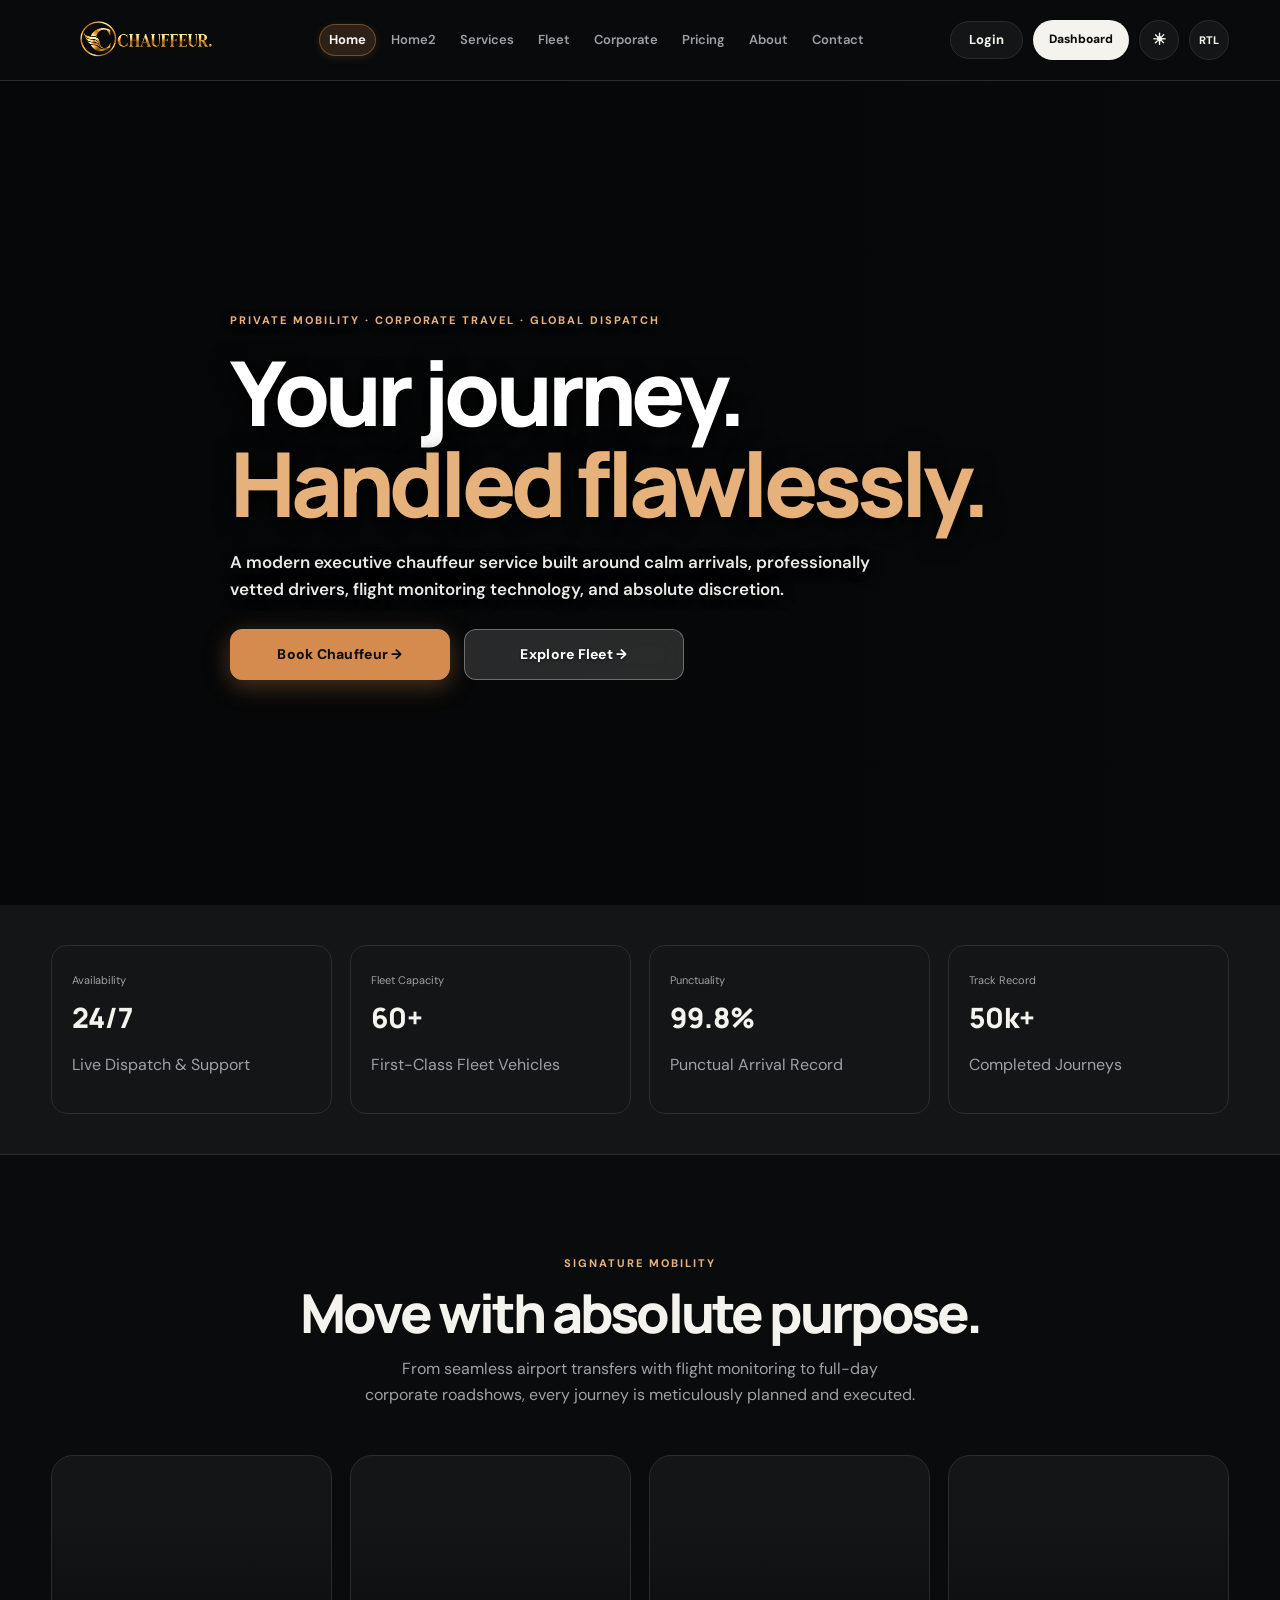
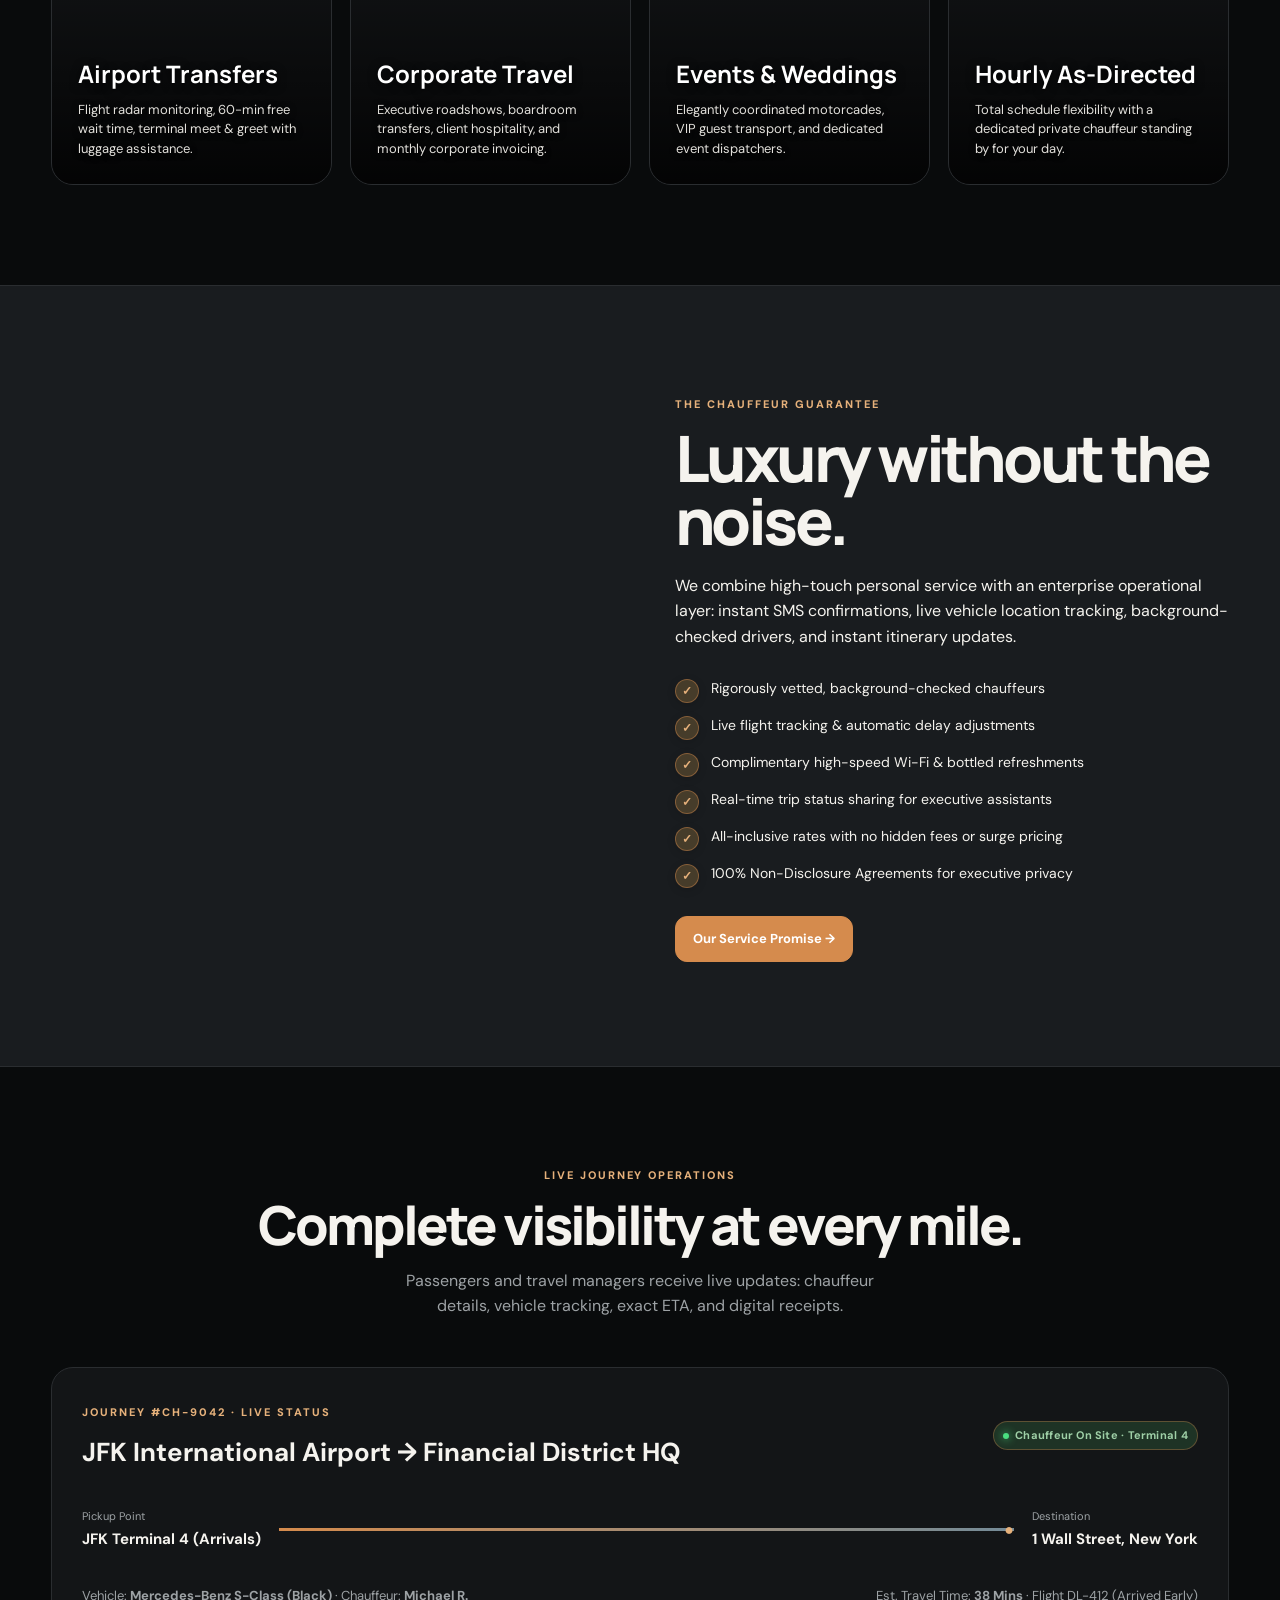
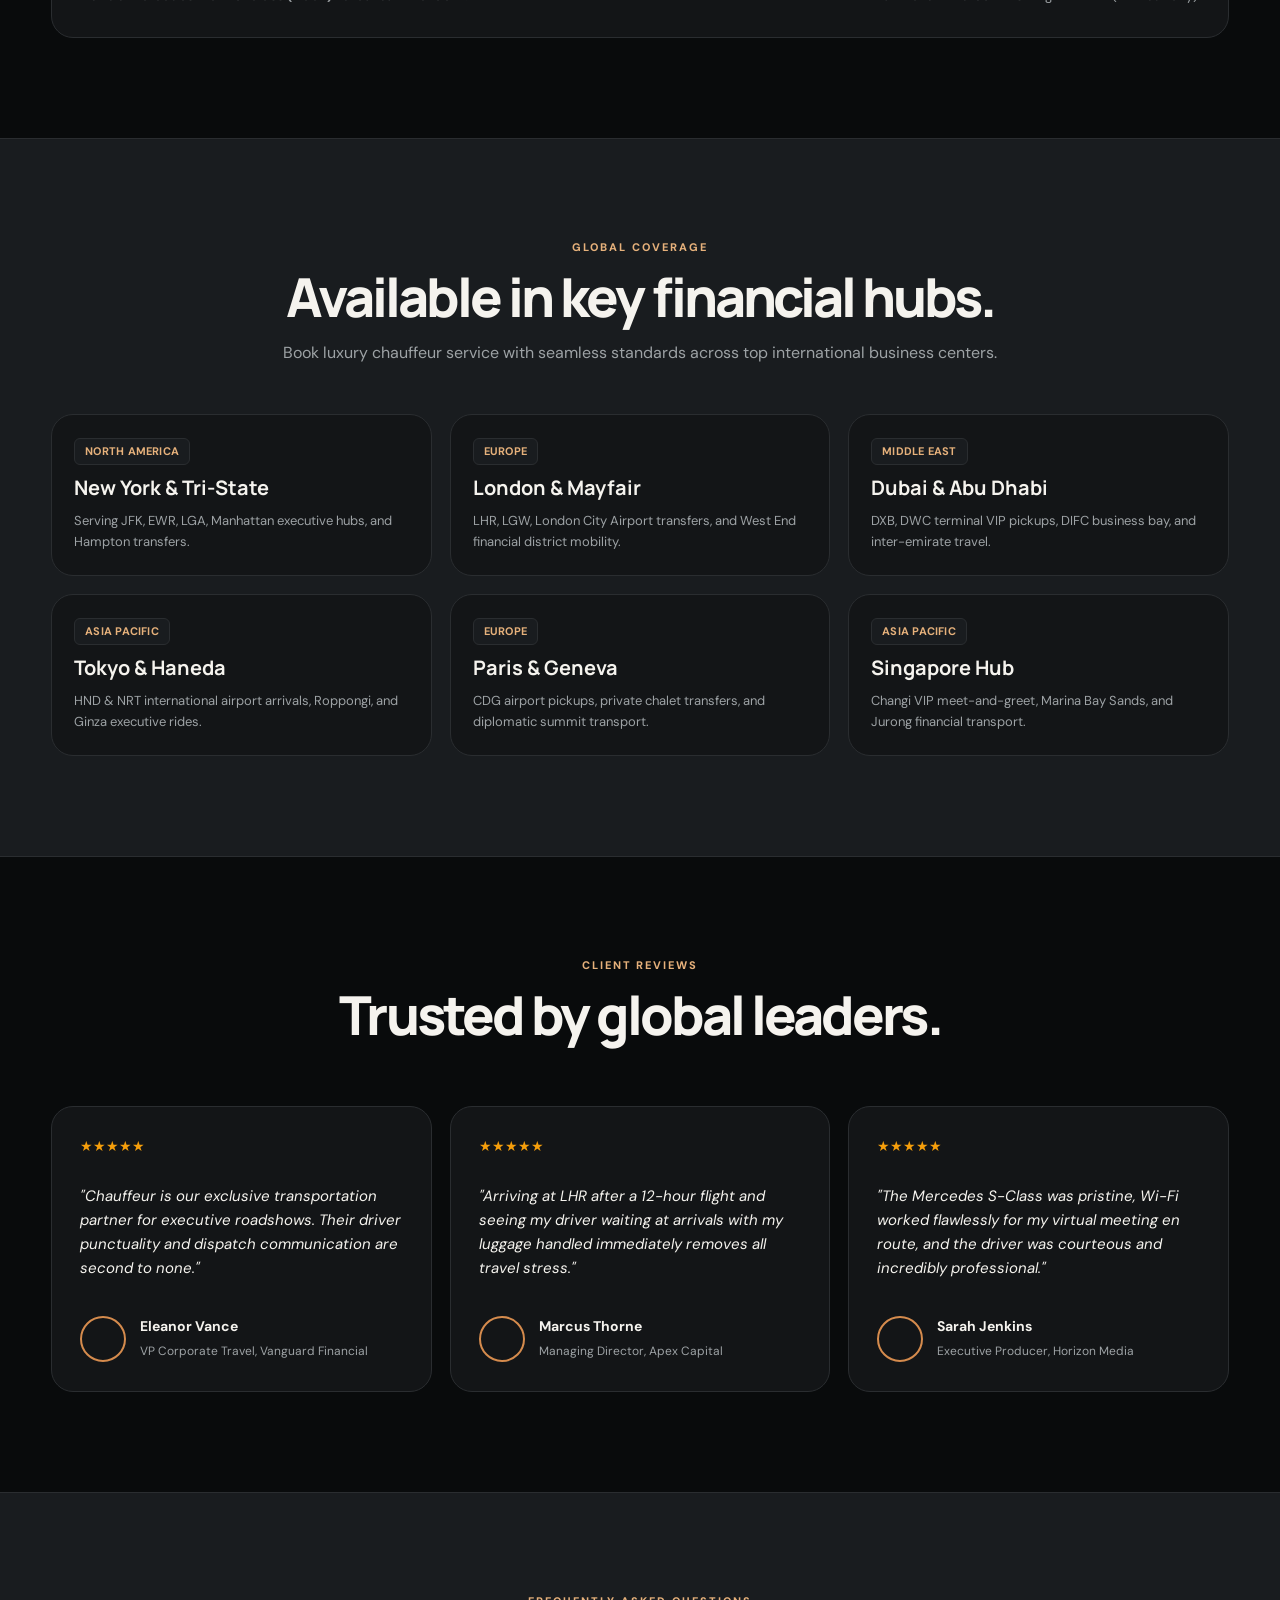
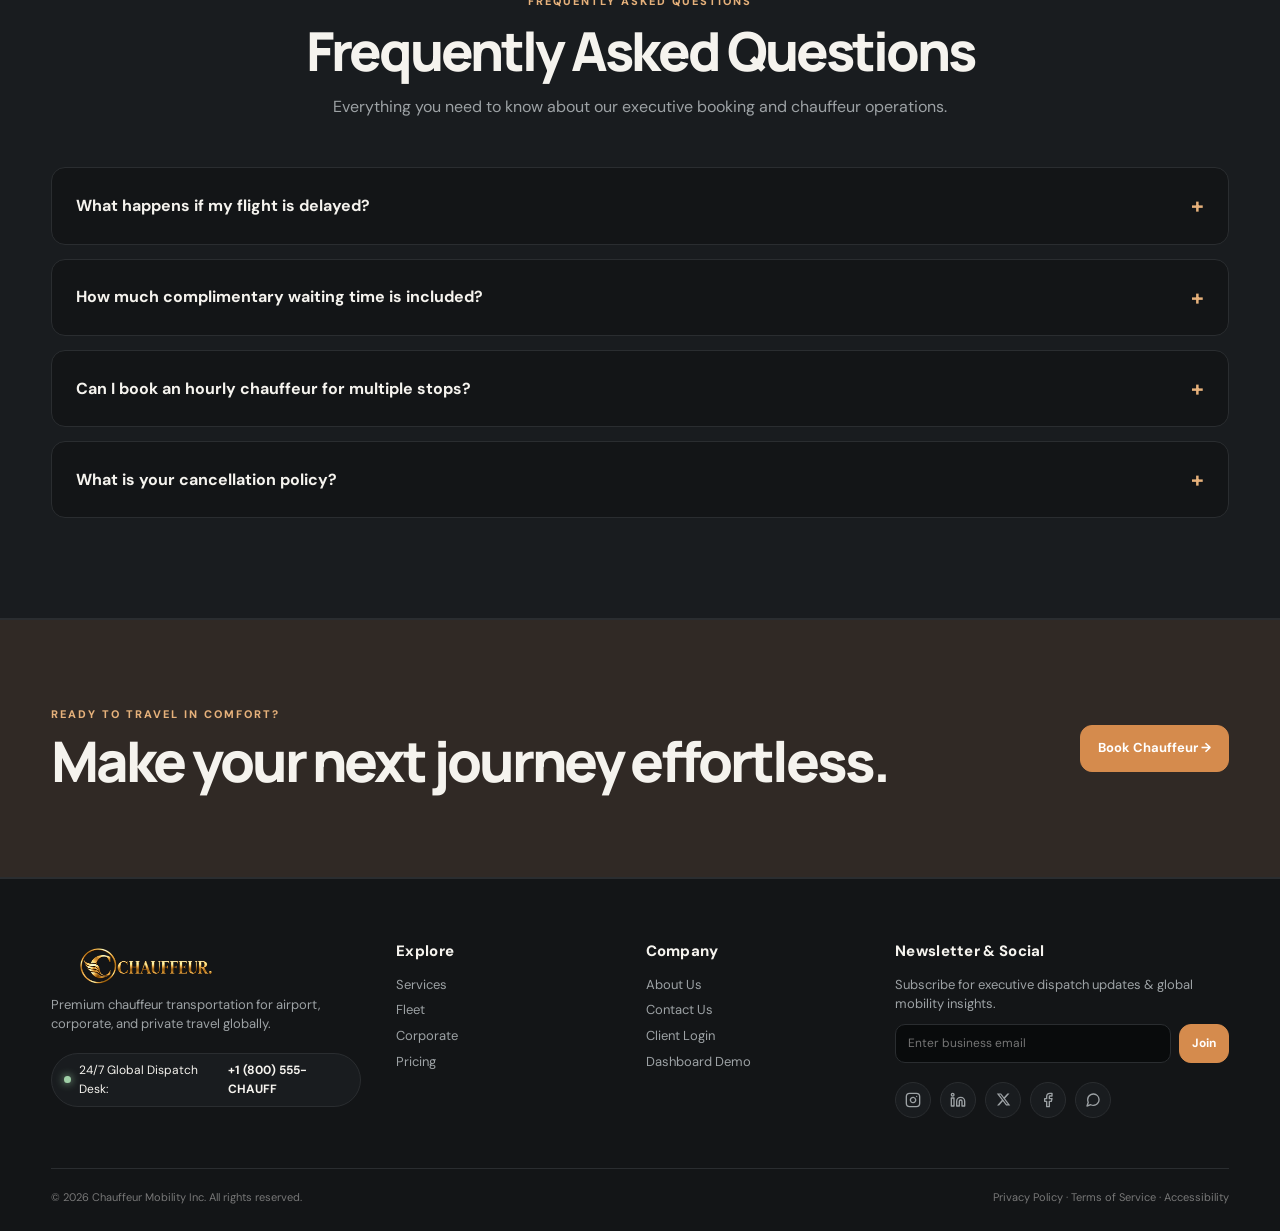
==== index.html @ 4fcf74a8 "firstcommit" ====
<!doctype html>
<html lang="en">
<head>
  <meta charset="utf-8">
  <meta name="viewport" content="width=device-width,initial-scale=1">
  <meta name="description" content="Chauffeur - World-class executive limousine & private chauffeur transportation service.">
  <title>Home · Executive Chauffeur Service</title>
  <link rel="icon" type="image/png" href="favicon.png">
  <link rel="stylesheet" href="style.css">
</head>
<body>
  <header class="header">
    <div class="container nav">
      <a class="brand" href="index.html">
        <img src="logo.png" alt="CHAUFFEUR." class="brand-logo-img">
      </a>
      <nav class="navlinks">
        <a class="active" href="index.html">Home</a>
        <a href="home2.html">Home2</a>
        <a href="services.html">Services</a>
        <a href="fleet.html">Fleet</a>
        <a href="corporate.html">Corporate</a>
        <a href="pricing.html">Pricing</a>
        <a href="about.html">About</a>
        <a href="contact.html">Contact</a>
        <div class="mobile-nav-actions">
          <a class="login-link" href="login.html">Login</a>
          <a class="dashboard-head-btn" href="dashboard.html">Dashboard</a>
        </div>
      </nav>
      <div class="nav-actions">
        <a class="login-link" href="login.html">Login</a>
        <a class="dashboard-head-btn" href="dashboard.html">Dashboard</a>
        <button class="theme-toggle" type="button" aria-label="Switch theme">☀</button>
        <button class="dir-toggle" type="button" aria-label="Switch text direction">RTL</button>
        <button class="menu" aria-label="Open menu">☰</button>
      </div>
    </div>
  </header>

  <main>
    <!-- HERO SECTION -->
    <section class="hero">
      <div class="container hero-inner reveal">
        <span class="eyebrow">Private Mobility · Corporate Travel · Global Dispatch</span>
        <h1 class="display">Your journey.<br><span style="color:var(--accent2)">Handled flawlessly.</span></h1>
        <p>A modern executive chauffeur service built around calm arrivals, professionally vetted drivers, flight monitoring technology, and absolute discretion.</p>
        <div class="hero-actions">
          <button class="btn primary open-book">Book Chauffeur →</button>
          <a class="btn" href="fleet.html">Explore Fleet →</a>
        </div>
      </div>
    </section>

    <!-- METRICS STRIP SECTION (SEPARATE FROM HERO VIEWPORT) -->
    <section class="section" style="padding:40px 0;border-bottom:1px solid var(--line);background:var(--panel)">
      <div class="container">
        <div class="grid4">
          <div class="metric reveal">
            <span>Availability</span>
            <strong>24/7</strong>
            <p class="muted">Live Dispatch & Support</p>
          </div>
          <div class="metric reveal">
            <span>Fleet Capacity</span>
            <strong>60+</strong>
            <p class="muted">First-Class Fleet Vehicles</p>
          </div>
          <div class="metric reveal">
            <span>Punctuality</span>
            <strong>99.8%</strong>
            <p class="muted">Punctual Arrival Record</p>
          </div>
          <div class="metric reveal">
            <span>Track Record</span>
            <strong>50k+</strong>
            <p class="muted">Completed Journeys</p>
          </div>
        </div>
      </div>
    </section>

    <!-- SERVICES SHOWCASE SECTION -->
    <section class="section">
      <div class="container">
        <div class="section-head reveal">
          <div>
            <span class="eyebrow">Signature Mobility</span>
            <h2 class="display">Move with absolute purpose.</h2>
          </div>
          <p>From seamless airport transfers with flight monitoring to full-day corporate roadshows, every journey is meticulously planned and executed.</p>
        </div>
        <div class="grid4">
          <a class="card service-card reveal" style="background-image:url(https://images.unsplash.com/photo-1549317661-bd32c8ce0db2?auto=format&fit=crop&w=1200&q=85)" href="services.html">
            <span class="number">01</span>
            <h3>Airport Transfers</h3>
            <p>Flight radar monitoring, 60-min free wait time, terminal meet & greet with luggage assistance.</p>
          </a>
          <a class="card service-card reveal" style="background-image:url(https://images.unsplash.com/photo-1497366754035-f200968a6e72?auto=format&fit=crop&w=1200&q=85)" href="services.html">
            <span class="number">02</span>
            <h3>Corporate Travel</h3>
            <p>Executive roadshows, boardroom transfers, client hospitality, and monthly corporate invoicing.</p>
          </a>
          <a class="card service-card reveal" style="background-image:url(https://images.unsplash.com/photo-1519741497674-611481863552?auto=format&fit=crop&w=1200&q=85)" href="services.html">
            <span class="number">03</span>
            <h3>Events & Weddings</h3>
            <p>Elegantly coordinated motorcades, VIP guest transport, and dedicated event dispatchers.</p>
          </a>
          <a class="card service-card reveal" style="background-image:url(https://images.unsplash.com/photo-1504215680853-026ed2a45def?auto=format&fit=crop&w=1200&q=85)" href="services.html">
            <span class="number">04</span>
            <h3>Hourly As-Directed</h3>
            <p>Total schedule flexibility with a dedicated private chauffeur standing by for your day.</p>
          </a>
        </div>
      </div>
    </section>

    <!-- THE CHAUFFEUR EXPERIENCE SECTION -->
    <section class="section section-alt">
      <div class="container split">
        <div class="split-image reveal" style="background-image:url(https://images.unsplash.com/photo-1504215680853-026ed2a45def?auto=format&fit=crop&w=1400&q=85)"></div>
        <div class="copy reveal">
          <span class="eyebrow">The Chauffeur Guarantee</span>
          <h2 class="display">Luxury without the noise.</h2>
          <p>We combine high-touch personal service with an enterprise operational layer: instant SMS confirmations, live vehicle location tracking, background-checked drivers, and instant itinerary updates.</p>
          <div class="checks">
            <div class="check"><b>✓</b> Rigorously vetted, background-checked chauffeurs</div>
            <div class="check"><b>✓</b> Live flight tracking & automatic delay adjustments</div>
            <div class="check"><b>✓</b> Complimentary high-speed Wi-Fi & bottled refreshments</div>
            <div class="check"><b>✓</b> Real-time trip status sharing for executive assistants</div>
            <div class="check"><b>✓</b> All-inclusive rates with no hidden fees or surge pricing</div>
            <div class="check"><b>✓</b> 100% Non-Disclosure Agreements for executive privacy</div>
          </div>
          <a class="btn primary" href="about.html">Our Service Promise →</a>
        </div>
      </div>
    </section>

    <!-- LIVE TRACKING PREVIEW SECTION -->
    <section class="section">
      <div class="container">
        <div class="section-head reveal">
          <div>
            <span class="eyebrow">Live Journey Operations</span>
            <h2 class="display">Complete visibility at every mile.</h2>
          </div>
          <p>Passengers and travel managers receive live updates: chauffeur details, vehicle tracking, exact ETA, and digital receipts.</p>
        </div>
        <div class="route reveal">
          <div style="display:flex;justify-content:space-between;align-items:center;flex-wrap:wrap;gap:15px">
            <div>
              <span class="eyebrow">Journey #CH-9042 · Live Status</span>
              <h3 style="font-size:26px;margin:8px 0 0">JFK International Airport → Financial District HQ</h3>
            </div>
            <span class="status">Chauffeur On Site · Terminal 4</span>
          </div>
          <div class="route-line">
            <div class="route-point">
              <small>Pickup Point</small>
              <strong>JFK Terminal 4 (Arrivals)</strong>
            </div>
            <div class="route-track"></div>
            <div class="route-point">
              <small>Destination</small>
              <strong>1 Wall Street, New York</strong>
            </div>
          </div>
          <div style="display:flex;justify-content:space-between;align-items:center;color:var(--muted);font-size:13px;flex-wrap:wrap;gap:10px">
            <span>Vehicle: <strong>Mercedes-Benz S-Class (Black)</strong> · Chauffeur: <strong>Michael R.</strong></span>
            <span>Est. Travel Time: <strong>38 Mins</strong> · Flight DL-412 (Arrived Early)</span>
          </div>
        </div>
      </div>
    </section>

    <!-- GLOBAL SERVICE CITIES SECTION -->
    <section class="section section-alt">
      <div class="container">
        <div class="section-head reveal">
          <div>
            <span class="eyebrow">Global Coverage</span>
            <h2 class="display">Available in key financial hubs.</h2>
          </div>
          <p>Book luxury chauffeur service with seamless standards across top international business centers.</p>
        </div>
        <div class="grid3">
          <div class="card card-body reveal">
            <span class="badge">North America</span>
            <h3>New York & Tri-State</h3>
            <p>Serving JFK, EWR, LGA, Manhattan executive hubs, and Hampton transfers.</p>
          </div>
          <div class="card card-body reveal">
            <span class="badge">Europe</span>
            <h3>London & Mayfair</h3>
            <p>LHR, LGW, London City Airport transfers, and West End financial district mobility.</p>
          </div>
          <div class="card card-body reveal">
            <span class="badge">Middle East</span>
            <h3>Dubai & Abu Dhabi</h3>
            <p>DXB, DWC terminal VIP pickups, DIFC business bay, and inter-emirate travel.</p>
          </div>
          <div class="card card-body reveal">
            <span class="badge">Asia Pacific</span>
            <h3>Tokyo & Haneda</h3>
            <p>HND & NRT international airport arrivals, Roppongi, and Ginza executive rides.</p>
          </div>
          <div class="card card-body reveal">
            <span class="badge">Europe</span>
            <h3>Paris & Geneva</h3>
            <p>CDG airport pickups, private chalet transfers, and diplomatic summit transport.</p>
          </div>
          <div class="card card-body reveal">
            <span class="badge">Asia Pacific</span>
            <h3>Singapore Hub</h3>
            <p>Changi VIP meet-and-greet, Marina Bay Sands, and Jurong financial transport.</p>
          </div>
        </div>
      </div>
    </section>

    <!-- TESTIMONIALS SECTION -->
    <section class="section">
      <div class="container">
        <div class="section-head reveal">
          <div>
            <span class="eyebrow">Client Reviews</span>
            <h2 class="display">Trusted by global leaders.</h2>
          </div>
        </div>
        <div class="grid3">
          <div class="testimonial-card reveal">
            <div class="stars">★★★★★</div>
            <p>"Chauffeur is our exclusive transportation partner for executive roadshows. Their driver punctuality and dispatch communication are second to none."</p>
            <div class="author-info">
              <div class="author-avatar" style="background-image:url(https://images.unsplash.com/photo-1534528741775-53994a69daeb?auto=format&fit=crop&w=400&q=80)"></div>
              <div class="author-details">
                <strong>Eleanor Vance</strong>
                <span>VP Corporate Travel, Vanguard Financial</span>
              </div>
            </div>
          </div>
          <div class="testimonial-card reveal">
            <div class="stars">★★★★★</div>
            <p>"Arriving at LHR after a 12-hour flight and seeing my driver waiting at arrivals with my luggage handled immediately removes all travel stress."</p>
            <div class="author-info">
              <div class="author-avatar" style="background-image:url(https://images.unsplash.com/photo-1507003211169-0a1dd7228f2d?auto=format&fit=crop&w=400&q=80)"></div>
              <div class="author-details">
                <strong>Marcus Thorne</strong>
                <span>Managing Director, Apex Capital</span>
              </div>
            </div>
          </div>
          <div class="testimonial-card reveal">
            <div class="stars">★★★★★</div>
            <p>"The Mercedes S-Class was pristine, Wi-Fi worked flawlessly for my virtual meeting en route, and the driver was courteous and incredibly professional."</p>
            <div class="author-info">
              <div class="author-avatar" style="background-image:url(https://images.unsplash.com/photo-1573496359142-b8d87734a5a2?auto=format&fit=crop&w=400&q=80)"></div>
              <div class="author-details">
                <strong>Sarah Jenkins</strong>
                <span>Executive Producer, Horizon Media</span>
              </div>
            </div>
          </div>
        </div>
      </div>
    </section>

    <!-- FAQ SECTION -->
    <section class="section section-alt">
      <div class="container">
        <div class="section-head reveal">
          <div>
            <span class="eyebrow">Frequently Asked Questions</span>
            <h2 class="display">Frequently Asked Questions</h2>
          </div>
          <p>Everything you need to know about our executive booking and chauffeur operations.</p>
        </div>
        <div class="faq-list reveal">
          <div class="faq-item">
            <div class="faq-question">What happens if my flight is delayed?</div>
            <div class="faq-answer">We monitor all commercial and private flights in real time using flight radar tracking. Your chauffeur's dispatch time automatically adjusts to your actual landing time, guaranteeing your driver will be waiting when you land.</div>
          </div>
          <div class="faq-item">
            <div class="faq-question">How much complimentary waiting time is included?</div>
            <div class="faq-answer">All airport pickups include 60 minutes of complimentary wait time from the moment your plane touches down. Non-airport pickups include 15 minutes of complimentary wait time.</div>
          </div>
          <div class="faq-item">
            <div class="faq-question">Can I book an hourly chauffeur for multiple stops?</div>
            <div class="faq-answer">Yes, our Hourly As-Directed service allows you to keep a vehicle and dedicated driver at your disposal for as long as required, with unlimited stops within your designated service area.</div>
          </div>
          <div class="faq-item">
            <div class="faq-question">What is your cancellation policy?</div>
            <div class="faq-answer">Cancellations made up to 2 hours prior to pickup time for standard sedans and SUVs receive a 100% refund. For executive vans and specialized event fleets, 24 hours notice is requested.</div>
          </div>
        </div>
      </div>
    </section>

    <!-- CTA BANNER -->
    <section class="cta">
      <div class="container cta-box">
        <div>
          <span class="eyebrow">Ready to travel in comfort?</span>
          <h2 class="display">Make your next journey effortless.</h2>
        </div>
        <button class="btn primary open-book">Book Chauffeur →</button>
      </div>
    </section>
  </main>

  <!-- FOOTER -->
  <footer class="footer">
    <div class="container footer-grid">
      <div>
        <a class="brand" href="index.html">
          <img src="logo.png" alt="CHAUFFEUR." class="brand-logo-img">
        </a>
        <p>Premium chauffeur transportation for airport, corporate, and private travel globally.</p>
        <div class="footer-contact-chip">
          <span class="pulse-dot"></span> 24/7 Global Dispatch Desk: <strong>+1 (800) 555-CHAUFF</strong>
        </div>
      </div>
      <div>
        <h4>Explore</h4>
        <a href="services.html">Services</a>
        <a href="fleet.html">Fleet</a>
        <a href="corporate.html">Corporate</a>
        <a href="pricing.html">Pricing</a>
      </div>
      <div>
        <h4>Company</h4>
        <a href="about.html">About Us</a>
        <a href="contact.html">Contact Us</a>
        <a href="login.html">Client Login</a>
        <a href="dashboard.html">Dashboard Demo</a>
      </div>
      <div>
        <h4>Newsletter & Social</h4>
        <p>Subscribe for executive dispatch updates & global mobility insights.</p>
        <div class="newsletter">
          <input type="email" placeholder="Enter business email" required>
          <button class="btn small primary" data-demo-action="Thanks — you are subscribed to updates.">Join</button>
        </div>
        <div class="socials" style="margin-top:14px">
          <a href="#" aria-label="Instagram" title="Instagram">
            <svg viewBox="0 0 24 24" width="16" height="16" fill="none" stroke="currentColor" stroke-width="2" stroke-linecap="round" stroke-linejoin="round"><rect x="2" y="2" width="20" height="20" rx="5" ry="5"></rect><path d="M16 11.37A4 4 0 1 1 12.63 8 4 4 0 0 1 16 11.37z"></path><line x1="17.5" y1="6.5" x2="17.51" y2="6.5"></line></svg>
          </a>
          <a href="#" aria-label="LinkedIn" title="LinkedIn">
            <svg viewBox="0 0 24 24" width="16" height="16" fill="none" stroke="currentColor" stroke-width="2" stroke-linecap="round" stroke-linejoin="round"><path d="M16 8a6 6 0 0 1 6 6v7h-4v-7a2 2 0 0 0-2-2 2 2 0 0 0-2 2v7h-4v-7a6 6 0 0 1 6-6z"></path><rect x="2" y="9" width="4" height="12"></rect><circle cx="4" cy="4" r="2"></circle></svg>
          </a>
          <a href="#" aria-label="X (Twitter)" title="X (Twitter)">
            <svg viewBox="0 0 24 24" width="15" height="15" fill="currentColor"><path d="M18.244 2.25h3.308l-7.227 8.26 8.502 11.24H16.17l-5.214-6.817L4.99 21.75H1.68l7.73-8.835L1.254 2.25H8.08l4.713 6.231zm-1.161 17.52h1.833L7.084 4.126H5.117z"/></svg>
          </a>
          <a href="#" aria-label="Facebook" title="Facebook">
            <svg viewBox="0 0 24 24" width="16" height="16" fill="none" stroke="currentColor" stroke-width="2" stroke-linecap="round" stroke-linejoin="round"><path d="M18 2h-3a5 5 0 0 0-5 5v3H7v4h3v8h4v-8h3l1-4h-4V7a1 1 0 0 1 1-1h3z"></path></svg>
          </a>
          <a href="#" aria-label="WhatsApp" title="WhatsApp">
            <svg viewBox="0 0 24 24" width="16" height="16" fill="none" stroke="currentColor" stroke-width="2" stroke-linecap="round" stroke-linejoin="round"><path d="M21 11.5a8.38 8.38 0 0 1-.9 3.8 8.5 8.5 0 0 1-7.6 4.7 8.38 8.38 0 0 1-3.8-.9L3 21l1.9-5.7a8.38 8.38 0 0 1-.9-3.8 8.5 8.5 0 0 1 4.7-7.6 8.38 8.38 0 0 1 3.8-.9h.5a8.48 8.48 0 0 1 8 8v.5z"></path></svg>
          </a>
        </div>
      </div>
    </div>
    <div class="container footer-bottom">
      <span>© <span data-year></span> Chauffeur Mobility Inc. All rights reserved.</span>
      <span>Privacy Policy · Terms of Service · Accessibility</span>
    </div>
  </footer>

  <button class="backtop" aria-label="Back to top">↑</button>

  <div class="mobile-cta">
    <button class="btn primary open-book">Book a Chauffeur</button>
  </div>

  <!-- BOOKING MODAL -->
  <div class="modal">
    <div class="modal-box">
      <button class="modal-close" aria-label="Close modal">×</button>
      <span class="eyebrow">Executive Reservation</span>
      <h2 class="display" style="font-size:36px;margin:10px 0 20px">Book your journey.</h2>
      <form data-demo data-message="Reservation request submitted successfully! Dispatch details will be sent via SMS and email.">
        <div class="form-grid">
          <div class="field">
            <label>Pickup Location</label>
            <input required placeholder="Airport code, hotel, or street address">
          </div>
          <div class="field">
            <label>Drop-off Destination</label>
            <input required placeholder="Destination address or airport">
          </div>
          <div class="field">
            <label>Pickup Date</label>
            <input required type="date">
          </div>
          <div class="field">
            <label>Pickup Time</label>
            <input required type="time">
          </div>
          <div class="field">
            <label>Passengers</label>
            <select>
              <option>1 Passenger</option>
              <option>2 Passengers</option>
              <option>3 Passengers</option>
              <option>4-6 Passengers</option>
              <option>7+ Passengers (Group)</option>
            </select>
          </div>
          <div class="field">
            <label>Vehicle Class</label>
            <select>
              <option>Mercedes-Benz S-Class (First Class)</option>
              <option>BMW 7 Series (Executive Sedan)</option>
              <option>Cadillac Escalade (Luxury SUV)</option>
              <option>Mercedes V-Class (Executive Van)</option>
              <option>Maybach S680 (Ultra Luxury)</option>
            </select>
          </div>
          <div class="field full">
            <label>Special Instructions / Flight Number</label>
            <textarea placeholder="Provide flight number, luggage count, child seat request, or custom itinerary notes..."></textarea>
          </div>
        </div>
        <button class="btn primary" style="margin-top:18px;width:100%" type="submit">Submit Reservation Request</button>
      </form>
    </div>
  </div>

  <div class="toast"></div>
  <script src="script.js"></script>
</body>
</html>
---- style.css ----
@import url('https://fonts.googleapis.com/css2?family=DM+Sans:wght@400;500;600;700&family=Manrope:wght@400;500;600;700;800&display=swap');

:root {
  --bg: #0b0c0d;
  --panel: #131517;
  --panel2: #191c1f;
  --text: #f5f3ee;
  --muted: #9da2a5;
  --line: #2a2d30;
  --accent: #d58b4d;
  --accent2: #e6b17b;
  --blue: #748b98;
  --white: #fff;
  --max: 1440px;
  --radius: 22px;
  --shadow: 0 24px 70px rgba(0, 0, 0, .28)
}

* {
  box-sizing: border-box
}

html {
  scroll-behavior: smooth;
  max-width: 100vw;
  overflow-x: hidden;
}

body {
  margin: 0;
  position: relative;
  background: var(--bg);
  color: var(--text);
  font-family: 'DM Sans', sans-serif;
  line-height: 1.6;
  max-width: 100vw;
  overflow-x: hidden;
}

body:has(.modal.open) {
  overflow: hidden
}

a {
  color: inherit;
  text-decoration: none
}

button,
input,
select,
textarea {
  font: inherit
}

button {
  cursor: pointer
}

.container {
  width: min(var(--max), 92%);
  margin: auto
}

.eyebrow {
  font-size: 11px;
  letter-spacing: .18em;
  text-transform: uppercase;
  color: var(--accent2);
  font-weight: 800
}

.display {
  font-family: Manrope, sans-serif;
  font-weight: 800;
  letter-spacing: -.055em;
  line-height: .98
}

.muted {
  color: var(--muted)
}

.header {
  position: sticky;
  top: 0;
  z-index: 50;
  background: rgba(11, 12, 13, .88);
  backdrop-filter: blur(18px);
  border-bottom: 1px solid rgba(255, 255, 255, .06)
}

.nav {
  height: 80px;
  display: flex;
  align-items: center;
  justify-content: space-between;
  gap: 15px;
  max-width: 100%;
}

.brand {
  display: inline-flex;
  align-items: center;
  text-decoration: none;
  flex-shrink: 0;
}

.brand-logo-img {
  width: 190px;
  height: 46px;
  max-width: 100%;
  object-fit: contain;
  display: block;
  flex-shrink: 0;
  transition: transform 0.25s ease, opacity 0.25s ease, filter 0.25s ease;
}

html[data-theme="light"] .brand-logo-img {
  mix-blend-mode: multiply;
  filter: contrast(1.25) drop-shadow(0 0 1px #000000);
  background: transparent;
  border: none;
  padding: 0;
  box-shadow: none;
}

.brand:hover .brand-logo-img {
  transform: scale(1.03);
  opacity: 0.95;
}

.brand-mark {
  display: none !important;
}

.navlinks {
  display: flex;
  align-items: center;
  gap: 6px;
  font-size: 13px;
  color: #c7c9ca;
  flex-shrink: 1;
}

.navlinks a {
  padding: 5px 9px;
  border-radius: 999px;
  transition: .25s ease;
  color: var(--muted);
  font-weight: 600;
  white-space: nowrap;
}

.navlinks a:hover {
  color: var(--text);
  background: var(--panel2)
}

.navlinks a.active {
  color: var(--accent2);
  background: color-mix(in srgb, var(--accent) 18%, transparent);
  border: 1px solid color-mix(in srgb, var(--accent) 42%, transparent);
  font-weight: 700;
  box-shadow: 0 2px 10px rgba(213, 139, 77, .15)
}

.mobile-nav-actions {
  display: none !important;
}

.nav-actions {
  display: flex;
  align-items: center;
  gap: 10px
}

.btn {
  border: 1px solid var(--line);
  background: transparent;
  color: var(--text);
  padding: 12px 17px;
  border-radius: 12px;
  display: inline-flex;
  align-items: center;
  justify-content: center;
  gap: 9px;
  font-weight: 700;
  font-size: 13px;
  transition: .25s
}

.btn:hover {
  transform: translateY(-2px);
  border-color: #555
}

.btn.primary {
  background: var(--accent);
  border-color: var(--accent);
  color: #17100a
}

.btn.primary:hover {
  background: var(--accent2)
}

.btn.small {
  padding: 9px 12px;
  font-size: 12px
}

.menu {
  display: none;
  background: none;
  border: 0;
  color: #fff;
  font-size: 25px
}

.hero {
  min-height: calc(100vh - 76px);
  display: flex;
  flex-direction: column;
  justify-content: center;
  position: relative;
  overflow: hidden;
  background: linear-gradient(90deg, rgba(5, 6, 7, .96) 0%, rgba(5, 6, 7, .85) 45%, rgba(5, 6, 7, .40) 100%), url('https://images.unsplash.com/photo-1519003722824-194d4455a60c?auto=format&fit=crop&w=2200&q=88') center/cover
}

.hero-inner {
  padding: 60px 0;
  max-width: 820px
}

.hero h1 {
  font-size: clamp(44px, 7vw, 96px);
  margin: 14px 0 20px;
  line-height: 1.02
}

.hero p {
  font-size: 17px;
  max-width: 640px;
  color: #d1d5db;
  line-height: 1.6
}

.hero-actions {
  display: flex;
  gap: 14px;
  flex-wrap: wrap;
  margin-top: 26px;
  align-items: center;
}

.hero-actions .btn {
  padding: 13px 20px;
  font-size: 14px;
  font-weight: 800;
  letter-spacing: .02em;
  width: 220px;
  max-width: 100%;
  display: inline-flex;
  align-items: center;
  justify-content: center;
  text-align: center;
  box-sizing: border-box;
}

.hero-actions .btn.primary {
  background: var(--accent);
  color: #0d0e0f !important;
  border: 1px solid var(--accent);
  box-shadow: 0 6px 24px rgba(213, 139, 77, .35)
}

.hero-actions .btn.primary:hover {
  background: var(--accent2);
  border-color: var(--accent2);
  transform: translateY(-2px);
  box-shadow: 0 8px 30px rgba(230, 177, 123, .45)
}

.hero-actions .btn:not(.primary) {
  background: rgba(255, 255, 255, .14);
  backdrop-filter: blur(12px);
  border: 1px solid rgba(255, 255, 255, .32);
  color: #ffffff !important;
  text-shadow: 0 1px 3px rgba(0, 0, 0, .6)
}

.hero-actions .btn:not(.primary):hover {
  background: rgba(255, 255, 255, .24);
  border-color: #ffffff;
  color: #ffffff !important;
  transform: translateY(-2px)
}

.hero-stats {
  display: grid;
  grid-template-columns: repeat(4, 1fr);
  gap: 1px;
  background: var(--line);
  margin-top: 45px;
  max-width: 820px;
  border-radius: 14px 14px 0 0;
  overflow: hidden
}

.hero-stat {
  background: rgba(11, 12, 13, .84);
  backdrop-filter: blur(14px);
  padding: 18px 20px
}

.hero-stat strong {
  font-size: 26px;
  font-family: Manrope, sans-serif;
  color: #ffffff
}

.hero-stat span {
  display: block;
  color: var(--muted);
  font-size: 12px;
  margin-top: 2px
}

.hero2 {
  min-height: calc(100vh - 76px);
  display: flex;
  align-items: center;
  justify-content: center;
  position: relative;
  overflow: hidden;
  padding: 60px 0;
  background: linear-gradient(135deg, rgba(7, 9, 11, .95) 0%, rgba(7, 9, 11, .82) 50%, rgba(7, 9, 11, .45) 100%), url('https://images.unsplash.com/photo-1486406146926-c627a92ad1ab?auto=format&fit=crop&w=2200&q=88') center/cover
}

.hero2 .eyebrow {
  color: var(--accent2);
  font-weight: 800;
  letter-spacing: .18em;
  text-transform: uppercase
}

.hero2 h1 {
  color: #ffffff !important;
  text-shadow: 0 2px 14px rgba(0, 0, 0, 0.6)
}

.hero2 p {
  color: rgba(245, 243, 238, 0.85) !important;
  font-size: 16px;
  line-height: 1.65
}

.hero2 .badge {
  background: rgba(255, 255, 255, 0.12);
  backdrop-filter: blur(8px);
  border: 1px solid rgba(255, 255, 255, 0.22);
  color: #f5f3ee;
  font-weight: 700
}

.hero2 .home2-hero-card {
  background: rgba(19, 21, 23, 0.82);
  backdrop-filter: blur(20px);
  border: 1px solid rgba(255, 255, 255, 0.18);
  box-shadow: 0 30px 80px rgba(0, 0, 0, 0.5);
  border-radius: 20px;
  padding: 26px;
  color: #f5f3ee
}

.hero2 .home2-hero-card strong,
.hero2 .home2-hero-card span {
  color: #f5f3ee
}

.hero2 .home2-hero-card .muted,
.hero2 .home2-hero-card [style*="color:var(--muted)"] {
  color: #b0b5b8 !important
}

.hero2 .home2-hero-card [style*="background:var(--bg)"] {
  background: rgba(255, 255, 255, 0.08) !important;
  border-color: rgba(255, 255, 255, 0.14) !important
}

.hero2 .home2-hero-card [style*="background:var(--panel2)"] {
  background: rgba(255, 255, 255, 0.05) !important;
  border-color: rgba(255, 255, 255, 0.14) !important
}

html[data-theme="light"] .hero2 {
  background: linear-gradient(135deg, rgba(15, 14, 12, .88) 0%, rgba(15, 14, 12, .72) 50%, rgba(15, 14, 12, .35) 100%), url('https://images.unsplash.com/photo-1486406146926-c627a92ad1ab?auto=format&fit=crop&w=2200&q=88') center/cover
}

.section {
  padding: 100px 0
}

.section-alt {
  background: var(--panel2);
  border-top: 1px solid var(--line);
  border-bottom: 1px solid var(--line)
}

.section-head {
  display: flex;
  flex-direction: column;
  align-items: center;
  text-align: center;
  max-width: 1050px;
  width: 100%;
  margin: 0 auto 48px
}

.section-head>div {
  display: flex;
  flex-direction: column;
  align-items: center;
  text-align: center;
  width: 100%
}

.section-head h2 {
  font-size: clamp(30px, 4.2vw, 54px);
  margin: 10px 0 14px;
  line-height: 1.1;
  text-align: center;
  max-width: 100%;
  text-wrap: balance
}

.section-head p {
  max-width: 780px;
  width: 100%;
  color: var(--muted);
  margin: 0 auto;
  font-size: 16px;
  line-height: 1.6;
  text-align: center;
  text-wrap: balance
}

.section-head .btn {
  margin-top: 18px
}

.grid3 {
  display: flex;
  flex-wrap: wrap;
  justify-content: center;
  gap: 18px
}

.grid3 > * {
  flex: 1 1 calc(33.333% - 12px);
  max-width: calc(33.333% - 12px);
  box-sizing: border-box
}

.grid4 {
  display: flex;
  flex-wrap: wrap;
  justify-content: center;
  gap: 18px
}

.grid4 > * {
  flex: 1 1 calc(25% - 13.5px);
  max-width: calc(25% - 13.5px);
  box-sizing: border-box
}

.grid2 {
  display: flex;
  flex-wrap: wrap;
  justify-content: center;
  gap: 22px
}

.grid2 > * {
  flex: 1 1 calc(50% - 11px);
  max-width: calc(50% - 11px);
  box-sizing: border-box
}

.card {
  background: var(--panel);
  border: 1px solid var(--line);
  border-radius: var(--radius);
  overflow: hidden;
  transition: .3s
}

.card:hover {
  transform: translateY(-5px);
  border-color: #45484b;
  box-shadow: var(--shadow)
}

.card-img {
  height: 270px;
  background-size: cover;
  background-position: center
}

.card-body {
  padding: 22px
}

.card h3 {
  font-family: Manrope;
  font-size: 20px;
  margin: 7px 0
}

.card p {
  font-size: 13px;
  color: var(--muted);
  margin: 0
}

.arrow {
  color: var(--accent2);
  font-size: 20px
}

.service-card {
  min-height: 330px;
  display: flex;
  flex-direction: column;
  justify-content: flex-end;
  padding: 26px;
  background-size: cover;
  background-position: center;
  position: relative;
  overflow: hidden;
  border-radius: var(--radius);
}

.service-card:before {
  content: '';
  position: absolute;
  inset: 0;
  background: linear-gradient(180deg, rgba(0, 0, 0, 0.15) 0%, rgba(0, 0, 0, 0.92) 80%);
  transition: opacity .3s ease
}

.service-card:hover:before {
  background: linear-gradient(180deg, rgba(0, 0, 0, 0.10) 0%, rgba(0, 0, 0, 0.96) 80%)
}

.service-card>* {
  position: relative;
  z-index: 2
}

.service-card h3 {
  font-size: 24px;
  margin: 8px 0 6px;
  color: #ffffff !important;
  text-shadow: 0 2px 10px rgba(0, 0, 0, 0.85)
}

.service-card p {
  color: rgba(245, 243, 238, 0.92) !important;
  font-size: 13px;
  line-height: 1.5;
  margin: 0;
  text-shadow: 0 1px 6px rgba(0, 0, 0, 0.85)
}

html[data-theme="light"] .service-card h3 {
  color: #ffffff !important
}

html[data-theme="light"] .service-card p {
  color: rgba(245, 243, 238, 0.92) !important
}

.number {
  display: none !important
}

.split {
  display: grid;
  grid-template-columns: 1fr 1fr;
  gap: 70px;
  align-items: center
}

.split-image {
  min-height: 580px;
  border-radius: var(--radius);
  background-size: cover;
  background-position: center
}

.copy h2 {
  font-size: clamp(38px, 5vw, 72px);
  margin: 12px 0 20px
}

.copy p {
  color: var(--muted);
  max-width: 600px
}

.checks {
  display: grid;
  gap: 12px;
  margin: 28px 0;
}

.check {
  display: flex;
  gap: 12px;
  align-items: flex-start;
  color: var(--text);
  line-height: 1.5;
  font-size: 14px;
}

.check b {
  width: 24px;
  height: 24px;
  min-width: 24px;
  min-height: 24px;
  flex-shrink: 0;
  border-radius: 50%;
  display: inline-flex;
  align-items: center;
  justify-content: center;
  background: color-mix(in srgb, var(--accent) 22%, #1e2620);
  color: var(--accent2);
  border: 1px solid color-mix(in srgb, var(--accent) 45%, transparent);
  font-size: 12px;
  font-weight: 800;
  margin-top: 1px;
  box-shadow: 0 2px 8px rgba(0, 0, 0, 0.15);
}

html[data-theme="light"] .check b {
  background: color-mix(in srgb, var(--accent) 18%, #f2ebe3);
  color: var(--accent2);
  border-color: color-mix(in srgb, var(--accent) 45%, transparent);
}

.status,
.badge {
  display: inline-flex;
  align-items: center;
  justify-content: center;
  gap: 6px;
  padding: 5px 12px;
  border-radius: 999px;
  font-size: 11px;
  font-weight: 700;
  letter-spacing: .02em;
  white-space: nowrap;
  flex-shrink: 0;
  box-sizing: border-box;
  background: color-mix(in srgb, var(--accent) 18%, var(--panel2));
  color: var(--accent2);
  border: 1px solid color-mix(in srgb, var(--accent) 35%, transparent);
}

.status:before {
  content: '';
  width: 6px;
  height: 6px;
  border-radius: 50%;
  background: #4ade80;
  box-shadow: 0 0 8px #4ade80;
  display: inline-block;
  flex-shrink: 0;
}

html[data-theme="light"] .status,
html[data-theme="light"] .badge {
  background: color-mix(in srgb, var(--accent) 14%, #f4eee7);
  color: var(--accent2);
  border-color: color-mix(in srgb, var(--accent) 40%, transparent);
}

.route {
  background: var(--panel);
  border: 1px solid var(--line);
  border-radius: var(--radius);
  padding: 30px
}

.route-line {
  display: grid;
  grid-template-columns: auto 1fr auto;
  align-items: center;
  gap: 18px;
  margin: 35px 0
}

.route-track {
  height: 3px;
  background: linear-gradient(90deg, var(--accent), var(--blue));
  position: relative
}

.route-track:after {
  content: '●';
  position: absolute;
  right: 0;
  top: -11px;
  color: var(--accent2)
}

.route-point small {
  display: block;
  color: var(--muted);
  font-size: 11px
}

.route-point strong {
  font-size: 15px
}

.fleet-img {
  height: 230px;
  background-size: cover;
  background-position: center
}

.specs {
  display: flex;
  gap: 14px;
  flex-wrap: wrap;
  margin: 15px 0
}

.spec {
  padding: 7px 10px;
  background: var(--panel2);
  border-radius: 99px;
  color: var(--text);
  font-size: 11px;
  border: 1px solid var(--line)
}

.cta {
  padding: 80px 0;
  background: color-mix(in srgb, var(--accent) 12%, var(--panel2));
  border-top: 1px solid var(--line);
  border-bottom: 1px solid var(--line);
  color: var(--text)
}

.cta-box {
  display: flex;
  align-items: center;
  justify-content: space-between;
  gap: 30px
}

.cta h2 {
  font-size: clamp(30px, 4.5vw, 56px);
  margin: 8px 0;
  color: var(--text)
}

.cta .eyebrow {
  color: var(--accent2)
}

.page-hero{min-height:calc(100vh - 76px);display:flex;flex-direction:column;justify-content:center;padding:80px 0;border-bottom:1px solid var(--line);position:relative;overflow:hidden;background-size:cover!important;background-position:center!important}
.page-hero .eyebrow{color:var(--accent2);letter-spacing:.18em;text-transform:uppercase;font-weight:800;display:inline-block;margin-bottom:14px}
.page-hero h1{font-size:clamp(44px,6.5vw,88px);margin:10px 0 20px;color:#ffffff!important;text-shadow:0 2px 16px rgba(0,0,0,0.65);line-height:1.05;max-width:920px}
.page-hero p{max-width:760px;color:rgba(245,243,238,0.9)!important;font-size:18px;line-height:1.65;margin-top:14px}
html[data-theme="light"] .page-hero h1{color:#ffffff!important}
html[data-theme="light"] .page-hero p{color:rgba(245,243,238,0.9)!important}
.page-hero-services{background:linear-gradient(135deg,rgba(7,9,11,0.92) 0%,rgba(7,9,11,0.80) 50%,rgba(7,9,11,0.65) 100%),url('https://images.unsplash.com/photo-1563720223185-11003d516935?auto=format&fit=crop&w=2200&q=88')}
.page-hero-fleet{background:linear-gradient(135deg,rgba(7,9,11,0.92) 0%,rgba(7,9,11,0.80) 50%,rgba(7,9,11,0.65) 100%),url('https://images.unsplash.com/photo-1503376780353-7e6692767b70?auto=format&fit=crop&w=2200&q=88')}
.page-hero-corporate{background:linear-gradient(135deg,rgba(7,9,11,0.92) 0%,rgba(7,9,11,0.80) 50%,rgba(7,9,11,0.65) 100%),url('https://images.unsplash.com/photo-1486406146926-c627a92ad1ab?auto=format&fit=crop&w=2200&q=88')}
.page-hero-pricing{background:linear-gradient(135deg,rgba(7,9,11,0.92) 0%,rgba(7,9,11,0.80) 50%,rgba(7,9,11,0.65) 100%),url('https://images.unsplash.com/photo-1554224155-8d04cb21cd6c?auto=format&fit=crop&w=2200&q=88')}
.page-hero-about{background:linear-gradient(135deg,rgba(7,9,11,0.92) 0%,rgba(7,9,11,0.80) 50%,rgba(7,9,11,0.65) 100%),url('https://images.unsplash.com/photo-1449965408869-eaa3f722e40d?auto=format&fit=crop&w=2200&q=88')}
.page-hero-contact{background:linear-gradient(135deg,rgba(7,9,11,0.92) 0%,rgba(7,9,11,0.80) 50%,rgba(7,9,11,0.65) 100%),url('https://images.unsplash.com/photo-1519003722824-194d4455a60c?auto=format&fit=crop&w=2200&q=88')}

.form-card {
  background: var(--panel);
  border: 1px solid var(--line);
  padding: 28px;
  border-radius: var(--radius)
}

.form-grid {
  display: grid;
  grid-template-columns: 1fr 1fr;
  gap: 15px
}

.field {
  display: grid;
  gap: 7px
}

.field.full {
  grid-column: 1/-1
}

.field label {
  font-size: 12px;
  color: #b9bdc0
}

.field input,
.field select,
.field textarea {
  width: 100%;
  background: #0e1011;
  border: 1px solid #303438;
  color: #fff;
  border-radius: 10px;
  padding: 13px 14px;
  outline: none
}

.field textarea {
  min-height: 120px;
  resize: vertical
}

.field input:focus,
.field select:focus,
.field textarea:focus {
  border-color: var(--accent)
}

.footer {
  border-top: 1px solid var(--line);
  padding: 60px 0 25px;
  background: #090a0b
}

.footer-grid {
  display: grid;
  grid-template-columns: 1.3fr 0.9fr 0.9fr 1.4fr;
  gap: 35px
}

.footer h4 {
  margin: 0 0 12px;
  font-weight: 800;
  color: var(--text);
  font-size: 15px;
  letter-spacing: .02em
}

.footer a {
  font-size: 13px;
  color: var(--muted);
  display: block;
  margin: 5px 0;
  transition: all 0.25s cubic-bezier(0.16, 1, 0.3, 1)
}

.footer a:hover {
  color: var(--accent2);
  transform: translateX(4px)
}

.footer p {
  font-size: 13px;
  color: var(--muted);
  margin: 5px 0;
  line-height: 1.5
}

.footer-contact-chip {
  display: inline-flex;
  align-items: center;
  gap: 8px;
  margin-top: 14px;
  padding: 7px 12px;
  background: var(--panel2);
  border: 1px solid var(--line);
  border-radius: 99px;
  font-size: 12px;
  color: var(--text)
}

.pulse-dot {
  width: 7px;
  height: 7px;
  border-radius: 50%;
  background: #9fd0a7;
  box-shadow: 0 0 8px #9fd0a7;
  display: inline-block
}

.footer-bottom {
  border-top: 1px solid var(--line);
  margin-top: 45px;
  padding-top: 20px;
  display: flex;
  justify-content: space-between;
  color: #777;
  font-size: 11px
}

.socials {
  display: flex;
  gap: 9px;
  flex-wrap: wrap
}

.socials a {
  width: 36px;
  height: 36px;
  border: 1px solid var(--line);
  border-radius: 50%;
  display: grid;
  place-items: center;
  color: var(--muted);
  background: var(--panel2);
  transition: all 0.25s cubic-bezier(0.16, 1, 0.3, 1)
}

.socials a:hover {
  color: #ffffff;
  background: color-mix(in srgb, var(--accent) 30%, var(--panel2));
  border-color: var(--accent);
  transform: translateY(-3px) scale(1.08);
  box-shadow: 0 4px 14px rgba(213, 139, 77, 0.35)
}

.newsletter {
  display: flex;
  gap: 8px;
  margin-top: 10px
}

.newsletter input {
  min-width: 0;
  flex: 1;
  background: #111315;
  border: 1px solid var(--line);
  border-radius: 10px;
  padding: 9px 12px;
  color: #fff;
  font-size: 12px;
  transition: border-color .25s
}

.newsletter input:focus {
  border-color: var(--accent);
  outline: none
}

/* CONTACT MAP INTEGRATION & SOCIAL CHANNELS */
.map-wrapper {
  position: relative;
  width: 100%;
  height: 480px;
  border-radius: var(--radius);
  overflow: hidden;
  border: 1px solid var(--line);
  box-shadow: var(--shadow);
  background: var(--panel)
}

.map-frame {
  width: 100%;
  height: 100%;
  border: 0;
  filter: grayscale(0.85) invert(0.92) contrast(1.28) hue-rotate(180deg);
  transition: filter 0.3s ease
}

html[data-theme="light"] .map-frame {
  filter: none
}

.map-card-overlay {
  position: absolute;
  top: 24px;
  left: 24px;
  z-index: 10;
  background: rgba(19, 21, 23, 0.90);
  backdrop-filter: blur(16px);
  border: 1px solid var(--line);
  padding: 20px 24px;
  border-radius: 16px;
  max-width: 320px;
  box-shadow: 0 20px 50px rgba(0,0,0,0.5)
}

.map-location-pills {
  display: flex;
  gap: 8px;
  flex-wrap: wrap;
  margin-top: 14px
}

.map-btn {
  padding: 6px 12px;
  border-radius: 99px;
  border: 1px solid var(--line);
  background: var(--panel2);
  color: var(--text);
  font-size: 11px;
  font-weight: 700;
  cursor: pointer;
  transition: .25s ease
}

.map-btn:hover,
.map-btn.active {
  background: var(--accent);
  border-color: var(--accent);
  color: #111
}

.contact-social-channels {
  display: flex;
  gap: 10px;
  flex-wrap: wrap;
  margin-top: 18px
}

.social-channel-btn {
  display: inline-flex;
  align-items: center;
  gap: 8px;
  padding: 9px 15px;
  border-radius: 12px;
  border: 1px solid var(--line);
  background: var(--panel2);
  color: var(--text);
  font-size: 12px;
  font-weight: 700;
  transition: all 0.25s ease
}

.social-channel-btn:hover {
  border-color: var(--accent);
  background: color-mix(in srgb, var(--accent) 16%, var(--panel2));
  color: var(--accent2);
  transform: translateY(-2px);
  box-shadow: 0 4px 15px rgba(213, 139, 77, 0.2)
}

.backtop {
  position: fixed;
  right: 20px;
  bottom: 20px;
  width: 45px;
  height: 45px;
  border: 1px solid var(--line);
  background: #141719;
  color: #fff;
  border-radius: 50%;
  display: none;
  z-index: 40
}

.backtop.show {
  display: block
}

.mobile-cta {
  display: none
}

.modal {
  position: fixed;
  inset: 0;
  background: rgba(0, 0, 0, .75);
  backdrop-filter: blur(8px);
  z-index: 100;
  display: none;
  place-items: center;
  padding: 20px
}

.modal.open {
  display: grid
}

.modal-box {
  width: min(720px, 100%);
  background: #151719;
  border: 1px solid #333;
  border-radius: 20px;
  padding: 28px;
  position: relative;
  max-height: 90vh;
  overflow: auto
}

.modal-close {
  position: absolute;
  right: 18px;
  top: 18px;
  border: 0;
  background: none;
  color: #aaa;
  font-size: 25px
}

.toast {
  position: fixed;
  left: 50%;
  bottom: 25px;
  transform: translateX(-50%) translateY(30px);
  background: #f5f3ee;
  color: #171717;
  padding: 12px 17px;
  border-radius: 10px;
  font-size: 13px;
  opacity: 0;
  pointer-events: none;
  transition: .3s;
  z-index: 120
}

.toast.show {
  opacity: 1;
  transform: translateX(-50%) translateY(0)
}

.reveal {
  opacity: 0;
  transform: translateY(24px);
  transition: .7s ease
}

.reveal.visible {
  opacity: 1;
  transform: none
}

.table-wrapper {
  width: 100%;
  max-width: 100%;
  overflow-x: auto;
  -webkit-overflow-scrolling: touch;
  border-radius: 16px;
  border: 1px solid var(--line);
  background: var(--panel);
  box-sizing: border-box;
  margin-top: 15px;
  margin-bottom: 25px;
  display: block;
}

.table-wrapper::-webkit-scrollbar {
  height: 6px;
}

.table-wrapper::-webkit-scrollbar-track {
  background: var(--panel2);
  border-radius: 8px;
}

.table-wrapper::-webkit-scrollbar-thumb {
  background: var(--line);
  border-radius: 8px;
}

.table-wrapper::-webkit-scrollbar-thumb:hover {
  background: var(--accent);
}

.table {
  width: 100%;
  min-width: 760px;
  border-collapse: collapse;
  background: var(--panel);
  box-sizing: border-box;
}

.table th,
.table td {
  text-align: left;
  padding: 14px 18px;
  border-bottom: 1px solid var(--line);
  font-size: 13px;
  white-space: nowrap;
}

.table th {
  color: var(--accent2);
  font-weight: 700;
  background: var(--panel2);
  font-size: 12px;
  letter-spacing: .02em;
}

.status {
  display: inline-flex;
  padding: 5px 9px;
  border-radius: 99px;
  background: #1e3325;
  color: #9fd0a7;
  font-size: 11px
}

.dash {
  display: grid;
  grid-template-columns: 260px 1fr;
  min-height: 100vh;
  align-items: stretch;
  width: 100%;
  max-width: 100%;
  overflow-x: hidden;
}

.side {
  border-right: 1px solid var(--line);
  padding: 28px 16px;
  background: #090a0b;
  min-height: 100vh;
  height: 100%;
  position: sticky;
  top: 0;
  align-self: stretch;
  display: flex;
  flex-direction: column
}

.side a {
  display: block;
  padding: 11px 14px;
  margin-bottom: 6px;
  border-radius: 10px;
  color: #92979a;
  font-size: 13px;
  transition: .2s ease
}

.side a:hover,
.side a.active {
  background: #17191b;
  color: #fff
}

.dash-main {
  padding: 35px;
  min-width: 0;
  max-width: 100%;
  width: 100%;
  box-sizing: border-box;
  overflow-x: hidden;
}

.dash-cards {
  display: flex;
  flex-wrap: wrap;
  justify-content: center;
  gap: 15px
}

.dash-cards > * {
  flex: 1 1 calc(25% - 11.25px);
  max-width: calc(25% - 11.25px);
  box-sizing: border-box
}

.metric {
  padding: 20px;
  background: var(--panel);
  border: 1px solid var(--line);
  border-radius: 16px
}

.metric span {
  color: var(--muted);
  font-size: 11px
}

.metric strong {
  display: block;
  font: 800 28px Manrope;
  margin-top: 6px
}

.map {
  height: 360px;
  border-radius: 18px;
  border: 1px solid var(--line);
  background: radial-gradient(circle at 30% 40%, rgba(116, 139, 152, .18), transparent 20%), linear-gradient(125deg, #121619, #0d0f10);
  position: relative;
  overflow: hidden
}

.map:before {
  content: '';
  position: absolute;
  inset: 0;
  background-image: linear-gradient(rgba(255, 255, 255, .035) 1px, transparent 1px), linear-gradient(90deg, rgba(255, 255, 255, .035) 1px, transparent 1px);
  background-size: 42px 42px;
  transform: rotate(-4deg) scale(1.2)
}

.map-route {
  position: absolute;
  left: 15%;
  top: 62%;
  width: 66%;
  height: 3px;
  background: linear-gradient(90deg, var(--accent), var(--blue));
  transform: rotate(-18deg);
  box-shadow: 0 0 18px rgba(213, 139, 77, .5)
}

.pin {
  position: absolute;
  width: 14px;
  height: 14px;
  background: var(--accent);
  border: 3px solid #fff;
  border-radius: 50%;
  box-shadow: 0 0 0 8px rgba(213, 139, 77, .16)
}

.pin.one {
  left: 14%;
  top: 64%
}

.pin.two {
  right: 17%;
  top: 37%
}

.map-label {
  position: absolute;
  padding: 8px 10px;
  background: #111416;
  border: 1px solid #303438;
  border-radius: 8px;
  font-size: 11px
}

.map-label.one {
  left: 8%;
  bottom: 20%
}

.map-label.two {
  right: 9%;
  top: 25%
}

@media(max-width:1250px) {
  .nav {
    gap: 10px;
  }

  .navlinks {
    gap: 4px;
    font-size: 12px;
  }

  .navlinks a {
    padding: 4px 7px;
  }

  .brand-logo-img {
    width: 165px;
    height: 40px;
  }
}

@media(max-width:1050px) {
  .grid4 > *,
  .grid3 > *,
  .dash-cards > * {
    flex: 1 1 calc(50% - 9px);
    max-width: calc(50% - 9px)
  }

  .split {
    gap: 35px
  }

  .footer-grid {
    grid-template-columns: 1fr 1fr
  }
}

@media(max-width:780px) {
  .nav {
    height: 68px
  }

  .navlinks,
  .nav-actions .login-link,
  .nav-actions .dashboard-head-btn {
    display: none;
  }

  .menu {
    display: grid;
  }

  .nav.open .navlinks {
    display: flex;
    position: absolute;
    top: 68px;
    left: 0;
    right: 0;
    background: var(--panel);
    border-bottom: 1px solid var(--line);
    padding: 18px 4%;
    flex-direction: column;
    align-items: flex-start;
    gap: 4px;
    box-shadow: 0 10px 30px rgba(0, 0, 0, 0.2);
  }

  .nav.open .navlinks a:not(.login-link):not(.dashboard-head-btn) {
    width: fit-content !important;
    max-width: max-content !important;
    display: inline-flex !important;
    align-items: center;
    padding: 6px 14px !important;
    margin: 2px 0 !important;
    box-sizing: border-box !important;
  }

  .nav.open .navlinks .mobile-nav-actions {
    display: flex !important;
    gap: 10px;
    width: 100%;
    margin-top: 14px;
    padding-top: 14px;
    border-top: 1px solid var(--line);
    box-sizing: border-box;
  }

  .mobile-nav-actions .login-link,
  .mobile-nav-actions .dashboard-head-btn {
    flex: 1;
    display: inline-flex !important;
    align-items: center;
    justify-content: center;
    text-align: center;
    padding: 10px 14px;
    border-radius: 10px;
    font-size: 13px;
    font-weight: 700;
    box-sizing: border-box;
  }

  .mobile-nav-actions .login-link {
    border: 1px solid var(--line);
    color: var(--text) !important;
    background: var(--panel2);
  }

  .mobile-nav-actions .dashboard-head-btn {
    background: var(--accent);
    color: #0d0e0f !important;
    border: 1px solid var(--accent);
  }

  .hero,
  .hero2 {
    min-height: auto;
    padding: 60px 0 50px
  }

  .hero-inner {
    padding: 80px 0 45px;
    display: flex;
    flex-direction: column;
    align-items: center;
    text-align: center;
  }

  .hero-actions {
    justify-content: center;
    width: 100%;
  }

  .hero-actions .btn {
    width: 220px;
    max-width: 100%;
    justify-content: center;
    text-align: center;
  }

  .hero-stats {
    grid-template-columns: 1fr
  }

  .section {
    padding: 70px 0
  }

  .section-head {
    display: flex;
    flex-direction: column;
    align-items: center;
    text-align: center
  }

  .cta-box {
    display: block;
    text-align: center
  }

  .section-head .btn,
  .cta-box .btn {
    margin-top: 20px
  }

  .split {
    grid-template-columns: 1fr
  }

  .split-image {
    min-height: 400px
  }

  .grid3 > *,
  .grid4 > *,
  .grid2 > *,
  .dash-cards > * {
    flex: 1 1 100%;
    max-width: 100%
  }

  .form-grid {
    grid-template-columns: 1fr
  }

  .field.full {
    grid-column: auto
  }

  .footer-grid {
    grid-template-columns: 1fr 1fr
  }

  .footer-bottom {
    display: block
  }

  .footer-bottom>* {
    margin: 7px 0
  }

  .mobile-cta {
    display: none !important;
  }

  .dash {
    grid-template-columns: 1fr
  }

  .side {
    display: none
  }

  .dash-main {
    padding: 22px 4%
  }

  .dash-cards {
    grid-template-columns: 1fr 1fr
  }
}

@media(max-width:500px) {
  .footer-grid {
    grid-template-columns: 1fr
  }

  .hero h1 {
    font-size: 50px
  }

  .dash-cards {
    grid-template-columns: 1fr
  }

  .route-line {
    grid-template-columns: 1fr;
    gap: 8px
  }

  .route-track {
    width: 100%
  }
}

/* PREMIUM THEME & DYNAMIC LTR/RTL COMPONENT SYSTEM */
:root {
  --bg: #090b0c;
  --panel: #131517;
  --panel2: #191c1f;
  --text: #f5f3ee;
  --muted: #9da2a5;
  --line: #2a2d30;
  --accent: #d58b4d;
  --accent2: #e6b17b;
  --blue: #748b98;
  --white: #fff;
  --shadow: 0 24px 70px rgba(0, 0, 0, .30)
}

html[data-theme="light"] {
  --bg: #f3f0e9;
  --panel: #fffdf8;
  --panel2: #ece8df;
  --text: #171817;
  --muted: #686a66;
  --line: #d8d3ca;
  --accent: #a96035;
  --accent2: #c88956;
  --blue: #627986;
  --white: #fff;
  --shadow: 0 24px 70px rgba(23, 24, 23, .12)
}

/* DYNAMIC DIRECTION RULES (LTR & RTL) */
html[dir="ltr"] {
  direction: ltr
}

html[dir="ltr"] body {
  text-align: left
}

html[dir="ltr"] .backtop {
  right: 20px;
  left: auto
}

html[dir="ltr"] .side {
  border-right: 1px solid var(--line);
  border-left: 0
}

html[dir="ltr"] .table th,
html[dir="ltr"] .table td,
html[dir="ltr"] .matrix-table th:first-child,
html[dir="ltr"] .matrix-table td:first-child {
  text-align: left
}

html[dir="rtl"] {
  direction: rtl
}

html[dir="rtl"] body {
  text-align: right
}

html[dir="rtl"] .backtop {
  left: 20px;
  right: auto
}

html[dir="rtl"] .side {
  border-left: 1px solid var(--line);
  border-right: 0
}

html[dir="rtl"] .table th,
html[dir="rtl"] .table td,
html[dir="rtl"] .matrix-table th:first-child,
html[dir="rtl"] .matrix-table td:first-child {
  text-align: right
}

html[dir="rtl"] .modal-close {
  right: auto;
  left: 18px
}

html[dir="rtl"] .brand {
  direction: ltr
}

html[dir="rtl"] .nav-actions {
  direction: ltr
}

html[dir="rtl"] .route-line {
  direction: ltr
}

/* HIDE ICONS & SYMBOLS IN RTL MODE */
html[dir="rtl"] .icon,
html[dir="rtl"] i,
html[dir="rtl"] svg,
html[dir="rtl"] .stars,
html[dir="rtl"] .arrow,
html[dir="rtl"] .check b,
html[dir="rtl"] .faq-question:after,
html[dir="rtl"] [data-icon] {
  display: none !important;
}

html[dir="rtl"] .dir-toggle:before,
html[dir="rtl"] .theme-toggle:before {
  content: none !important;
}

body {
  background: var(--bg);
  color: var(--text);
  transition: background .25s ease, color .25s ease
}

.header {
  background: color-mix(in srgb, var(--bg) 90%, transparent);
  border-bottom: 1px solid var(--line)
}

.navlinks a,
.footer a,
.footer p {
  color: var(--muted)
}

.navlinks a:hover,
.navlinks a.active {
  color: var(--text)
}

.btn {
  border-color: var(--line);
  color: var(--text)
}

.btn.primary {
  background: var(--accent);
  border-color: var(--accent);
  color: #fff
}

.btn.primary:hover {
  background: var(--accent2)
}

.login-link {
  font-weight: 700;
  font-size: 13px;
  color: var(--text);
  padding: 8px 18px;
  border-radius: 999px;
  border: 1px solid var(--line);
  background: var(--panel);
  display: inline-flex;
  align-items: center;
  justify-content: center;
  transition: .25s ease
}

.login-link:hover {
  color: var(--accent2);
  border-color: var(--accent);
  background: var(--panel2);
  transform: translateY(-1px);
  box-shadow: 0 4px 14px rgba(213, 139, 77, 0.18)
}

.theme-toggle,
.dir-toggle {
  width: 40px;
  height: 40px;
  min-width: 40px;
  min-height: 40px;
  border: 1px solid var(--line);
  border-radius: 50%;
  background: var(--panel);
  color: var(--text);
  display: grid;
  place-items: center;
  padding: 0;
  font-size: 11px;
  font-weight: 800;
  cursor: pointer;
  transition: .25s ease;
  line-height: 1
}

.theme-toggle {
  font-size: 16px
}

.theme-toggle:hover,
.dir-toggle:hover {
  border-color: var(--accent);
  color: var(--accent);
  transform: translateY(-1px)
}

.menu {
  display: none;
  width: 40px;
  height: 40px;
  border: 1px solid var(--line);
  border-radius: 50%;
  background: var(--panel);
  color: var(--text);
  place-items: center;
  padding: 0;
  font-size: 17px;
  line-height: 1;
  cursor: pointer
}

.menu:hover {
  border-color: var(--accent);
  color: var(--accent)
}

.dashboard-head-btn {
  border-radius: 999px;
  padding: 10px 16px;
  background: var(--text);
  color: var(--bg);
  font-weight: 800;
  font-size: 12px;
  border: 0
}

.hero {
  background: linear-gradient(90deg, rgba(5, 6, 7, .96) 0%, rgba(5, 6, 7, .85) 45%, rgba(5, 6, 7, .40) 100%), url('https://images.unsplash.com/photo-1519003722824-194d4455a60c?auto=format&fit=crop&w=2200&q=88') center/cover
}

.hero .eyebrow {
  color: #e6b17b !important;
  text-shadow: 0 2px 10px rgba(0, 0, 0, .9);
  font-weight: 800
}

.hero h1 {
  color: #ffffff !important;
  text-shadow: 0 3px 22px rgba(0, 0, 0, .95);
  font-weight: 800
}

.hero p {
  color: rgba(245, 243, 238, .96) !important;
  font-weight: 600;
  text-shadow: 0 2px 14px rgba(0, 0, 0, .9);
  font-size: 17px
}

.hero .hero-stat {
  color: #f5f3ee
}

html[data-theme="light"] .hero {
  background: linear-gradient(90deg, rgba(5, 6, 7, .96) 0%, rgba(5, 6, 7, .85) 45%, rgba(5, 6, 7, .40) 100%), url('https://images.unsplash.com/photo-1519003722824-194d4455a60c?auto=format&fit=crop&w=2200&q=88') center/cover
}

html[data-theme="light"] .hero-stat {
  background: rgba(15, 14, 12, .70)
}

.copy h2,
.copy p,
.check {
  color: var(--text)
}

.service-card:before {
  background: linear-gradient(transparent 20%, rgba(0, 0, 0, .82))
}

.footer {
  background: var(--panel);
  border-color: var(--line)
}

.footer-bottom {
  border-color: var(--line)
}

.newsletter input,
.field input,
.field select,
.field textarea {
  background: var(--bg);
  color: var(--text);
  border-color: var(--line)
}

.spec {
  background: var(--panel2);
  color: var(--muted)
}

.table th,
.table td {
  border-color: var(--line)
}

.map-label {
  background: var(--panel);
  border-color: var(--line);
  color: var(--text)
}

.backtop {
  background: var(--panel);
  color: var(--text);
  border-color: var(--line)
}

.mobile-cta {
  background: color-mix(in srgb, var(--bg) 92%, transparent);
  border-color: var(--line)
}

.modal-close {
  color: var(--muted)
}

.toast {
  background: var(--text);
  color: var(--bg)
}

/* Accordion FAQs */
.faq-list {
  display: grid;
  gap: 14px;
  margin-top: 25px
}

.faq-item {
  background: var(--panel);
  border: 1px solid var(--line);
  border-radius: 14px;
  overflow: hidden;
  transition: .3s
}

.faq-question {
  padding: 20px 24px;
  font-weight: 700;
  font-size: 16px;
  cursor: pointer;
  display: flex;
  justify-content: space-between;
  align-items: center
}

.faq-question:after {
  content: '+';
  font-size: 22px;
  color: var(--accent2);
  transition: .3s
}

.faq-item.active .faq-question:after {
  transform: rotate(45deg)
}

.faq-answer {
  padding: 0 24px 20px;
  color: var(--muted);
  font-size: 14px;
  display: none
}

.faq-item.active .faq-answer {
  display: block
}

/* Matrix Table & Badges */
.badge {
  display: inline-block;
  padding: 4px 10px;
  border-radius: 6px;
  font-size: 11px;
  font-weight: 700;
  text-transform: uppercase;
  background: var(--panel2);
  color: var(--accent2);
  border: 1px solid var(--line)
}

.matrix-table {
  width: 100%;
  border-collapse: collapse;
  margin-top: 20px;
  background: var(--panel);
  border-radius: 16px;
  overflow: hidden;
  border: 1px solid var(--line)
}

.matrix-table th,
.matrix-table td {
  padding: 16px 20px;
  text-align: center;
  border-bottom: 1px solid var(--line);
  font-size: 13px
}

.matrix-table th {
  background: var(--panel2);
  color: var(--accent2)
}

/* Testimonials & Team Cards */
.testimonial-card {
  background: var(--panel);
  border: 1px solid var(--line);
  border-radius: var(--radius);
  padding: 28px;
  display: flex;
  flex-direction: column;
  justify-content: space-between
}

.testimonial-card p {
  font-style: italic;
  color: var(--text);
  font-size: 15px;
  line-height: 1.6
}

.author-info {
  display: flex;
  align-items: center;
  gap: 14px;
  margin-top: 20px
}

.author-avatar {
  width: 46px;
  height: 46px;
  border-radius: 50%;
  background-size: cover;
  background-position: center;
  border: 2px solid var(--accent)
}

.author-details strong {
  display: block;
  font-size: 14px
}

.author-details span {
  font-size: 12px;
  color: var(--muted)
}

.stars {
  color: #f59e0b;
  font-size: 14px;
  margin-bottom: 12px
}

.team-card {
  background: var(--panel);
  border: 1px solid var(--line);
  border-radius: var(--radius);
  overflow: hidden
}

.team-img {
  height: 280px;
  background-size: cover;
  background-position: center
}

.team-body {
  padding: 20px
}

.team-body h3 {
  margin: 0 0 4px;
  font-size: 18px
}

.team-body span {
  color: var(--accent2);
  font-size: 12px;
  font-weight: 700;
  display: block;
  margin-bottom: 8px
}

.team-body p {
  color: var(--muted);
  font-size: 13px;
  margin: 0
}

/* HOME 2 UNIQUE ENTERPRISE COMPONENTS */
.home2-hero-card {
  background: var(--panel);
  border: 1px solid var(--line);
  border-radius: 20px;
  padding: 26px;
  box-shadow: var(--shadow)
}

.roadshow-chip {
  display: inline-flex;
  align-items: center;
  gap: 7px;
  padding: 5px 12px;
  border-radius: 99px;
  background: rgba(158, 208, 167, .15);
  color: #9fd0a7;
  font-size: 11px;
  font-weight: 700
}

.roadshow-chip:before {
  content: '';
  width: 7px;
  height: 7px;
  border-radius: 50%;
  background: #9fd0a7;
  box-shadow: 0 0 8px #9fd0a7
}

.tech-card {
  background: var(--panel);
  border: 1px solid var(--line);
  border-radius: 16px;
  padding: 22px;
  transition: .3s
}

.tech-card:hover {
  border-color: var(--accent);
  transform: translateY(-3px)
}

.case-study-card {
  background: var(--panel);
  border: 1px solid var(--line);
  border-radius: var(--radius);
  padding: 30px;
  display: flex;
  flex-direction: column;
  justify-content: space-between
}

.case-stat {
  font: 800 36px Manrope, sans-serif;
  color: var(--accent2);
  margin-bottom: 8px
}

@media(max-width:780px) {
  .menu {
    display: grid
  }

  .nav.open .navlinks {
    right: 0;
    left: 0;
    align-items: stretch;
    background: var(--panel)
  }

  .nav-actions {
    gap: 7px
  }

  .dashboard-head-btn {
    display: none
  }

  .dash {
    grid-template-columns: 1fr !important;
  }

  .dash-top-corner {
    top: 12px;
    right: 12px;
    padding: 6px 10px;
  }

  html[dir="rtl"] .dash-top-corner {
    right: auto;
    left: 12px;
  }

  .dash-menu-toggle {
    display: inline-flex !important;
    align-items: center;
    justify-content: center;
    width: 36px;
    height: 36px;
    min-width: 36px;
    border-radius: 50%;
    border: 1px solid var(--line);
    background: var(--panel);
    color: var(--text);
    font-size: 16px;
    cursor: pointer;
    padding: 0;
    line-height: 1;
    box-sizing: border-box;
    transition: all 0.25s ease;
  }

  .dash-menu-toggle:hover {
    border-color: var(--accent);
    color: var(--accent2);
  }

  .side {
    display: none !important;
    position: fixed;
    top: 0;
    left: 0;
    bottom: 0;
    width: 280px;
    max-width: 85vw;
    height: 100vh;
    background: var(--panel);
    border-right: 1px solid var(--line);
    z-index: 2000;
    padding: 24px 18px;
    box-shadow: 0 0 50px rgba(0, 0, 0, 0.6);
    overflow-y: auto;
    flex-direction: column;
    align-items: stretch;
    box-sizing: border-box;
  }

  html[dir="rtl"] .side {
    left: auto;
    right: 0;
    border-right: 0;
    border-left: 1px solid var(--line);
  }

  .side.open {
    display: flex !important;
    animation: slideInSide 0.25s cubic-bezier(0.16, 1, 0.3, 1);
  }

  .side-close-btn {
    display: inline-flex !important;
    align-items: center;
    justify-content: center;
    background: none;
    border: none;
    color: var(--text);
    font-size: 24px;
    cursor: pointer;
    line-height: 1;
    padding: 4px;
  }

  .side a {
    white-space: nowrap;
    padding: 10px 14px;
    border-radius: 10px;
    margin: 2px 0;
  }

  .dash-main {
    padding: 85px 4% 30px !important;
  }

  .live-tracking-head {
    align-items: flex-start !important;
    text-align: left !important;
  }

  .live-action-btns {
    width: 100% !important;
    margin-top: 10px;
  }

  .live-action-btns .btn {
    flex: 1 1 130px !important;
    text-align: center !important;
    justify-content: center !important;
  }

  .telematics-grid {
    grid-template-columns: 1fr 1fr !important;
    gap: 12px !important;
  }

  .timeline-grid {
    grid-template-columns: repeat(auto-fit, minmax(95px, 1fr)) !important;
    gap: 8px !important;
  }

  .map {
    height: 300px !important;
  }

  .map-label {
    font-size: 10px !important;
    padding: 5px 8px !important;
    max-width: 80% !important;
    white-space: nowrap !important;
  }

  .map-label.one {
    left: 4% !important;
    bottom: 12% !important;
  }

  .map-label.two {
    right: 4% !important;
    top: 14% !important;
  }

  .pin.one {
    left: 10% !important;
    top: 60% !important;
  }

  .pin.two {
    right: 12% !important;
    top: 35% !important;
  }

  .mobile-cta {
    display: none !important;
  }
}

.dash-menu-toggle {
  display: none;
}

.side-close-btn {
  display: none;
}

.dash-overlay {
  display: none;
  position: fixed;
  inset: 0;
  background: rgba(0, 0, 0, 0.65);
  backdrop-filter: blur(4px);
  z-index: 1999;
}

.dash-overlay.open {
  display: block;
}

@keyframes slideInSide {
  from {
    transform: translateX(-100%);
    opacity: 0;
  }
  to {
    transform: translateX(0);
    opacity: 1;
  }
}

@keyframes slideInSideRtl {
  from {
    transform: translateX(100%);
    opacity: 0;
  }
  to {
    transform: translateX(0);
    opacity: 1;
  }
}

@media(prefers-reduced-motion:reduce) {

  *,
  *:before,
  *:after {
    animation: none !important;
    transition: none !important;
    scroll-behavior: auto !important
  }
}

/* AUTHENTICATION PAGES (LOGIN & SIGNUP) STYLES */
/* AUTH & DASHBOARD TOP CORNER CONTROLS (ABSOLUTE POSITIONED - SCROLLS WITH PAGE) */
.auth-top-corner,
.dash-top-corner {
  position: absolute;
  top: 18px;
  right: 25px;
  z-index: 100;
  display: flex;
  gap: 8px;
  align-items: center;
  padding: 5px 8px;
  background: color-mix(in srgb, var(--bg) 88%, transparent);
  backdrop-filter: blur(16px);
  border: 1px solid var(--line);
  border-radius: 999px;
  box-shadow: 0 8px 32px rgba(0, 0, 0, 0.18);
  transition: background .25s ease, border-color .25s ease
}

html[dir="rtl"] .auth-top-corner,
html[dir="rtl"] .dash-top-corner {
  right: auto;
  left: 25px
}

.user-chip {
  display: flex;
  align-items: center;
  gap: 9px;
  padding: 3px 12px 3px 4px;
  background: var(--panel);
  border: 1px solid var(--line);
  border-radius: 999px;
  font-size: 12px
}

html[dir="rtl"] .user-chip {
  padding: 3px 4px 3px 12px
}

.user-avatar {
  width: 32px;
  height: 32px;
  border-radius: 50%;
  object-fit: cover;
  border: 1.5px solid var(--accent)
}

.user-info {
  display: flex;
  flex-direction: column;
  line-height: 1.15
}

.user-info strong {
  font-size: 12px;
  color: var(--text);
  font-weight: 700
}

.user-info span {
  font-size: 10px;
  color: var(--accent2);
  font-weight: 700
}

.auth-logo-center {
  display: flex;
  justify-content: center;
  align-items: center;
  margin-bottom: 20px
}

.btn-social {
  width: 100%;
  padding: 11px 16px;
  border-radius: 12px;
  border: 1px solid var(--line);
  background: var(--panel2);
  color: var(--text);
  font-weight: 600;
  font-size: 13px;
  display: inline-flex;
  align-items: center;
  justify-content: center;
  gap: 10px;
  transition: .25s ease;
  cursor: pointer
}

.btn-social:hover {
  border-color: var(--accent);
  background: var(--panel);
  transform: translateY(-2px)
}

.btn-social svg {
  width: 18px;
  height: 18px;
  flex-shrink: 0
}

.form-options {
  display: flex;
  justify-content: space-between;
  align-items: center;
  margin-top: 15px;
  font-size: 13px;
  flex-wrap: wrap;
  gap: 10px
}

.checkbox-field {
  display: flex;
  align-items: center;
  gap: 8px;
  cursor: pointer;
  color: var(--text);
  user-select: none
}

.checkbox-field input[type="checkbox"] {
  width: 16px;
  height: 16px;
  accent-color: var(--accent);
  cursor: pointer
}

.password-wrapper {
  position: relative;
  display: flex;
  align-items: center;
  width: 100%
}

.password-wrapper input {
  padding-right: 44px !important
}

html[dir="rtl"] .password-wrapper input {
  padding-right: 14px !important;
  padding-left: 44px !important
}

.pass-toggle-btn {
  position: absolute;
  right: 12px;
  background: none;
  border: none;
  color: var(--muted);
  cursor: pointer;
  padding: 4px;
  display: flex;
  align-items: center;
  justify-content: center;
  transition: .2s ease;
  z-index: 5
}

.pass-toggle-btn:hover {
  color: var(--text)
}

.pass-toggle-btn svg {
  width: 18px;
  height: 18px;
  fill: none;
  stroke: currentColor;
  stroke-width: 2;
  stroke-linecap: round;
  stroke-linejoin: round
}

html[dir="rtl"] .pass-toggle-btn {
  right: auto;
  left: 12px
}

/* CONFIRMATION POPUP MODALS */
.confirm-modal {
  position: fixed;
  inset: 0;
  background: rgba(0, 0, 0, 0.72);
  backdrop-filter: blur(8px);
  z-index: 2000;
  display: none;
  place-items: center;
  padding: 20px
}

.confirm-modal.open {
  display: grid
}

.confirm-box {
  width: min(400px, 100%);
  background: var(--panel);
  border: 1px solid var(--line);
  border-radius: 20px;
  padding: 26px;
  box-shadow: 0 30px 80px rgba(0, 0, 0, 0.5);
  text-align: center;
  animation: popIn 0.25s cubic-bezier(0.16, 1, 0.3, 1)
}

@keyframes popIn {
  from {
    transform: scale(0.90);
    opacity: 0
  }

  to {
    transform: scale(1);
    opacity: 1
  }
}

/* DASHBOARD TAB PANELS */
.dash-tab-panel {
  display: none;
  animation: tabFade 0.28s cubic-bezier(0.16, 1, 0.3, 1);
  min-width: 0;
  width: 100%;
  max-width: 100%;
  box-sizing: border-box;
}

.dash-tab-panel.active {
  display: block
}

@keyframes tabFade {
  from {
    opacity: 0;
    transform: translateY(10px)
  }

  to {
    opacity: 1;
    transform: none
  }
}

@media(max-width:1150px) {
  #tab-quick-book>div[style*="display:grid"] {
    grid-template-columns: 1fr !important;
    gap: 20px !important
  }
}
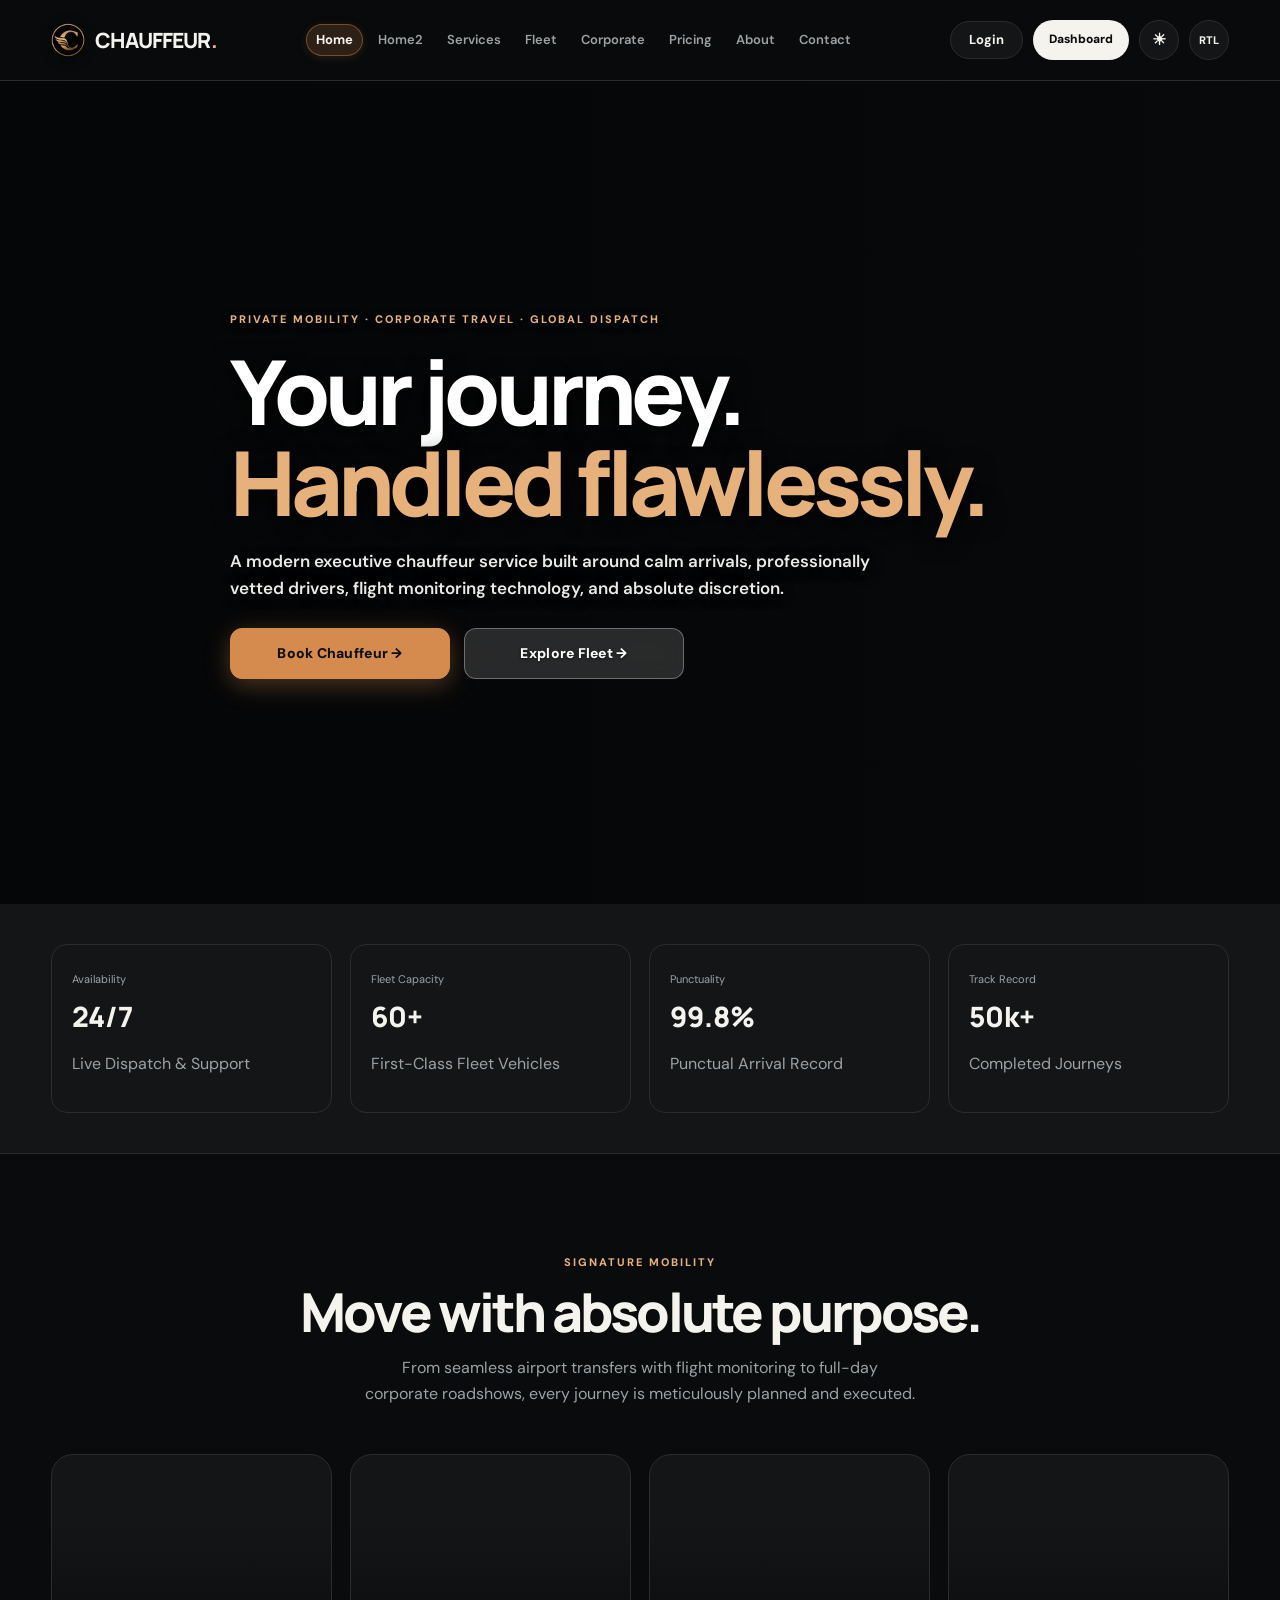
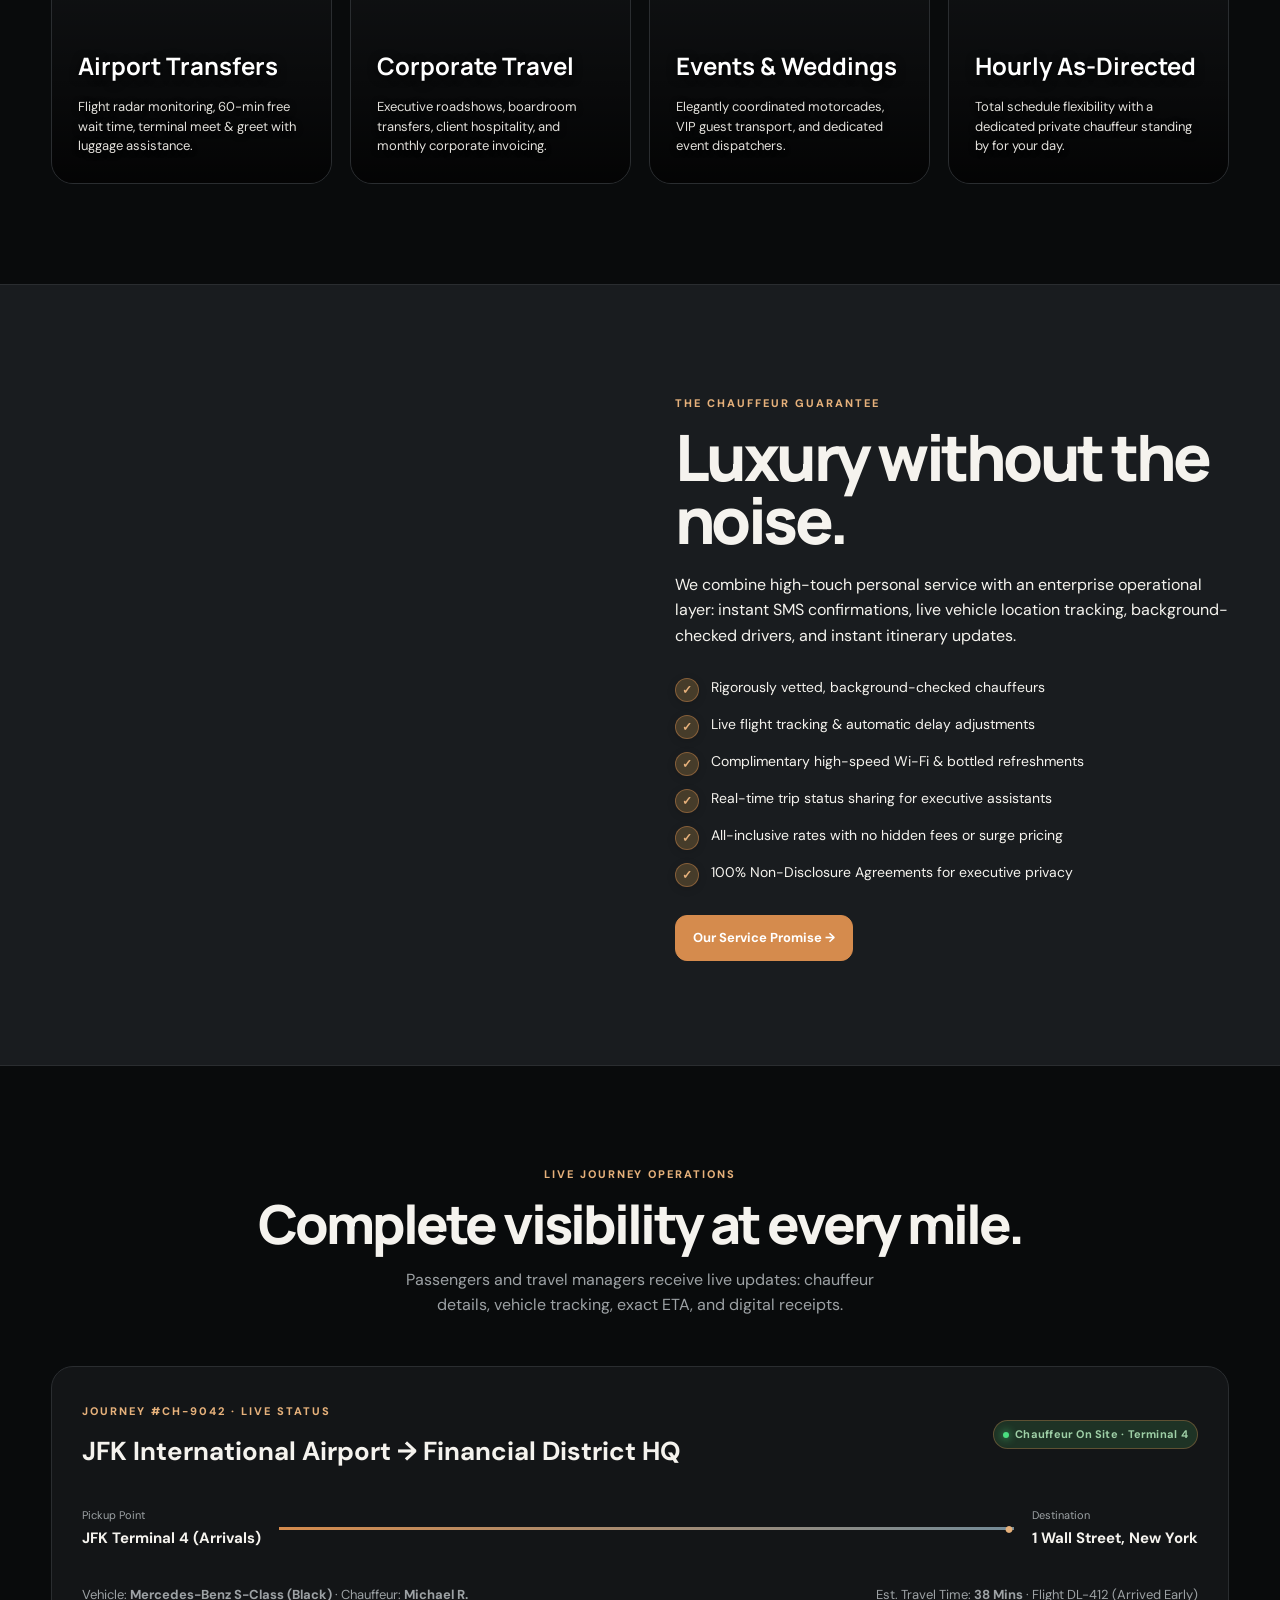
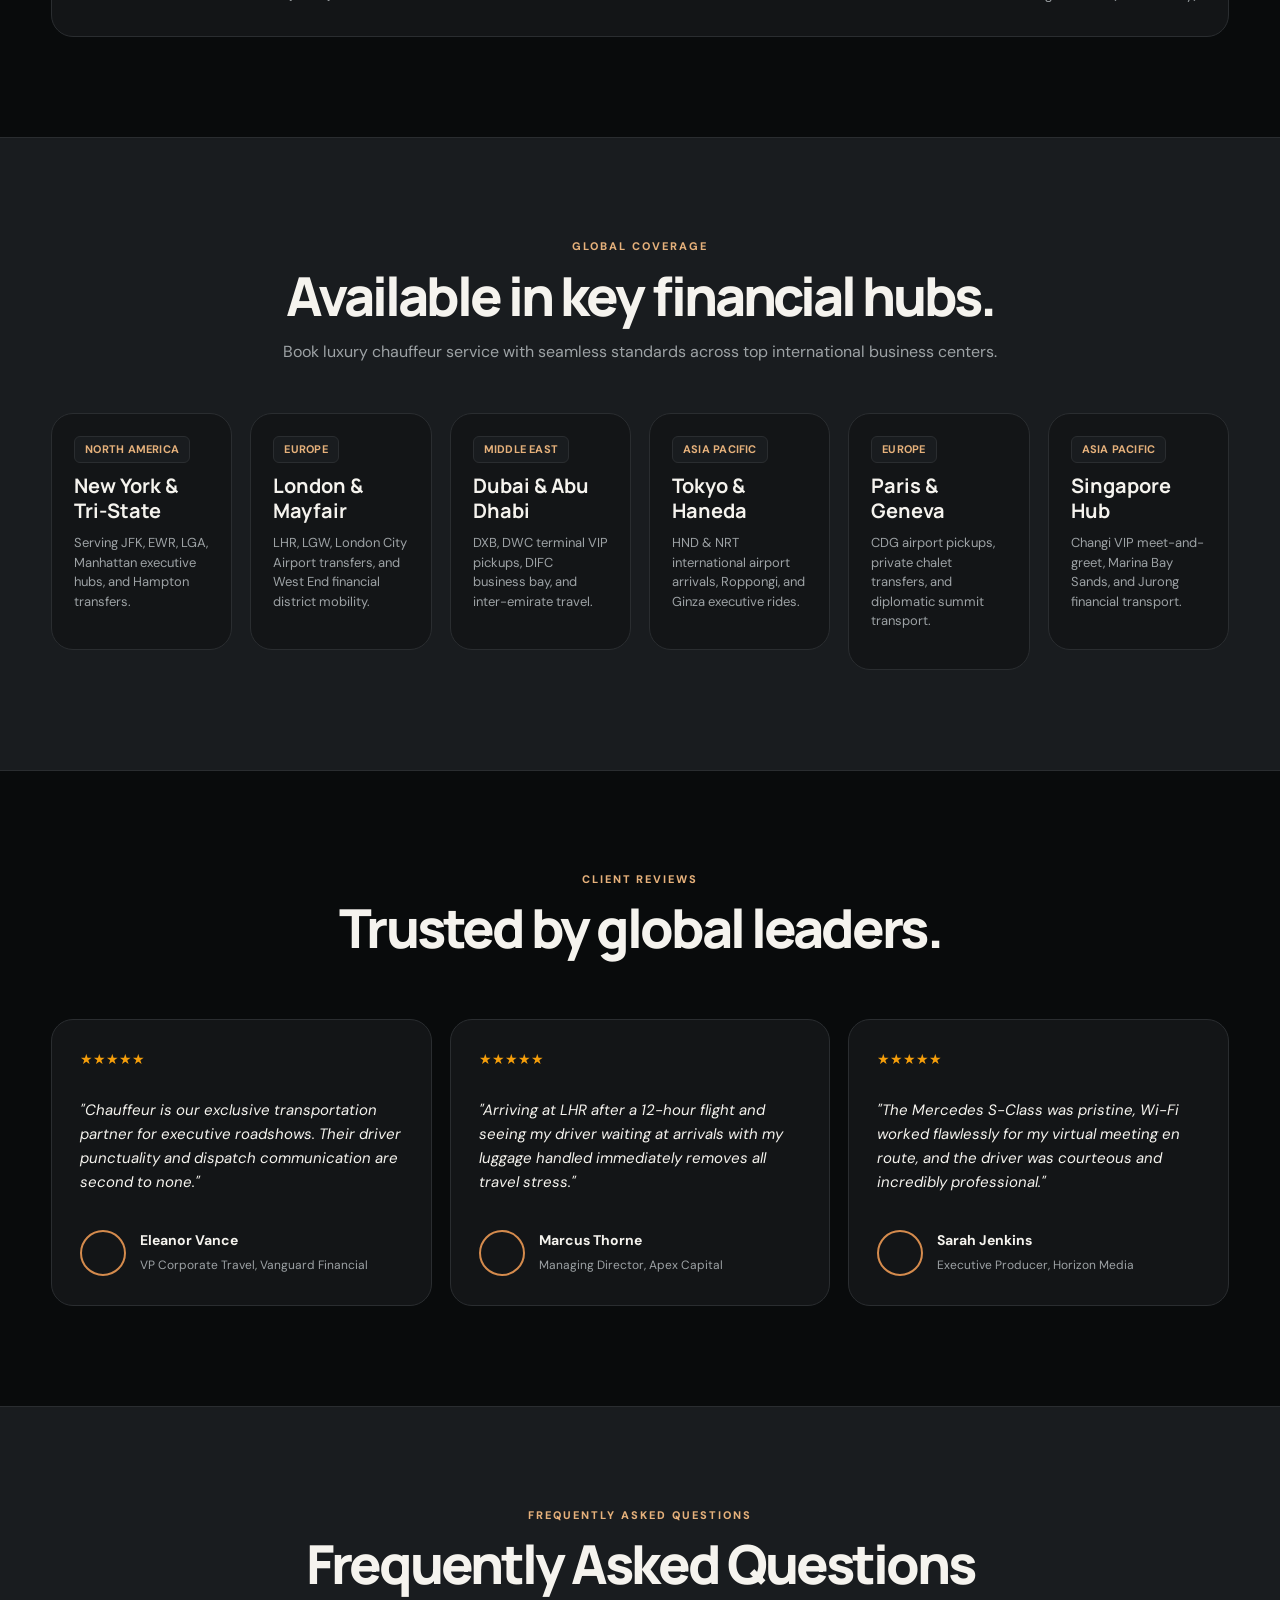
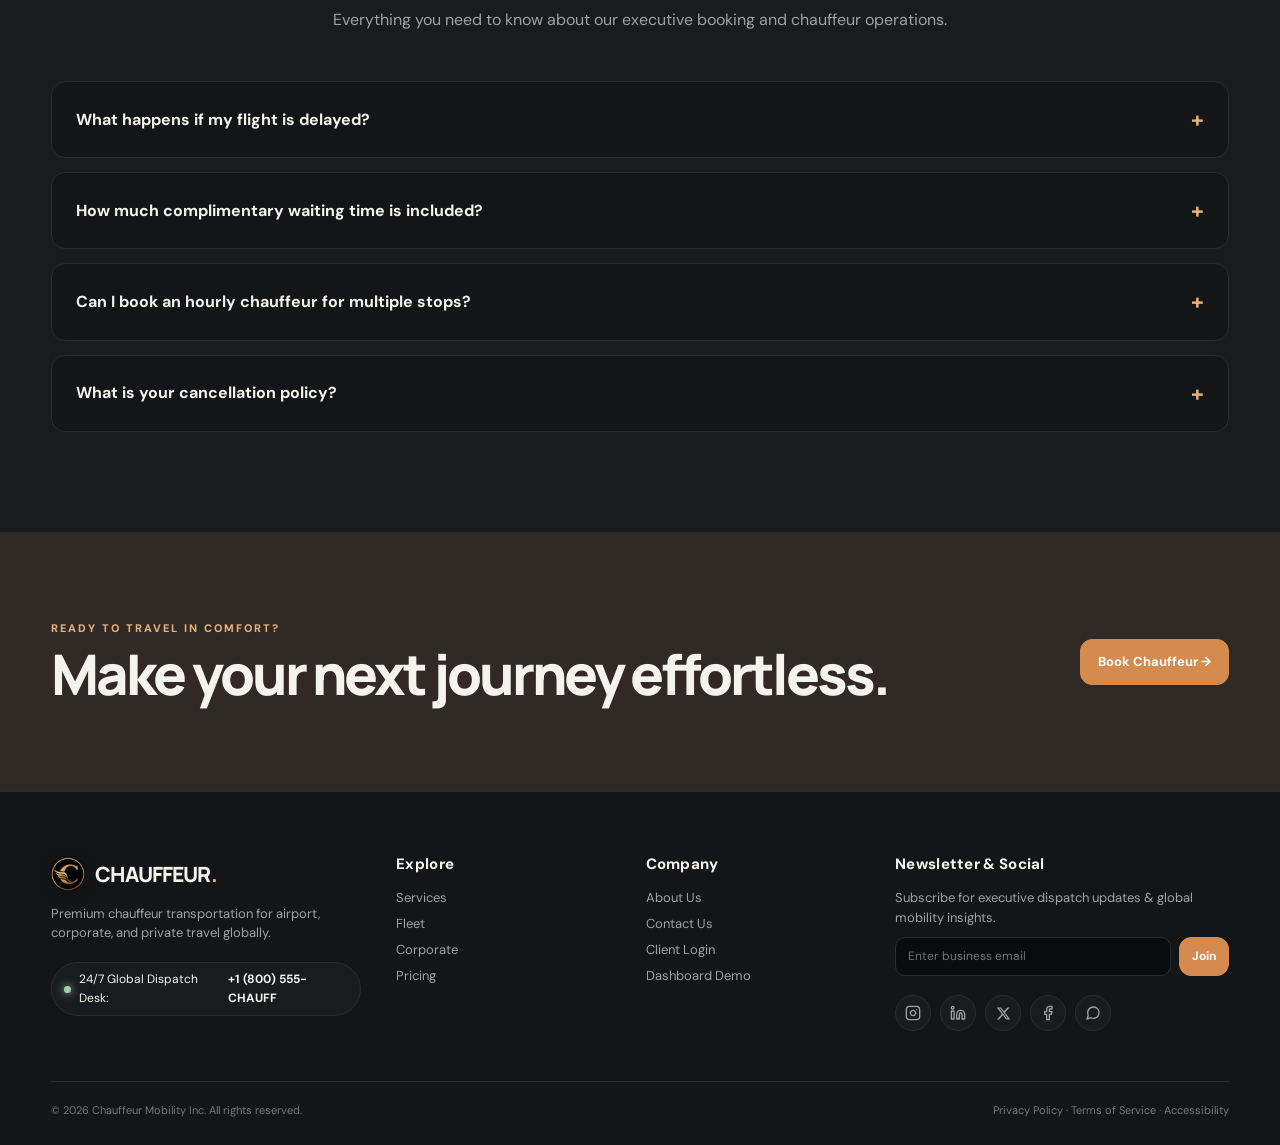
==== commit 71f239fa: "intlogofix" ====
--- a/index.html
+++ b/index.html
@@ -12,7 +12,8 @@
   <header class="header">
     <div class="container nav">
       <a class="brand" href="index.html">
-        <img src="logo.png" alt="CHAUFFEUR." class="brand-logo-img">
+        <img src="favicon.png" alt="CHAUFFEUR." class="brand-favicon">
+        <span class="brand-text">CHAUFFEUR<span class="dot">.</span></span>
       </a>
       <nav class="navlinks">
         <a class="active" href="index.html">Home</a>
@@ -313,7 +314,8 @@
     <div class="container footer-grid">
       <div>
         <a class="brand" href="index.html">
-          <img src="logo.png" alt="CHAUFFEUR." class="brand-logo-img">
+          <img src="favicon.png" alt="CHAUFFEUR." class="brand-favicon">
+          <span class="brand-text">CHAUFFEUR<span class="dot">.</span></span>
         </a>
         <p>Premium chauffeur transportation for airport, corporate, and private travel globally.</p>
         <div class="footer-contact-chip">
--- a/style.css
+++ b/style.css
@@ -82,12 +82,20 @@
 }
 
 .header {
-  position: sticky;
+  position: fixed;
   top: 0;
-  z-index: 50;
-  background: rgba(11, 12, 13, .88);
+  left: 0;
+  right: 0;
+  width: 100%;
+  z-index: 1000;
+  background: color-mix(in srgb, var(--bg) 90%, transparent);
   backdrop-filter: blur(18px);
-  border-bottom: 1px solid rgba(255, 255, 255, .06)
+  -webkit-backdrop-filter: blur(18px);
+  border-bottom: 1px solid var(--line);
+}
+
+body:has(.header) {
+  padding-top: 80px;
 }
 
 .nav {
@@ -100,10 +108,44 @@
 }
 
 .brand {
-  display: inline-flex;
-  align-items: center;
+  display: inline-flex !important;
+  flex-direction: row !important;
+  align-items: center !important;
+  justify-content: flex-start !important;
+  flex-wrap: nowrap !important;
+  white-space: nowrap !important;
+  gap: 10px;
   text-decoration: none;
   flex-shrink: 0;
+  transition: transform 0.25s ease;
+}
+
+.brand-favicon {
+  width: 34px;
+  height: 34px;
+  object-fit: contain;
+  display: block;
+  flex-shrink: 0;
+  border-radius: 50%;
+  filter: drop-shadow(0 2px 6px rgba(0, 0, 0, 0.25));
+}
+
+.brand-text {
+  font-family: 'Manrope', sans-serif;
+  font-weight: 800;
+  font-size: 21px;
+  letter-spacing: -0.04em;
+  color: var(--text);
+  line-height: 1;
+  white-space: nowrap !important;
+}
+
+.brand-text .dot {
+  color: var(--accent2);
+}
+
+.brand:hover {
+  transform: scale(1.03);
 }
 
 .brand-logo-img {
@@ -113,21 +155,7 @@
   object-fit: contain;
   display: block;
   flex-shrink: 0;
-  transition: transform 0.25s ease, opacity 0.25s ease, filter 0.25s ease;
-}
-
-html[data-theme="light"] .brand-logo-img {
-  mix-blend-mode: multiply;
-  filter: contrast(1.25) drop-shadow(0 0 1px #000000);
-  background: transparent;
-  border: none;
-  padding: 0;
-  box-shadow: none;
-}
-
-.brand:hover .brand-logo-img {
-  transform: scale(1.03);
-  opacity: 0.95;
+  transition: transform 0.25s ease;
 }
 
 .brand-mark {
@@ -494,7 +522,10 @@
   border: 1px solid var(--line);
   border-radius: var(--radius);
   overflow: hidden;
-  transition: .3s
+  transition: .3s;
+  display: flex;
+  flex-direction: column;
+  height: 100%;
 }
 
 .card:hover {
@@ -510,19 +541,48 @@
 }
 
 .card-body {
-  padding: 22px
-}
-
+  padding: 22px;
+  display: flex;
+  flex-direction: column;
+  flex: 1;
+}
+
+.card-body > .badge,
+.card-body > .eyebrow,
+.card-body > span.badge {
+  align-self: flex-start;
+  margin-bottom: 10px;
+  min-height: 24px;
+  display: inline-flex;
+  align-items: center;
+}
+
+.card-body > h3,
 .card h3 {
-  font-family: Manrope;
+  font-family: Manrope, sans-serif;
   font-size: 20px;
-  margin: 7px 0
-}
-
+  font-weight: 700;
+  margin: 0 0 10px 0;
+  line-height: 1.25;
+  min-height: 50px;
+  display: flex;
+  align-items: center;
+}
+
+.card-body > p,
 .card p {
   font-size: 13px;
   color: var(--muted);
-  margin: 0
+  line-height: 1.5;
+  margin: 0 0 16px 0;
+  min-height: 60px;
+}
+
+.card-body > .btn,
+.card-body > button,
+.card-body .open-book {
+  margin-top: auto !important;
+  width: 100%;
 }
 
 .arrow {
@@ -735,18 +795,22 @@
 
 .specs {
   display: flex;
-  gap: 14px;
+  gap: 6px 8px;
   flex-wrap: wrap;
-  margin: 15px 0
+  margin: 0 0 20px 0;
+  min-height: 32px;
+  align-items: center;
 }
 
 .spec {
-  padding: 7px 10px;
+  padding: 5px 10px;
   background: var(--panel2);
   border-radius: 99px;
   color: var(--text);
   font-size: 11px;
-  border: 1px solid var(--line)
+  font-weight: 500;
+  border: 1px solid var(--line);
+  white-space: nowrap;
 }
 
 .cta {
@@ -835,6 +899,29 @@
 .field select:focus,
 .field textarea:focus {
   border-color: var(--accent)
+}
+
+/* DATE & TIME PICKER BROWSER INDICATORS CONTRAST FOR DARK MODE */
+input[type="date"]::-webkit-calendar-picker-indicator,
+input[type="time"]::-webkit-calendar-picker-indicator,
+input[type="datetime-local"]::-webkit-calendar-picker-indicator {
+  filter: invert(1) brightness(1.5);
+  cursor: pointer;
+  opacity: 0.85;
+  transition: opacity 0.2s ease, transform 0.2s ease;
+}
+
+input[type="date"]::-webkit-calendar-picker-indicator:hover,
+input[type="time"]::-webkit-calendar-picker-indicator:hover,
+input[type="datetime-local"]::-webkit-calendar-picker-indicator:hover {
+  opacity: 1;
+  transform: scale(1.1);
+}
+
+html[data-theme="light"] input[type="date"]::-webkit-calendar-picker-indicator,
+html[data-theme="light"] input[type="time"]::-webkit-calendar-picker-indicator,
+html[data-theme="light"] input[type="datetime-local"]::-webkit-calendar-picker-indicator {
+  filter: none;
 }
 
 .footer {
@@ -1230,6 +1317,34 @@
   flex-direction: column
 }
 
+.side .brand {
+  display: inline-flex !important;
+  flex-direction: row !important;
+  align-items: center !important;
+  flex-wrap: nowrap !important;
+  gap: 8px !important;
+  white-space: nowrap !important;
+}
+
+.side .brand-favicon {
+  width: 28px !important;
+  height: 28px !important;
+  flex-shrink: 0 !important;
+}
+
+.side .brand-text {
+  font-size: 18px !important;
+  font-weight: 800 !important;
+  color: #ffffff !important;
+  letter-spacing: -0.03em !important;
+  white-space: nowrap !important;
+  line-height: 1 !important;
+}
+
+.side .brand-text .dot {
+  color: var(--accent2) !important;
+}
+
 .side a {
   display: block;
   padding: 11px 14px;
@@ -1382,6 +1497,11 @@
     max-width: calc(50% - 9px)
   }
 
+  .team-img {
+    height: 360px !important;
+    background-position: center 25% !important;
+  }
+
   .split {
     gap: 35px
   }
@@ -1392,6 +1512,10 @@
 }
 
 @media(max-width:780px) {
+  body:has(.header) {
+    padding-top: 68px;
+  }
+
   .nav {
     height: 68px
   }
@@ -1532,6 +1656,11 @@
   .dash-cards > * {
     flex: 1 1 100%;
     max-width: 100%
+  }
+
+  .team-img {
+    height: 320px !important;
+    background-position: center 25% !important;
   }
 
   .form-grid {
@@ -2068,36 +2197,63 @@
   background: var(--panel);
   border: 1px solid var(--line);
   border-radius: var(--radius);
-  overflow: hidden
+  overflow: hidden;
+  display: flex;
+  flex-direction: column;
+  height: 100%;
+  transition: transform .3s ease, border-color .3s ease, box-shadow .3s ease;
+}
+
+.team-card:hover {
+  transform: translateY(-5px);
+  border-color: #45484b;
+  box-shadow: var(--shadow);
 }
 
 .team-img {
-  height: 280px;
+  height: 320px;
+  width: 100%;
   background-size: cover;
-  background-position: center
+  background-position: center 25%;
+  transition: transform .5s ease;
+}
+
+.team-card:hover .team-img {
+  transform: scale(1.04);
 }
 
 .team-body {
-  padding: 20px
+  padding: 22px;
+  display: flex;
+  flex-direction: column;
+  flex: 1;
 }
 
 .team-body h3 {
-  margin: 0 0 4px;
-  font-size: 18px
+  margin: 0 0 6px 0;
+  font-size: 18px;
+  font-weight: 700;
+  min-height: 26px;
+  display: flex;
+  align-items: center;
 }
 
 .team-body span {
   color: var(--accent2);
   font-size: 12px;
   font-weight: 700;
-  display: block;
-  margin-bottom: 8px
+  display: flex;
+  align-items: center;
+  margin-bottom: 12px;
+  min-height: 36px;
 }
 
 .team-body p {
   color: var(--muted);
   font-size: 13px;
-  margin: 0
+  margin: 0;
+  line-height: 1.5;
+  min-height: 58px;
 }
 
 /* HOME 2 UNIQUE ENTERPRISE COMPONENTS */
@@ -2461,7 +2617,20 @@
   display: flex;
   justify-content: center;
   align-items: center;
-  margin-bottom: 20px
+  width: 100%;
+  margin: 0 0 20px 0;
+  text-align: center;
+}
+
+.auth-logo-center .brand {
+  display: inline-flex;
+  justify-content: center;
+  align-items: center;
+  margin: 0 auto;
+}
+
+.auth-logo-center .brand-logo-img {
+  margin: 0 auto;
 }
 
 .btn-social {
@@ -2503,6 +2672,20 @@
   gap: 10px
 }
 
+.form-options a,
+.forgot-link {
+  color: var(--muted);
+  transition: color 0.25s ease, text-decoration 0.25s ease;
+  text-decoration: none;
+}
+
+.form-options a:hover,
+.forgot-link:hover {
+  color: var(--accent2) !important;
+  text-decoration: underline;
+  text-underline-offset: 3px;
+}
+
 .checkbox-field {
   display: flex;
   align-items: center;
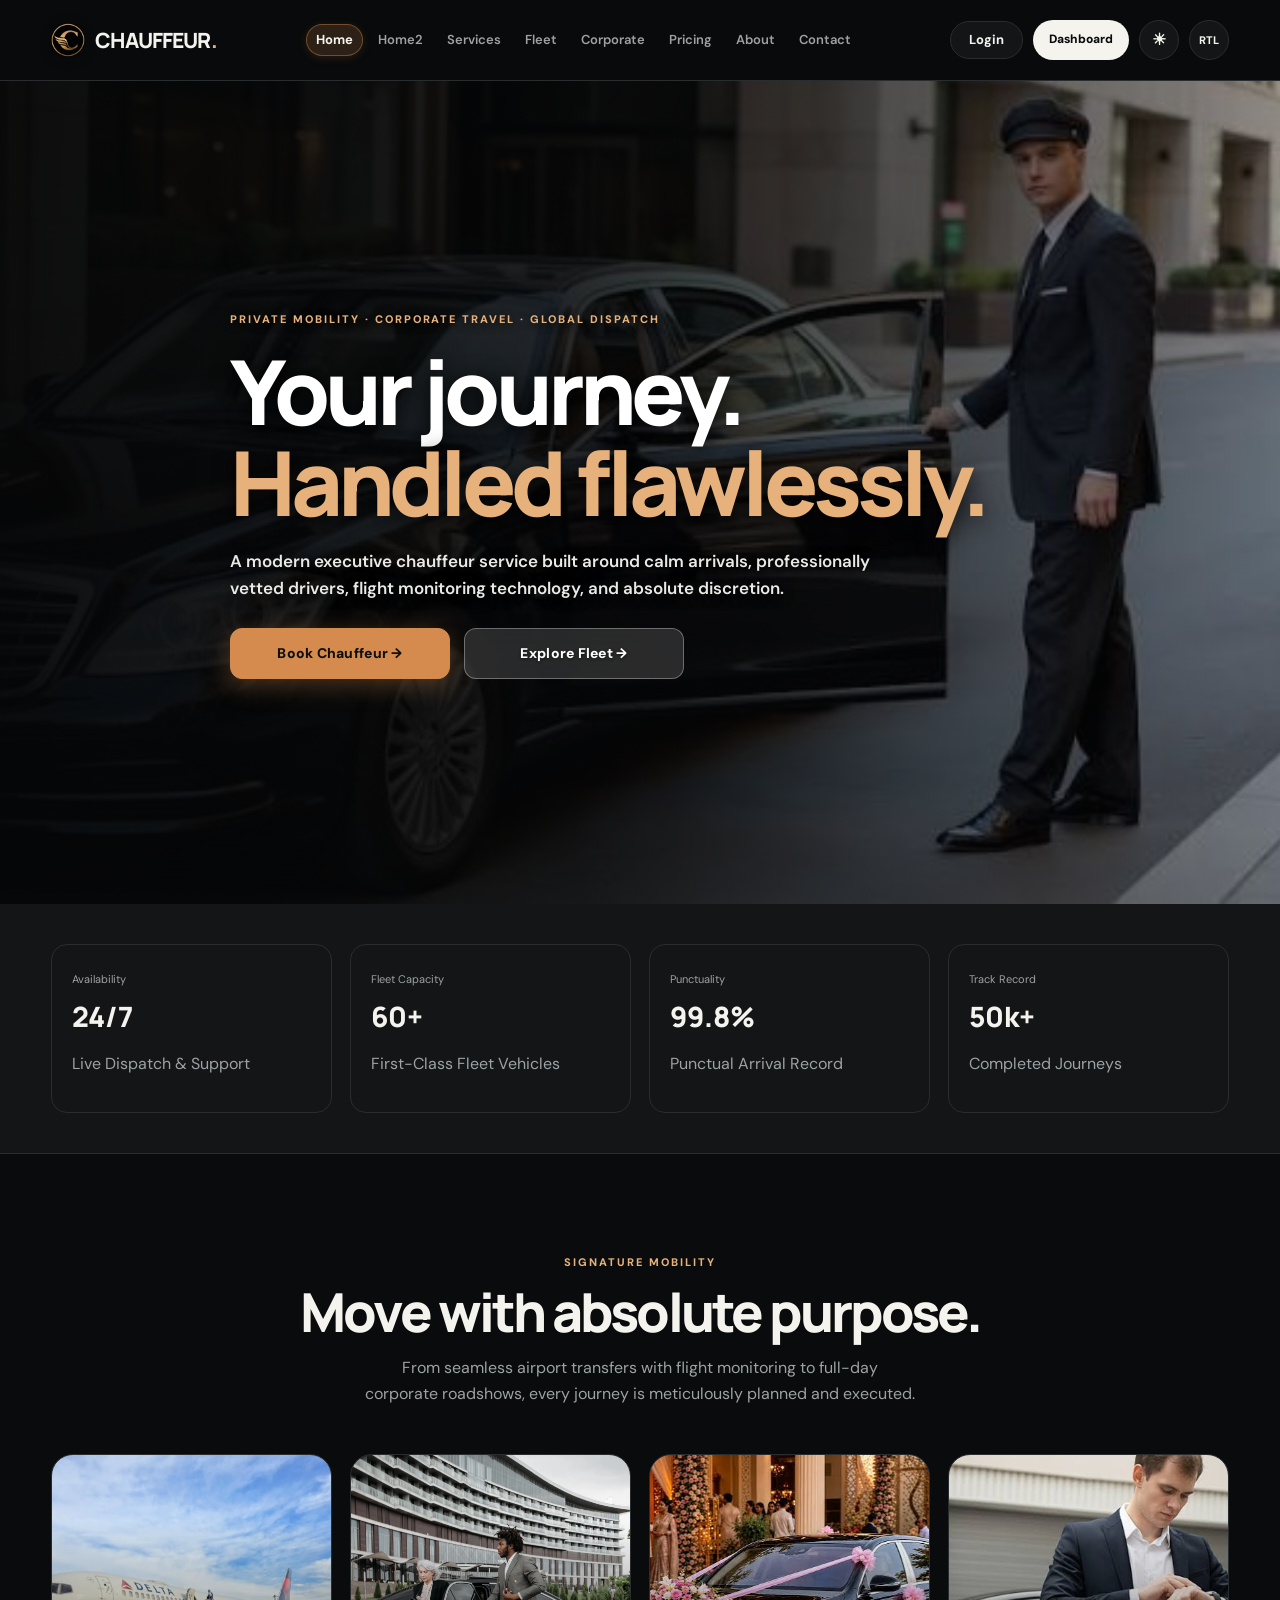
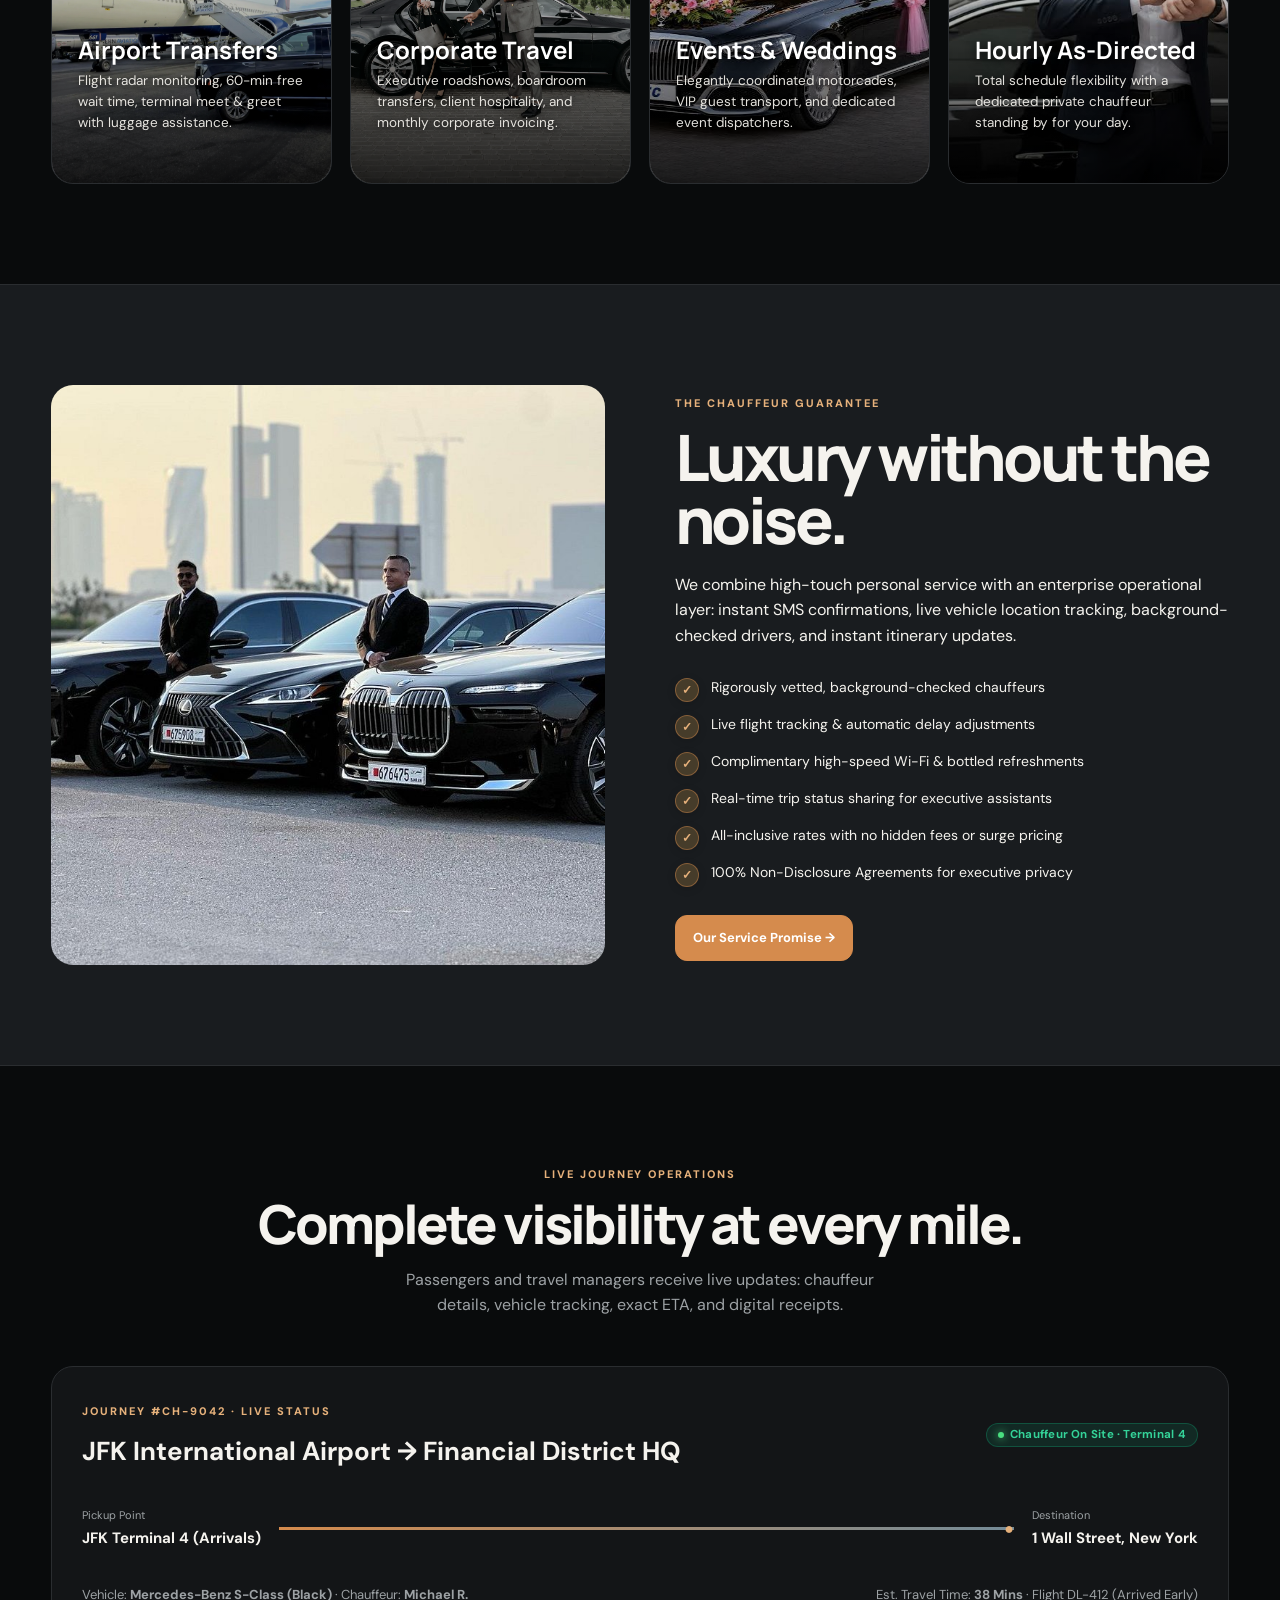
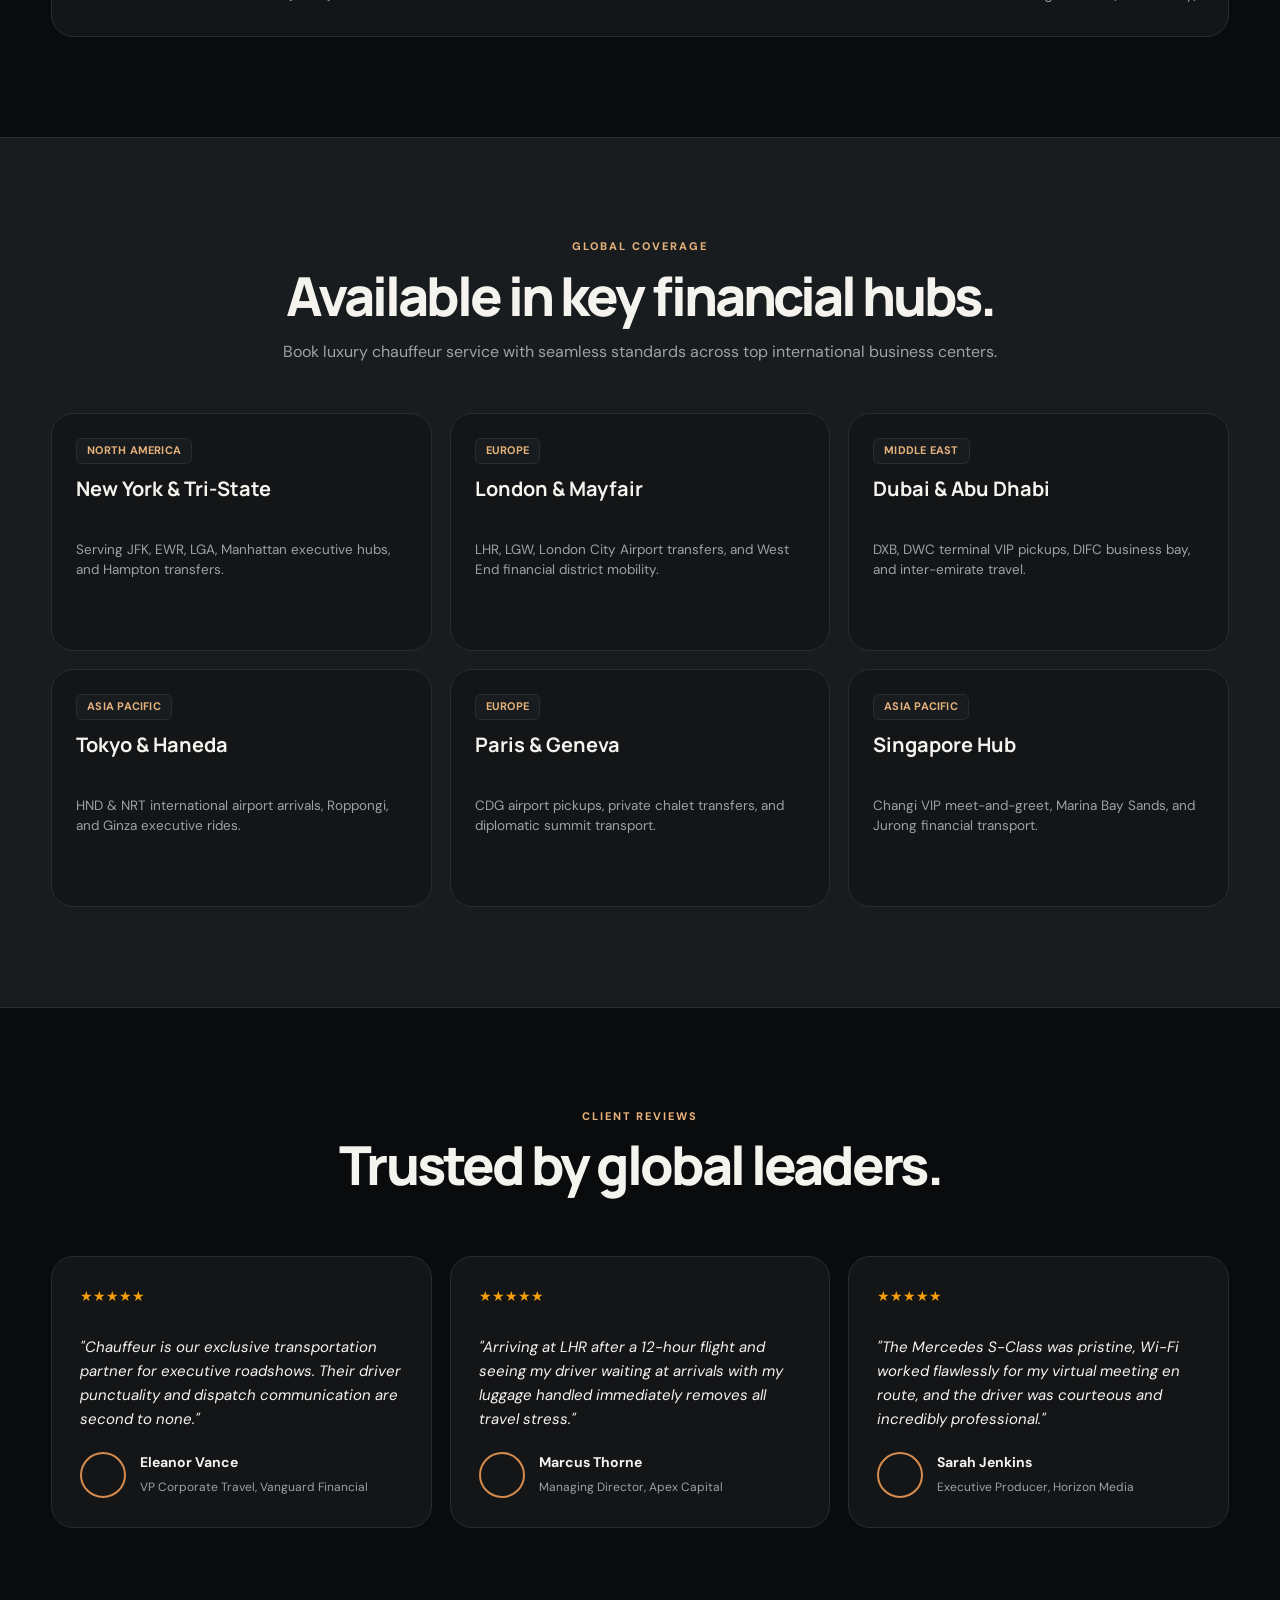
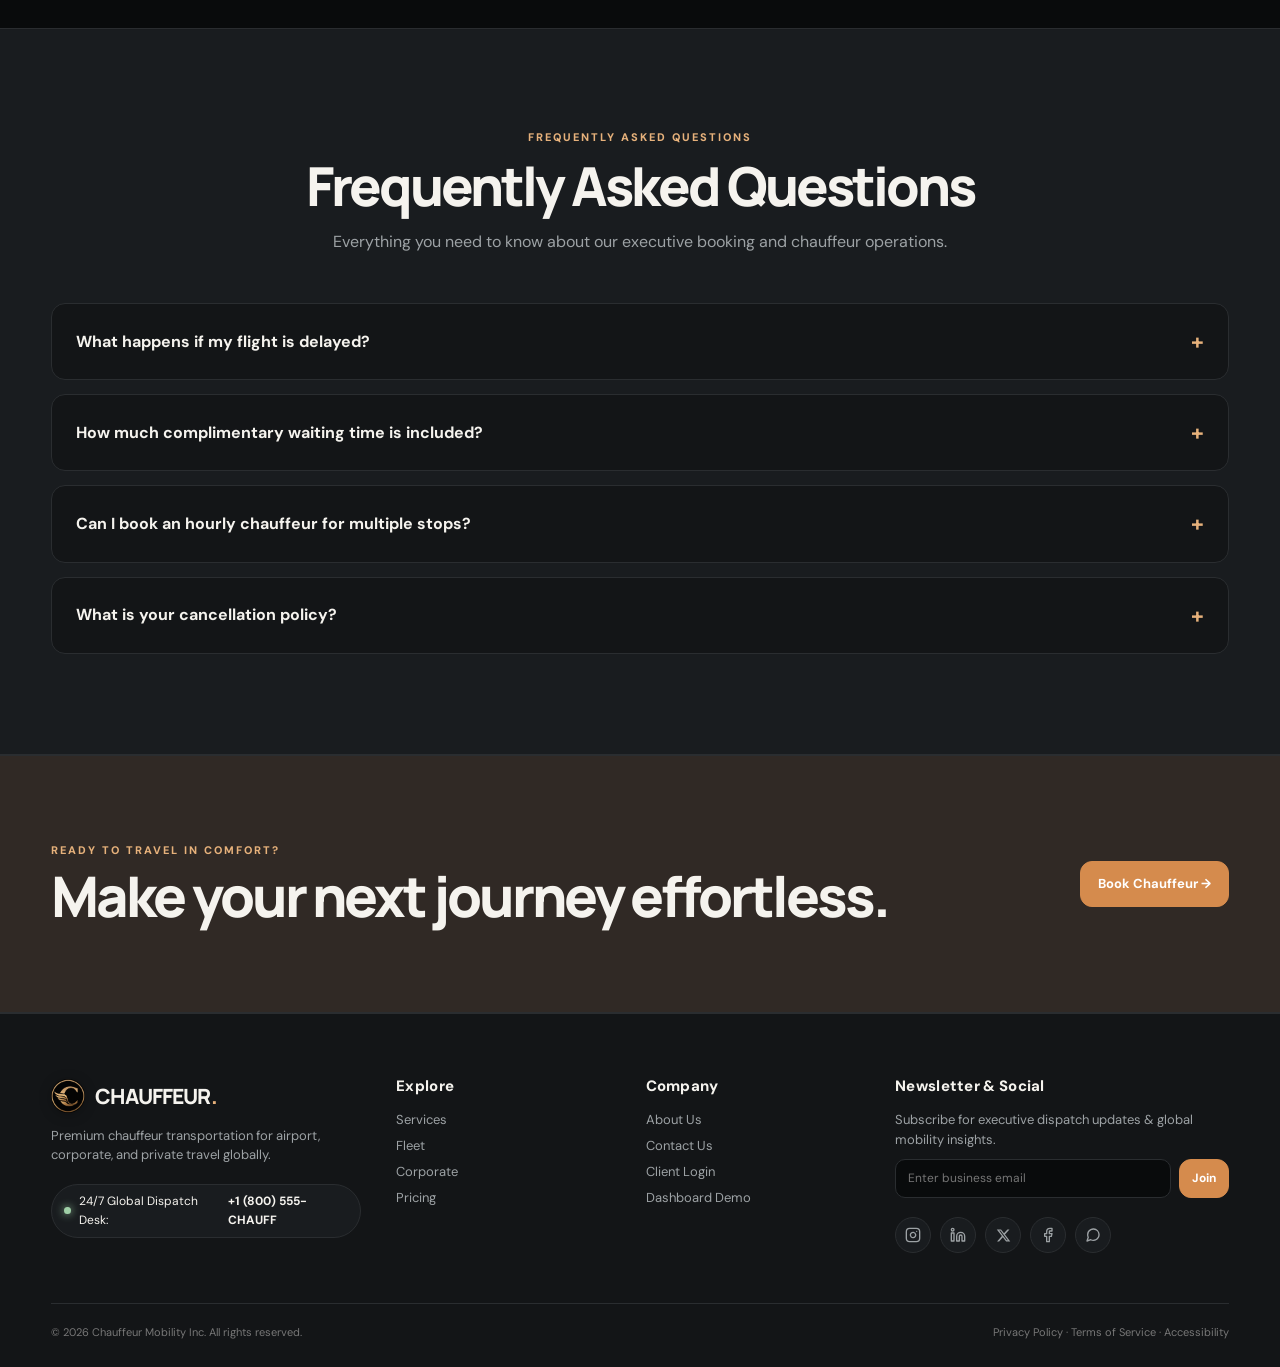
==== commit c122ce77: "fixedintcorrections" ====
--- a/index.html
+++ b/index.html
@@ -1,13 +1,16 @@
 <!doctype html>
 <html lang="en">
+
 <head>
   <meta charset="utf-8">
   <meta name="viewport" content="width=device-width,initial-scale=1">
-  <meta name="description" content="Chauffeur - World-class executive limousine & private chauffeur transportation service.">
+  <meta name="description"
+    content="Chauffeur - World-class executive limousine & private chauffeur transportation service.">
   <title>Home · Executive Chauffeur Service</title>
   <link rel="icon" type="image/png" href="favicon.png">
   <link rel="stylesheet" href="style.css">
 </head>
+
 <body>
   <header class="header">
     <div class="container nav">
@@ -45,7 +48,8 @@
       <div class="container hero-inner reveal">
         <span class="eyebrow">Private Mobility · Corporate Travel · Global Dispatch</span>
         <h1 class="display">Your journey.<br><span style="color:var(--accent2)">Handled flawlessly.</span></h1>
-        <p>A modern executive chauffeur service built around calm arrivals, professionally vetted drivers, flight monitoring technology, and absolute discretion.</p>
+        <p>A modern executive chauffeur service built around calm arrivals, professionally vetted drivers, flight
+          monitoring technology, and absolute discretion.</p>
         <div class="hero-actions">
           <button class="btn primary open-book">Book Chauffeur →</button>
           <a class="btn" href="fleet.html">Explore Fleet →</a>
@@ -89,25 +93,26 @@
             <span class="eyebrow">Signature Mobility</span>
             <h2 class="display">Move with absolute purpose.</h2>
           </div>
-          <p>From seamless airport transfers with flight monitoring to full-day corporate roadshows, every journey is meticulously planned and executed.</p>
+          <p>From seamless airport transfers with flight monitoring to full-day corporate roadshows, every journey is
+            meticulously planned and executed.</p>
         </div>
         <div class="grid4">
-          <a class="card service-card reveal" style="background-image:url(https://images.unsplash.com/photo-1549317661-bd32c8ce0db2?auto=format&fit=crop&w=1200&q=85)" href="services.html">
+          <a class="card service-card reveal" style="background-image:url(airportservic1.webp)" href="services.html">
             <span class="number">01</span>
             <h3>Airport Transfers</h3>
             <p>Flight radar monitoring, 60-min free wait time, terminal meet & greet with luggage assistance.</p>
           </a>
-          <a class="card service-card reveal" style="background-image:url(https://images.unsplash.com/photo-1497366754035-f200968a6e72?auto=format&fit=crop&w=1200&q=85)" href="services.html">
+          <a class="card service-card reveal" style="background-image:url(orporatetrav.webp)" href="services.html">
             <span class="number">02</span>
             <h3>Corporate Travel</h3>
             <p>Executive roadshows, boardroom transfers, client hospitality, and monthly corporate invoicing.</p>
           </a>
-          <a class="card service-card reveal" style="background-image:url(https://images.unsplash.com/photo-1519741497674-611481863552?auto=format&fit=crop&w=1200&q=85)" href="services.html">
+          <a class="card service-card reveal" style="background-image:url(wedding.jfif)" href="services.html">
             <span class="number">03</span>
             <h3>Events & Weddings</h3>
             <p>Elegantly coordinated motorcades, VIP guest transport, and dedicated event dispatchers.</p>
           </a>
-          <a class="card service-card reveal" style="background-image:url(https://images.unsplash.com/photo-1504215680853-026ed2a45def?auto=format&fit=crop&w=1200&q=85)" href="services.html">
+          <a class="card service-card reveal" style="background-image:url(hourly.jfif)" href="services.html">
             <span class="number">04</span>
             <h3>Hourly As-Directed</h3>
             <p>Total schedule flexibility with a dedicated private chauffeur standing by for your day.</p>
@@ -119,11 +124,13 @@
     <!-- THE CHAUFFEUR EXPERIENCE SECTION -->
     <section class="section section-alt">
       <div class="container split">
-        <div class="split-image reveal" style="background-image:url(https://images.unsplash.com/photo-1504215680853-026ed2a45def?auto=format&fit=crop&w=1400&q=85)"></div>
+        <div class="split-image reveal" style="background-image:url(lwn.jpg)">
+        </div>
         <div class="copy reveal">
           <span class="eyebrow">The Chauffeur Guarantee</span>
           <h2 class="display">Luxury without the noise.</h2>
-          <p>We combine high-touch personal service with an enterprise operational layer: instant SMS confirmations, live vehicle location tracking, background-checked drivers, and instant itinerary updates.</p>
+          <p>We combine high-touch personal service with an enterprise operational layer: instant SMS confirmations,
+            live vehicle location tracking, background-checked drivers, and instant itinerary updates.</p>
           <div class="checks">
             <div class="check"><b>✓</b> Rigorously vetted, background-checked chauffeurs</div>
             <div class="check"><b>✓</b> Live flight tracking & automatic delay adjustments</div>
@@ -145,7 +152,8 @@
             <span class="eyebrow">Live Journey Operations</span>
             <h2 class="display">Complete visibility at every mile.</h2>
           </div>
-          <p>Passengers and travel managers receive live updates: chauffeur details, vehicle tracking, exact ETA, and digital receipts.</p>
+          <p>Passengers and travel managers receive live updates: chauffeur details, vehicle tracking, exact ETA, and
+            digital receipts.</p>
         </div>
         <div class="route reveal">
           <div style="display:flex;justify-content:space-between;align-items:center;flex-wrap:wrap;gap:15px">
@@ -166,8 +174,10 @@
               <strong>1 Wall Street, New York</strong>
             </div>
           </div>
-          <div style="display:flex;justify-content:space-between;align-items:center;color:var(--muted);font-size:13px;flex-wrap:wrap;gap:10px">
-            <span>Vehicle: <strong>Mercedes-Benz S-Class (Black)</strong> · Chauffeur: <strong>Michael R.</strong></span>
+          <div
+            style="display:flex;justify-content:space-between;align-items:center;color:var(--muted);font-size:13px;flex-wrap:wrap;gap:10px">
+            <span>Vehicle: <strong>Mercedes-Benz S-Class (Black)</strong> · Chauffeur: <strong>Michael
+                R.</strong></span>
             <span>Est. Travel Time: <strong>38 Mins</strong> · Flight DL-412 (Arrived Early)</span>
           </div>
         </div>
@@ -231,9 +241,12 @@
         <div class="grid3">
           <div class="testimonial-card reveal">
             <div class="stars">★★★★★</div>
-            <p>"Chauffeur is our exclusive transportation partner for executive roadshows. Their driver punctuality and dispatch communication are second to none."</p>
+            <p>"Chauffeur is our exclusive transportation partner for executive roadshows. Their driver punctuality and
+              dispatch communication are second to none."</p>
             <div class="author-info">
-              <div class="author-avatar" style="background-image:url(https://images.unsplash.com/photo-1534528741775-53994a69daeb?auto=format&fit=crop&w=400&q=80)"></div>
+              <div class="author-avatar"
+                style="background-image:url(https://images.unsplash.com/photo-1534528741775-53994a69daeb?auto=format&fit=crop&w=400&q=80)">
+              </div>
               <div class="author-details">
                 <strong>Eleanor Vance</strong>
                 <span>VP Corporate Travel, Vanguard Financial</span>
@@ -242,9 +255,12 @@
           </div>
           <div class="testimonial-card reveal">
             <div class="stars">★★★★★</div>
-            <p>"Arriving at LHR after a 12-hour flight and seeing my driver waiting at arrivals with my luggage handled immediately removes all travel stress."</p>
+            <p>"Arriving at LHR after a 12-hour flight and seeing my driver waiting at arrivals with my luggage handled
+              immediately removes all travel stress."</p>
             <div class="author-info">
-              <div class="author-avatar" style="background-image:url(https://images.unsplash.com/photo-1507003211169-0a1dd7228f2d?auto=format&fit=crop&w=400&q=80)"></div>
+              <div class="author-avatar"
+                style="background-image:url(https://images.unsplash.com/photo-1507003211169-0a1dd7228f2d?auto=format&fit=crop&w=400&q=80)">
+              </div>
               <div class="author-details">
                 <strong>Marcus Thorne</strong>
                 <span>Managing Director, Apex Capital</span>
@@ -253,9 +269,12 @@
           </div>
           <div class="testimonial-card reveal">
             <div class="stars">★★★★★</div>
-            <p>"The Mercedes S-Class was pristine, Wi-Fi worked flawlessly for my virtual meeting en route, and the driver was courteous and incredibly professional."</p>
+            <p>"The Mercedes S-Class was pristine, Wi-Fi worked flawlessly for my virtual meeting en route, and the
+              driver was courteous and incredibly professional."</p>
             <div class="author-info">
-              <div class="author-avatar" style="background-image:url(https://images.unsplash.com/photo-1573496359142-b8d87734a5a2?auto=format&fit=crop&w=400&q=80)"></div>
+              <div class="author-avatar"
+                style="background-image:url(https://images.unsplash.com/photo-1573496359142-b8d87734a5a2?auto=format&fit=crop&w=400&q=80)">
+              </div>
               <div class="author-details">
                 <strong>Sarah Jenkins</strong>
                 <span>Executive Producer, Horizon Media</span>
@@ -279,19 +298,26 @@
         <div class="faq-list reveal">
           <div class="faq-item">
             <div class="faq-question">What happens if my flight is delayed?</div>
-            <div class="faq-answer">We monitor all commercial and private flights in real time using flight radar tracking. Your chauffeur's dispatch time automatically adjusts to your actual landing time, guaranteeing your driver will be waiting when you land.</div>
+            <div class="faq-answer">We monitor all commercial and private flights in real time using flight radar
+              tracking. Your chauffeur's dispatch time automatically adjusts to your actual landing time, guaranteeing
+              your driver will be waiting when you land.</div>
           </div>
           <div class="faq-item">
             <div class="faq-question">How much complimentary waiting time is included?</div>
-            <div class="faq-answer">All airport pickups include 60 minutes of complimentary wait time from the moment your plane touches down. Non-airport pickups include 15 minutes of complimentary wait time.</div>
+            <div class="faq-answer">All airport pickups include 60 minutes of complimentary wait time from the moment
+              your plane touches down. Non-airport pickups include 15 minutes of complimentary wait time.</div>
           </div>
           <div class="faq-item">
             <div class="faq-question">Can I book an hourly chauffeur for multiple stops?</div>
-            <div class="faq-answer">Yes, our Hourly As-Directed service allows you to keep a vehicle and dedicated driver at your disposal for as long as required, with unlimited stops within your designated service area.</div>
+            <div class="faq-answer">Yes, our Hourly As-Directed service allows you to keep a vehicle and dedicated
+              driver at your disposal for as long as required, with unlimited stops within your designated service area.
+            </div>
           </div>
           <div class="faq-item">
             <div class="faq-question">What is your cancellation policy?</div>
-            <div class="faq-answer">Cancellations made up to 2 hours prior to pickup time for standard sedans and SUVs receive a 100% refund. For executive vans and specialized event fleets, 24 hours notice is requested.</div>
+            <div class="faq-answer">Cancellations made up to 2 hours prior to pickup time for standard sedans and SUVs
+              receive a 100% refund. For executive vans and specialized event fleets, 24 hours notice is requested.
+            </div>
           </div>
         </div>
       </div>
@@ -345,19 +371,40 @@
         </div>
         <div class="socials" style="margin-top:14px">
           <a href="#" aria-label="Instagram" title="Instagram">
-            <svg viewBox="0 0 24 24" width="16" height="16" fill="none" stroke="currentColor" stroke-width="2" stroke-linecap="round" stroke-linejoin="round"><rect x="2" y="2" width="20" height="20" rx="5" ry="5"></rect><path d="M16 11.37A4 4 0 1 1 12.63 8 4 4 0 0 1 16 11.37z"></path><line x1="17.5" y1="6.5" x2="17.51" y2="6.5"></line></svg>
+            <svg viewBox="0 0 24 24" width="16" height="16" fill="none" stroke="currentColor" stroke-width="2"
+              stroke-linecap="round" stroke-linejoin="round">
+              <rect x="2" y="2" width="20" height="20" rx="5" ry="5"></rect>
+              <path d="M16 11.37A4 4 0 1 1 12.63 8 4 4 0 0 1 16 11.37z"></path>
+              <line x1="17.5" y1="6.5" x2="17.51" y2="6.5"></line>
+            </svg>
           </a>
           <a href="#" aria-label="LinkedIn" title="LinkedIn">
-            <svg viewBox="0 0 24 24" width="16" height="16" fill="none" stroke="currentColor" stroke-width="2" stroke-linecap="round" stroke-linejoin="round"><path d="M16 8a6 6 0 0 1 6 6v7h-4v-7a2 2 0 0 0-2-2 2 2 0 0 0-2 2v7h-4v-7a6 6 0 0 1 6-6z"></path><rect x="2" y="9" width="4" height="12"></rect><circle cx="4" cy="4" r="2"></circle></svg>
+            <svg viewBox="0 0 24 24" width="16" height="16" fill="none" stroke="currentColor" stroke-width="2"
+              stroke-linecap="round" stroke-linejoin="round">
+              <path d="M16 8a6 6 0 0 1 6 6v7h-4v-7a2 2 0 0 0-2-2 2 2 0 0 0-2 2v7h-4v-7a6 6 0 0 1 6-6z"></path>
+              <rect x="2" y="9" width="4" height="12"></rect>
+              <circle cx="4" cy="4" r="2"></circle>
+            </svg>
           </a>
           <a href="#" aria-label="X (Twitter)" title="X (Twitter)">
-            <svg viewBox="0 0 24 24" width="15" height="15" fill="currentColor"><path d="M18.244 2.25h3.308l-7.227 8.26 8.502 11.24H16.17l-5.214-6.817L4.99 21.75H1.68l7.73-8.835L1.254 2.25H8.08l4.713 6.231zm-1.161 17.52h1.833L7.084 4.126H5.117z"/></svg>
+            <svg viewBox="0 0 24 24" width="15" height="15" fill="currentColor">
+              <path
+                d="M18.244 2.25h3.308l-7.227 8.26 8.502 11.24H16.17l-5.214-6.817L4.99 21.75H1.68l7.73-8.835L1.254 2.25H8.08l4.713 6.231zm-1.161 17.52h1.833L7.084 4.126H5.117z" />
+            </svg>
           </a>
           <a href="#" aria-label="Facebook" title="Facebook">
-            <svg viewBox="0 0 24 24" width="16" height="16" fill="none" stroke="currentColor" stroke-width="2" stroke-linecap="round" stroke-linejoin="round"><path d="M18 2h-3a5 5 0 0 0-5 5v3H7v4h3v8h4v-8h3l1-4h-4V7a1 1 0 0 1 1-1h3z"></path></svg>
+            <svg viewBox="0 0 24 24" width="16" height="16" fill="none" stroke="currentColor" stroke-width="2"
+              stroke-linecap="round" stroke-linejoin="round">
+              <path d="M18 2h-3a5 5 0 0 0-5 5v3H7v4h3v8h4v-8h3l1-4h-4V7a1 1 0 0 1 1-1h3z"></path>
+            </svg>
           </a>
           <a href="#" aria-label="WhatsApp" title="WhatsApp">
-            <svg viewBox="0 0 24 24" width="16" height="16" fill="none" stroke="currentColor" stroke-width="2" stroke-linecap="round" stroke-linejoin="round"><path d="M21 11.5a8.38 8.38 0 0 1-.9 3.8 8.5 8.5 0 0 1-7.6 4.7 8.38 8.38 0 0 1-3.8-.9L3 21l1.9-5.7a8.38 8.38 0 0 1-.9-3.8 8.5 8.5 0 0 1 4.7-7.6 8.38 8.38 0 0 1 3.8-.9h.5a8.48 8.48 0 0 1 8 8v.5z"></path></svg>
+            <svg viewBox="0 0 24 24" width="16" height="16" fill="none" stroke="currentColor" stroke-width="2"
+              stroke-linecap="round" stroke-linejoin="round">
+              <path
+                d="M21 11.5a8.38 8.38 0 0 1-.9 3.8 8.5 8.5 0 0 1-7.6 4.7 8.38 8.38 0 0 1-3.8-.9L3 21l1.9-5.7a8.38 8.38 0 0 1-.9-3.8 8.5 8.5 0 0 1 4.7-7.6 8.38 8.38 0 0 1 3.8-.9h.5a8.48 8.48 0 0 1 8 8v.5z">
+              </path>
+            </svg>
           </a>
         </div>
       </div>
@@ -380,7 +427,8 @@
       <button class="modal-close" aria-label="Close modal">×</button>
       <span class="eyebrow">Executive Reservation</span>
       <h2 class="display" style="font-size:36px;margin:10px 0 20px">Book your journey.</h2>
-      <form data-demo data-message="Reservation request submitted successfully! Dispatch details will be sent via SMS and email.">
+      <form data-demo
+        data-message="Reservation request submitted successfully! Dispatch details will be sent via SMS and email.">
         <div class="form-grid">
           <div class="field">
             <label>Pickup Location</label>
@@ -420,7 +468,8 @@
           </div>
           <div class="field full">
             <label>Special Instructions / Flight Number</label>
-            <textarea placeholder="Provide flight number, luggage count, child seat request, or custom itinerary notes..."></textarea>
+            <textarea
+              placeholder="Provide flight number, luggage count, child seat request, or custom itinerary notes..."></textarea>
           </div>
         </div>
         <button class="btn primary" style="margin-top:18px;width:100%" type="submit">Submit Reservation Request</button>
@@ -431,4 +480,5 @@
   <div class="toast"></div>
   <script src="script.js"></script>
 </body>
+
 </html>
--- a/style.css
+++ b/style.css
@@ -253,7 +253,7 @@
   justify-content: center;
   position: relative;
   overflow: hidden;
-  background: linear-gradient(90deg, rgba(5, 6, 7, .96) 0%, rgba(5, 6, 7, .85) 45%, rgba(5, 6, 7, .40) 100%), url('https://images.unsplash.com/photo-1519003722824-194d4455a60c?auto=format&fit=crop&w=2200&q=88') center/cover
+  background: linear-gradient(90deg, rgba(5, 6, 7, .96) 0%, rgba(5, 6, 7, .85) 45%, rgba(5, 6, 7, .40) 100%), url('indexhero.jfif') center/cover no-repeat;
 }
 
 .hero-inner {
@@ -363,7 +363,7 @@
   position: relative;
   overflow: hidden;
   padding: 60px 0;
-  background: linear-gradient(135deg, rgba(7, 9, 11, .95) 0%, rgba(7, 9, 11, .82) 50%, rgba(7, 9, 11, .45) 100%), url('https://images.unsplash.com/photo-1486406146926-c627a92ad1ab?auto=format&fit=crop&w=2200&q=88') center/cover
+  background: linear-gradient(135deg, rgba(7, 9, 11, .95) 0%, rgba(7, 9, 11, .82) 50%, rgba(7, 9, 11, .45) 100%), url('home2hero.webp') center/cover no-repeat;
 }
 
 .hero2 .eyebrow {
@@ -423,7 +423,7 @@
 }
 
 html[data-theme="light"] .hero2 {
-  background: linear-gradient(135deg, rgba(15, 14, 12, .88) 0%, rgba(15, 14, 12, .72) 50%, rgba(15, 14, 12, .35) 100%), url('https://images.unsplash.com/photo-1486406146926-c627a92ad1ab?auto=format&fit=crop&w=2200&q=88') center/cover
+  background: linear-gradient(135deg, rgba(15, 14, 12, .88) 0%, rgba(15, 14, 12, .72) 50%, rgba(15, 14, 12, .35) 100%), url('home2hero.webp') center/cover no-repeat;
 }
 
 .section {
@@ -479,42 +479,48 @@
 }
 
 .grid3 {
-  display: flex;
-  flex-wrap: wrap;
-  justify-content: center;
-  gap: 18px
-}
-
-.grid3 > * {
-  flex: 1 1 calc(33.333% - 12px);
-  max-width: calc(33.333% - 12px);
-  box-sizing: border-box
+  display: grid;
+  grid-template-columns: repeat(3, 1fr);
+  grid-auto-rows: 1fr;
+  gap: 18px;
+  width: 100%;
+}
+
+.grid3>* {
+  width: 100%;
+  max-width: 100%;
+  box-sizing: border-box;
+  height: 100%;
 }
 
 .grid4 {
-  display: flex;
-  flex-wrap: wrap;
-  justify-content: center;
-  gap: 18px
-}
-
-.grid4 > * {
-  flex: 1 1 calc(25% - 13.5px);
-  max-width: calc(25% - 13.5px);
-  box-sizing: border-box
+  display: grid;
+  grid-template-columns: repeat(4, 1fr);
+  grid-auto-rows: 1fr;
+  gap: 18px;
+  width: 100%;
+}
+
+.grid4>* {
+  width: 100%;
+  max-width: 100%;
+  box-sizing: border-box;
+  height: 100%;
 }
 
 .grid2 {
-  display: flex;
-  flex-wrap: wrap;
-  justify-content: center;
-  gap: 22px
-}
-
-.grid2 > * {
-  flex: 1 1 calc(50% - 11px);
-  max-width: calc(50% - 11px);
-  box-sizing: border-box
+  display: grid;
+  grid-template-columns: repeat(2, 1fr);
+  grid-auto-rows: 1fr;
+  gap: 22px;
+  width: 100%;
+}
+
+.grid2>* {
+  width: 100%;
+  max-width: 100%;
+  box-sizing: border-box;
+  height: 100%;
 }
 
 .card {
@@ -522,64 +528,86 @@
   border: 1px solid var(--line);
   border-radius: var(--radius);
   overflow: hidden;
-  transition: .3s;
+  transition: transform .3s ease, border-color .3s ease, box-shadow .3s ease;
   display: flex;
   flex-direction: column;
   height: 100%;
+  width: 100%;
+  box-sizing: border-box;
 }
 
 .card:hover {
   transform: translateY(-5px);
   border-color: #45484b;
-  box-shadow: var(--shadow)
+  box-shadow: var(--shadow);
 }
 
 .card-img {
-  height: 270px;
+  height: 230px;
+  width: 100%;
+  object-fit: cover;
   background-size: cover;
-  background-position: center
+  background-position: center;
+  flex-shrink: 0;
 }
 
 .card-body {
-  padding: 22px;
+  padding: 24px;
   display: flex;
   flex-direction: column;
-  flex: 1;
-}
-
-.card-body > .badge,
-.card-body > .eyebrow,
-.card-body > span.badge {
+  flex: 1 1 auto;
+  height: 100%;
+  box-sizing: border-box;
+}
+
+.card-body>.badge,
+.card-body>.eyebrow,
+.card-body>span.badge {
   align-self: flex-start;
-  margin-bottom: 10px;
-  min-height: 24px;
+  margin-bottom: 12px;
+  min-height: 26px;
+  padding: 4px 10px;
   display: inline-flex;
   align-items: center;
-}
-
-.card-body > h3,
+  line-height: 1;
+  flex-shrink: 0;
+}
+
+.card-body>h3,
 .card h3 {
   font-family: Manrope, sans-serif;
   font-size: 20px;
   font-weight: 700;
-  margin: 0 0 10px 0;
-  line-height: 1.25;
-  min-height: 50px;
-  display: flex;
-  align-items: center;
-}
-
-.card-body > p,
-.card p {
-  font-size: 13px;
+  margin: 0 0 12px 0;
+  line-height: 1.3;
+  min-height: 52px;
+  display: flex;
+  align-items: flex-start;
+  flex-shrink: 0;
+}
+
+.card-body>p:first-of-type,
+.card>p:first-of-type {
+  font-size: 13.5px;
   color: var(--muted);
-  line-height: 1.5;
-  margin: 0 0 16px 0;
-  min-height: 60px;
-}
-
-.card-body > .btn,
-.card-body > button,
+  line-height: 1.55;
+  margin: 0 0 18px 0;
+  min-height: 68px;
+  display: flex;
+  align-items: flex-start;
+  flex-shrink: 0;
+}
+
+.card-body>p:not(:first-of-type) {
+  font-size: 13.5px;
+  color: var(--muted);
+  line-height: 1.45;
+  margin: 0 0 4px 0;
+}
+
+.card-body>.btn,
+.card-body>button,
+.card-body>a.btn,
 .card-body .open-book {
   margin-top: auto !important;
   width: 100%;
@@ -624,7 +652,10 @@
   font-size: 24px;
   margin: 8px 0 6px;
   color: #ffffff !important;
-  text-shadow: 0 2px 10px rgba(0, 0, 0, 0.85)
+  text-shadow: 0 2px 10px rgba(0, 0, 0, 0.85);
+  min-height: 32px;
+  display: flex;
+  align-items: flex-end;
 }
 
 .service-card p {
@@ -632,7 +663,10 @@
   font-size: 13px;
   line-height: 1.5;
   margin: 0;
-  text-shadow: 0 1px 6px rgba(0, 0, 0, 0.85)
+  text-shadow: 0 1px 6px rgba(0, 0, 0, 0.85);
+  min-height: 62px;
+  display: flex;
+  align-items: flex-start;
 }
 
 html[data-theme="light"] .service-card h3 {
@@ -789,8 +823,11 @@
 
 .fleet-img {
   height: 230px;
+  width: 100%;
+  object-fit: cover;
   background-size: cover;
-  background-position: center
+  background-position: center;
+  flex-shrink: 0;
 }
 
 .specs {
@@ -798,8 +835,9 @@
   gap: 6px 8px;
   flex-wrap: wrap;
   margin: 0 0 20px 0;
-  min-height: 32px;
-  align-items: center;
+  min-height: 64px;
+  align-content: flex-start;
+  flex-shrink: 0;
 }
 
 .spec {
@@ -838,18 +876,80 @@
   color: var(--accent2)
 }
 
-.page-hero{min-height:calc(100vh - 76px);display:flex;flex-direction:column;justify-content:center;padding:80px 0;border-bottom:1px solid var(--line);position:relative;overflow:hidden;background-size:cover!important;background-position:center!important}
-.page-hero .eyebrow{color:var(--accent2);letter-spacing:.18em;text-transform:uppercase;font-weight:800;display:inline-block;margin-bottom:14px}
-.page-hero h1{font-size:clamp(44px,6.5vw,88px);margin:10px 0 20px;color:#ffffff!important;text-shadow:0 2px 16px rgba(0,0,0,0.65);line-height:1.05;max-width:920px}
-.page-hero p{max-width:760px;color:rgba(245,243,238,0.9)!important;font-size:18px;line-height:1.65;margin-top:14px}
-html[data-theme="light"] .page-hero h1{color:#ffffff!important}
-html[data-theme="light"] .page-hero p{color:rgba(245,243,238,0.9)!important}
-.page-hero-services{background:linear-gradient(135deg,rgba(7,9,11,0.92) 0%,rgba(7,9,11,0.80) 50%,rgba(7,9,11,0.65) 100%),url('https://images.unsplash.com/photo-1563720223185-11003d516935?auto=format&fit=crop&w=2200&q=88')}
-.page-hero-fleet{background:linear-gradient(135deg,rgba(7,9,11,0.92) 0%,rgba(7,9,11,0.80) 50%,rgba(7,9,11,0.65) 100%),url('https://images.unsplash.com/photo-1503376780353-7e6692767b70?auto=format&fit=crop&w=2200&q=88')}
-.page-hero-corporate{background:linear-gradient(135deg,rgba(7,9,11,0.92) 0%,rgba(7,9,11,0.80) 50%,rgba(7,9,11,0.65) 100%),url('https://images.unsplash.com/photo-1486406146926-c627a92ad1ab?auto=format&fit=crop&w=2200&q=88')}
-.page-hero-pricing{background:linear-gradient(135deg,rgba(7,9,11,0.92) 0%,rgba(7,9,11,0.80) 50%,rgba(7,9,11,0.65) 100%),url('https://images.unsplash.com/photo-1554224155-8d04cb21cd6c?auto=format&fit=crop&w=2200&q=88')}
-.page-hero-about{background:linear-gradient(135deg,rgba(7,9,11,0.92) 0%,rgba(7,9,11,0.80) 50%,rgba(7,9,11,0.65) 100%),url('https://images.unsplash.com/photo-1449965408869-eaa3f722e40d?auto=format&fit=crop&w=2200&q=88')}
-.page-hero-contact{background:linear-gradient(135deg,rgba(7,9,11,0.92) 0%,rgba(7,9,11,0.80) 50%,rgba(7,9,11,0.65) 100%),url('https://images.unsplash.com/photo-1519003722824-194d4455a60c?auto=format&fit=crop&w=2200&q=88')}
+.page-hero {
+  min-height: calc(100vh - 76px);
+  display: flex;
+  flex-direction: column;
+  justify-content: center;
+  padding: 80px 0;
+  border-bottom: 1px solid var(--line);
+  position: relative;
+  overflow: hidden;
+  background-size: cover !important;
+  background-position: center !important
+}
+
+.page-hero .eyebrow {
+  color: var(--accent2);
+  letter-spacing: .18em;
+  text-transform: uppercase;
+  font-weight: 800;
+  display: inline-block;
+  margin-bottom: 14px
+}
+
+.page-hero h1 {
+  font-size: clamp(44px, 6.5vw, 88px);
+  margin: 10px 0 20px;
+  color: #ffffff !important;
+  text-shadow: 0 2px 16px rgba(0, 0, 0, 0.65);
+  line-height: 1.05;
+  max-width: 920px
+}
+
+.page-hero p {
+  max-width: 760px;
+  color: rgba(245, 243, 238, 0.9) !important;
+  font-size: 18px;
+  line-height: 1.65;
+  margin-top: 14px
+}
+
+html[data-theme="light"] .page-hero h1 {
+  color: #ffffff !important
+}
+
+html[data-theme="light"] .page-hero p {
+  color: rgba(245, 243, 238, 0.9) !important
+}
+
+.page-hero-services {
+  background: linear-gradient(135deg, rgba(7, 9, 11, 0.92) 0%, rgba(7, 9, 11, 0.80) 50%, rgba(7, 9, 11, 0.65) 100%), url('https://images.unsplash.com/photo-1563720223185-11003d516935?auto=format&fit=crop&w=2200&q=88')
+}
+
+.page-hero-fleet {
+  background: linear-gradient(135deg, rgba(7, 9, 11, 0.92) 0%, rgba(7, 9, 11, 0.80) 50%, rgba(7, 9, 11, 0.65) 100%), url('https://images.unsplash.com/photo-1503376780353-7e6692767b70?auto=format&fit=crop&w=2200&q=88')
+}
+
+.page-hero-corporate {
+  background: linear-gradient(135deg, rgba(7, 9, 11, 0.92) 0%, rgba(7, 9, 11, 0.80) 50%, rgba(7, 9, 11, 0.65) 100%), url('https://images.unsplash.com/photo-1486406146926-c627a92ad1ab?auto=format&fit=crop&w=2200&q=88')
+}
+
+.page-hero-pricing {
+  background: linear-gradient(135deg, rgba(7, 9, 11, 0.92) 0%, rgba(7, 9, 11, 0.80) 50%, rgba(7, 9, 11, 0.65) 100%), url('https://images.unsplash.com/photo-1554224155-8d04cb21cd6c?auto=format&fit=crop&w=2200&q=88')
+}
+
+.page-hero-about {
+  background: linear-gradient(135deg, rgba(7, 9, 11, 0.92) 0%, rgba(7, 9, 11, 0.80) 50%, rgba(7, 9, 11, 0.65) 100%), url('https://images.unsplash.com/photo-1449965408869-eaa3f722e40d?auto=format&fit=crop&w=2200&q=88')
+}
+
+.page-hero-contact {
+  background: linear-gradient(135deg, rgba(7, 9, 11, 0.90) 0%, rgba(7, 9, 11, 0.78) 50%, rgba(7, 9, 11, 0.60) 100%), url('contactp.webp') center/cover no-repeat;
+}
+
+html[data-theme="light"] .page-hero-contact {
+  background: linear-gradient(135deg, rgba(15, 14, 12, 0.86) 0%, rgba(15, 14, 12, 0.72) 50%, rgba(15, 14, 12, 0.45) 100%), url('contactp.webp') center/cover no-repeat;
+}
 
 .form-card {
   background: var(--panel);
@@ -1080,7 +1180,7 @@
   padding: 20px 24px;
   border-radius: 16px;
   max-width: 320px;
-  box-shadow: 0 20px 50px rgba(0,0,0,0.5)
+  box-shadow: 0 20px 50px rgba(0, 0, 0, 0.5)
 }
 
 .map-location-pills {
@@ -1287,34 +1387,199 @@
 
 .status {
   display: inline-flex;
-  padding: 5px 9px;
-  border-radius: 99px;
-  background: #1e3325;
-  color: #9fd0a7;
-  font-size: 11px
+  align-items: center;
+  gap: 6px;
+  padding: 4px 11px;
+  border-radius: 999px;
+  background: rgba(16, 185, 129, 0.12);
+  color: #34d399;
+  border: 1px solid rgba(16, 185, 129, 0.28);
+  font-size: 11.5px;
+  font-weight: 700;
+  letter-spacing: 0.02em;
+  line-height: 1.2;
+}
+
+html[data-theme="light"] .status {
+  background: #e6f7ef;
+  color: #065f46;
+  border-color: #a3e6c5;
+}
+
+/* ACTIVE JOURNEY LIVE TELEMATICS & STATUS BADGE (PREMIUM) */
+.active-ride-grid {
+  display: flex;
+  align-items: center;
+  justify-content: space-between;
+  flex-wrap: wrap;
+  gap: 20px 32px;
+  background: var(--panel2);
+  padding: 18px 24px;
+  border-radius: 14px;
+  border: 1px solid var(--line);
+}
+
+.active-meta-item {
+  display: flex;
+  flex-direction: column;
+  justify-content: center;
+  gap: 6px;
+}
+
+.active-meta-item.active-status-col {
+  flex-direction: row !important;
+  align-items: center !important;
+  gap: 12px !important;
+  margin-left: auto;
+}
+
+.active-meta-item.active-status-col .active-meta-label {
+  margin: 0;
+  color: var(--muted);
+}
+
+.active-meta-item {
+  display: flex;
+  flex-direction: column;
+  justify-content: center;
+  gap: 6px;
+}
+
+.active-meta-label {
+  font-size: 11px;
+  font-weight: 700;
+  letter-spacing: 0.08em;
+  text-transform: uppercase;
+  color: var(--muted);
+  line-height: 1;
+}
+
+.active-meta-val {
+  font-size: 15px;
+  font-weight: 700;
+  color: var(--text);
+  line-height: 1.3;
+}
+
+/* Live Telematics Status Pill */
+.live-status-badge {
+  display: inline-flex;
+  align-items: center;
+  gap: 9px;
+  padding: 7px 15px;
+  border-radius: 999px;
+  background: linear-gradient(135deg, rgba(16, 185, 129, 0.16), rgba(5, 150, 105, 0.08));
+  color: #34d399;
+  border: 1px solid rgba(16, 185, 129, 0.42);
+  box-shadow: 0 2px 14px rgba(16, 185, 129, 0.18), inset 0 1px 0 rgba(255, 255, 255, 0.12);
+  font-size: 12.5px;
+  font-weight: 700;
+  letter-spacing: 0.02em;
+  width: fit-content;
+  white-space: nowrap;
+  transition: all 0.25s ease;
+}
+
+.live-status-badge:hover {
+  border-color: rgba(16, 185, 129, 0.6);
+  box-shadow: 0 4px 18px rgba(16, 185, 129, 0.28);
+  transform: translateY(-1px);
+}
+
+html[data-theme="light"] .live-status-badge {
+  background: linear-gradient(135deg, #e6f9f0, #d5f4e6);
+  color: #065f46;
+  border-color: #6ee7b7;
+  box-shadow: 0 2px 10px rgba(16, 185, 129, 0.15);
+}
+
+/* Pulsing Live Radar Indicator */
+.radar-dot {
+  position: relative;
+  display: inline-flex;
+  align-items: center;
+  justify-content: center;
+  width: 8px;
+  height: 8px;
+  flex-shrink: 0;
+}
+
+.radar-ping {
+  position: absolute;
+  width: 16px;
+  height: 16px;
+  border-radius: 50%;
+  background: #10b981;
+  opacity: 0.75;
+  animation: liveRadarPing 1.8s cubic-bezier(0, 0, 0.2, 1) infinite;
+}
+
+.radar-core {
+  position: relative;
+  width: 8px;
+  height: 8px;
+  border-radius: 50%;
+  background: #10b981;
+  box-shadow: 0 0 10px #10b981;
+}
+
+@keyframes liveRadarPing {
+  0% {
+    transform: scale(0.6);
+    opacity: 0.9;
+  }
+
+  70%,
+  100% {
+    transform: scale(2.2);
+    opacity: 0;
+  }
 }
 
 .dash {
   display: grid;
   grid-template-columns: 260px 1fr;
   min-height: 100vh;
-  align-items: stretch;
+  align-items: start;
   width: 100%;
   max-width: 100%;
   overflow-x: hidden;
 }
 
 .side {
-  border-right: 1px solid var(--line);
-  padding: 28px 16px;
-  background: #090a0b;
-  min-height: 100vh;
-  height: 100%;
-  position: sticky;
-  top: 0;
-  align-self: stretch;
-  display: flex;
-  flex-direction: column
+  border-right: 1px solid rgba(255, 255, 255, 0.08) !important;
+  padding: 22px 14px 18px !important;
+  background: #090a0b !important;
+  height: 100vh !important;
+  max-height: 100vh !important;
+  min-height: 0 !important;
+  position: sticky !important;
+  top: 0 !important;
+  align-self: start !important;
+  display: flex !important;
+  flex-direction: column !important;
+  justify-content: space-between !important;
+  box-sizing: border-box !important;
+  overflow-y: auto !important;
+  overflow-x: hidden !important;
+  z-index: 100;
+}
+
+.side::-webkit-scrollbar {
+  width: 4px;
+}
+
+.side::-webkit-scrollbar-track {
+  background: transparent;
+}
+
+.side::-webkit-scrollbar-thumb {
+  background: rgba(255, 255, 255, 0.12);
+  border-radius: 4px;
+}
+
+.side::-webkit-scrollbar-thumb:hover {
+  background: rgba(255, 255, 255, 0.25);
 }
 
 .side .brand {
@@ -1333,7 +1598,7 @@
 }
 
 .side .brand-text {
-  font-size: 18px !important;
+  font-size: 19px !important;
   font-weight: 800 !important;
   color: #ffffff !important;
   letter-spacing: -0.03em !important;
@@ -1342,7 +1607,56 @@
 }
 
 .side .brand-text .dot {
-  color: var(--accent2) !important;
+  color: #e6b17b !important;
+}
+
+.side .eyebrow {
+  color: #e6b17b !important;
+  font-weight: 800 !important;
+}
+
+.side {
+  background: #090a0b !important;
+  border-right: 1px solid rgba(255, 255, 255, 0.08) !important;
+}
+
+html[data-theme="light"] .side {
+  background: #090a0b !important;
+  border-right: 1px solid rgba(255, 255, 255, 0.08) !important;
+}
+
+html[data-theme="light"] .side .brand-text {
+  color: #ffffff !important;
+}
+
+html[data-theme="light"] .side .brand-text .dot {
+  color: #e6b17b !important;
+}
+
+html[data-theme="light"] .side .eyebrow {
+  color: #e6b17b !important;
+}
+
+html[data-theme="light"] .side a {
+  color: #8c9296;
+}
+
+html[data-theme="light"] .side a:hover {
+  background: rgba(255, 255, 255, 0.06);
+  color: #ffffff;
+}
+
+html[data-theme="light"] .side a.active {
+  background: #191c1f;
+  color: #ffffff;
+}
+
+html[data-theme="light"] .side #open-signout-modal {
+  color: #e6b17b !important;
+}
+
+html[data-theme="light"] .side .side-close-btn {
+  color: #ffffff !important;
 }
 
 .side a {
@@ -1361,6 +1675,133 @@
   color: #fff
 }
 
+/* Sidebar Bottom Section & Controls Bar */
+.side-bottom-section {
+  margin-top: auto;
+  padding-top: 14px;
+}
+
+.side-signout-row {
+  border-top: 1px solid rgba(255, 255, 255, 0.08);
+  padding: 14px 10px 14px;
+}
+
+.side-signout-btn {
+  color: #e6b17b !important;
+  font-weight: 700 !important;
+  font-size: 13.5px !important;
+  text-decoration: none;
+  display: inline-block;
+  padding: 0 !important;
+  transition: color 0.2s ease;
+}
+
+.side-signout-btn:hover {
+  color: #d58b4d !important;
+  background: transparent !important;
+}
+
+/* User & Controls Capsule (Exact match with reference) */
+.side-user-bar {
+  display: flex !important;
+  align-items: center !important;
+  justify-content: space-between !important;
+  gap: 6px !important;
+  background: #0d0f12 !important;
+  border: 1px solid rgba(255, 255, 255, 0.12) !important;
+  border-radius: 999px !important;
+  padding: 4px 6px !important;
+  box-sizing: border-box !important;
+  width: 100% !important;
+}
+
+.side-user-bar .user-chip {
+  display: flex !important;
+  align-items: center !important;
+  gap: 8px !important;
+  background: #181b1f !important;
+  border: 1px solid rgba(255, 255, 255, 0.08) !important;
+  border-radius: 999px !important;
+  padding: 3px 10px 3px 4px !important;
+  flex: 1 !important;
+  min-width: 0 !important;
+  box-sizing: border-box !important;
+  transition: background 0.2s ease;
+}
+
+.side-user-bar .user-avatar {
+  width: 28px !important;
+  height: 28px !important;
+  border-radius: 50% !important;
+  object-fit: cover !important;
+  border: 1.5px solid #d4a373 !important;
+  flex-shrink: 0 !important;
+  display: block !important;
+}
+
+.side-user-bar .user-info {
+  display: flex !important;
+  flex-direction: column !important;
+  line-height: 1.15 !important;
+  overflow: hidden !important;
+  min-width: 0 !important;
+}
+
+.side-user-bar .user-info strong {
+  font-size: 12px !important;
+  color: #ffffff !important;
+  font-weight: 700 !important;
+  white-space: nowrap !important;
+  overflow: hidden !important;
+  text-overflow: ellipsis !important;
+}
+
+.side-user-bar .user-info span {
+  font-size: 9.5px !important;
+  color: #e6b17b !important;
+  font-weight: 700 !important;
+  white-space: nowrap !important;
+  overflow: hidden !important;
+  text-overflow: ellipsis !important;
+}
+
+.side-user-bar .theme-toggle,
+.side-user-bar .dir-toggle {
+  width: 32px !important;
+  height: 32px !important;
+  min-width: 32px !important;
+  min-height: 32px !important;
+  border-radius: 50% !important;
+  background: #181b1f !important;
+  border: 1px solid rgba(255, 255, 255, 0.10) !important;
+  color: #ffffff !important;
+  display: grid !important;
+  place-items: center !important;
+  padding: 0 !important;
+  cursor: pointer !important;
+  transition: all 0.2s ease !important;
+  line-height: 1 !important;
+  flex-shrink: 0 !important;
+}
+
+.side-user-bar .theme-toggle {
+  font-size: 14px !important;
+}
+
+.side-user-bar .dir-toggle {
+  font-size: 9.5px !important;
+  font-weight: 800 !important;
+  letter-spacing: -0.02em !important;
+}
+
+.side-user-bar .theme-toggle:hover,
+.side-user-bar .dir-toggle:hover {
+  background: #24282e !important;
+  border-color: #e6b17b !important;
+  color: #e6b17b !important;
+  transform: translateY(-1px);
+}
+
 .dash-main {
   padding: 35px;
   min-width: 0;
@@ -1377,7 +1818,7 @@
   gap: 15px
 }
 
-.dash-cards > * {
+.dash-cards>* {
   flex: 1 1 calc(25% - 11.25px);
   max-width: calc(25% - 11.25px);
   box-sizing: border-box
@@ -1490,11 +1931,18 @@
 }
 
 @media(max-width:1050px) {
-  .grid4 > *,
-  .grid3 > *,
-  .dash-cards > * {
-    flex: 1 1 calc(50% - 9px);
-    max-width: calc(50% - 9px)
+
+  .grid4,
+  .grid3 {
+    grid-template-columns: repeat(2, 1fr);
+    grid-auto-rows: 1fr;
+  }
+
+  .grid4>*,
+  .grid3>*,
+  .dash-cards>* {
+    width: 100%;
+    max-width: 100%;
   }
 
   .team-img {
@@ -1591,10 +2039,16 @@
     border: 1px solid var(--accent);
   }
 
-  .hero,
+  .hero {
+    min-height: auto;
+    padding: 60px 0 50px;
+    background: linear-gradient(180deg, rgba(5, 6, 7, 0.95) 0%, rgba(5, 6, 7, 0.85) 55%, rgba(5, 6, 7, 0.60) 100%), url('indexhero.jfif') center right/cover no-repeat;
+  }
+
   .hero2 {
     min-height: auto;
-    padding: 60px 0 50px
+    padding: 60px 0 50px;
+    background: linear-gradient(180deg, rgba(7, 9, 11, 0.95) 0%, rgba(7, 9, 11, 0.85) 55%, rgba(7, 9, 11, 0.60) 100%), url('home2hero.webp') center/cover no-repeat;
   }
 
   .hero-inner {
@@ -1650,12 +2104,19 @@
     min-height: 400px
   }
 
-  .grid3 > *,
-  .grid4 > *,
-  .grid2 > *,
-  .dash-cards > * {
-    flex: 1 1 100%;
-    max-width: 100%
+  .grid3,
+  .grid4,
+  .grid2 {
+    grid-template-columns: 1fr;
+    grid-auto-rows: auto;
+  }
+
+  .grid3>*,
+  .grid4>*,
+  .grid2>*,
+  .dash-cards>* {
+    width: 100%;
+    max-width: 100%;
   }
 
   .team-img {
@@ -1962,7 +2423,7 @@
 }
 
 .hero {
-  background: linear-gradient(90deg, rgba(5, 6, 7, .96) 0%, rgba(5, 6, 7, .85) 45%, rgba(5, 6, 7, .40) 100%), url('https://images.unsplash.com/photo-1519003722824-194d4455a60c?auto=format&fit=crop&w=2200&q=88') center/cover
+  background: linear-gradient(90deg, rgba(5, 6, 7, .96) 0%, rgba(5, 6, 7, .85) 45%, rgba(5, 6, 7, .40) 100%), url('indexhero.jfif') center/cover no-repeat;
 }
 
 .hero .eyebrow {
@@ -1989,7 +2450,7 @@
 }
 
 html[data-theme="light"] .hero {
-  background: linear-gradient(90deg, rgba(5, 6, 7, .96) 0%, rgba(5, 6, 7, .85) 45%, rgba(5, 6, 7, .40) 100%), url('https://images.unsplash.com/photo-1519003722824-194d4455a60c?auto=format&fit=crop&w=2200&q=88') center/cover
+  background: linear-gradient(90deg, rgba(5, 6, 7, .96) 0%, rgba(5, 6, 7, .85) 45%, rgba(5, 6, 7, .40) 100%), url('indexhero.jfif') center/cover no-repeat;
 }
 
 html[data-theme="light"] .hero-stat {
@@ -2109,7 +2570,9 @@
 
 /* Matrix Table & Badges */
 .badge {
-  display: inline-block;
+  display: inline-flex;
+  align-items: center;
+  justify-content: center;
   padding: 4px 10px;
   border-radius: 6px;
   font-size: 11px;
@@ -2117,7 +2580,8 @@
   text-transform: uppercase;
   background: var(--panel2);
   color: var(--accent2);
-  border: 1px solid var(--line)
+  border: 1px solid var(--line);
+  line-height: 1;
 }
 
 .matrix-table {
@@ -2151,21 +2615,27 @@
   padding: 28px;
   display: flex;
   flex-direction: column;
-  justify-content: space-between
+  justify-content: space-between;
+  height: 100%;
+  box-sizing: border-box;
 }
 
 .testimonial-card p {
   font-style: italic;
   color: var(--text);
   font-size: 15px;
-  line-height: 1.6
+  line-height: 1.6;
+  min-height: 84px;
+  display: flex;
+  align-items: flex-start;
+  margin-bottom: 20px;
 }
 
 .author-info {
   display: flex;
   align-items: center;
   gap: 14px;
-  margin-top: 20px
+  margin-top: auto !important;
 }
 
 .author-avatar {
@@ -2383,11 +2853,11 @@
     width: 280px;
     max-width: 85vw;
     height: 100vh;
-    background: var(--panel);
-    border-right: 1px solid var(--line);
+    background: #090a0b !important;
+    border-right: 1px solid rgba(255, 255, 255, 0.08) !important;
     z-index: 2000;
     padding: 24px 18px;
-    box-shadow: 0 0 50px rgba(0, 0, 0, 0.6);
+    box-shadow: 0 0 50px rgba(0, 0, 0, 0.75);
     overflow-y: auto;
     flex-direction: column;
     align-items: stretch;
@@ -2518,6 +2988,7 @@
     transform: translateX(-100%);
     opacity: 0;
   }
+
   to {
     transform: translateX(0);
     opacity: 1;
@@ -2529,6 +3000,7 @@
     transform: translateX(100%);
     opacity: 0;
   }
+
   to {
     transform: translateX(0);
     opacity: 1;
@@ -2822,4 +3294,686 @@
     grid-template-columns: 1fr !important;
     gap: 20px !important
   }
+}
+
+/* ========================================================
+   FLEET ENHANCEMENTS: SPECS, PRICING & BOOKING OPTIONS
+   ======================================================== */
+.fleet-card,
+.card:has(.fleet-img) {
+  height: 100%;
+  display: flex;
+  flex-direction: column;
+}
+
+.fleet-card .fleet-img,
+.card:has(.fleet-img) .fleet-img {
+  height: 230px;
+  width: 100%;
+  object-fit: cover;
+  background-size: cover;
+  background-position: center;
+  flex-shrink: 0;
+  border-bottom: 1px solid var(--line);
+}
+
+.fleet-card .card-body,
+.card:has(.fleet-img) .card-body {
+  padding: 24px;
+  display: flex;
+  flex-direction: column;
+  flex: 1 1 auto;
+}
+
+.fleet-card .badge,
+.card:has(.fleet-img) .badge {
+  align-self: flex-start;
+  margin-bottom: 10px;
+  min-height: 24px;
+}
+
+.fleet-card h3,
+.card:has(.fleet-img) h3 {
+  font-family: Manrope, sans-serif;
+  font-size: 20px;
+  font-weight: 800;
+  color: var(--text);
+  margin: 0 0 8px 0;
+  line-height: 1.3;
+  min-height: 52px;
+  display: flex;
+  align-items: flex-start;
+}
+
+.fleet-card p,
+.card:has(.fleet-img) p {
+  font-size: 13.5px;
+  line-height: 1.55;
+  color: var(--muted);
+  margin: 0 0 14px 0;
+  min-height: 84px;
+  display: flex;
+  align-items: flex-start;
+}
+
+.fleet-specs-grid {
+  display: grid;
+  grid-template-columns: 1fr 1fr;
+  gap: 8px;
+  margin: 0 0 14px 0 !important;
+  min-height: 34px;
+}
+
+.fleet-spec-item {
+  display: flex;
+  align-items: center;
+  gap: 7px;
+  background: var(--panel2);
+  border: 1px solid var(--line);
+  border-radius: 8px;
+  padding: 6px 10px;
+  font-size: 11.5px;
+  font-weight: 600;
+  color: var(--text);
+  white-space: nowrap;
+}
+
+.fleet-features-tags {
+  display: flex;
+  flex-wrap: wrap;
+  gap: 6px;
+  margin-bottom: 16px;
+  min-height: 58px;
+  align-content: flex-start;
+}
+
+.fleet-feature-tag {
+  font-size: 11px;
+  color: var(--muted);
+  background: color-mix(in srgb, var(--panel2) 80%, transparent);
+  border: 1px solid var(--line);
+  padding: 3px 8px;
+  border-radius: 6px;
+}
+
+.fleet-pricing-box {
+  background: color-mix(in srgb, var(--accent) 7%, var(--panel2));
+  border: 1px solid color-mix(in srgb, var(--accent) 28%, var(--line));
+  border-radius: 12px;
+  padding: 12px 14px;
+  margin: auto 0 16px 0 !important;
+  display: flex;
+  justify-content: space-between;
+  align-items: center;
+  flex-wrap: wrap;
+  gap: 8px;
+  min-height: 86px;
+  box-sizing: border-box;
+}
+
+.fleet-rate-col {
+  display: flex;
+  flex-direction: column;
+}
+
+.fleet-rate-type {
+  font-size: 10px;
+  font-weight: 700;
+  text-transform: uppercase;
+  letter-spacing: 0.06em;
+  color: var(--muted);
+}
+
+.fleet-rate-val {
+  font-family: Manrope, sans-serif;
+  font-size: 18px;
+  font-weight: 800;
+  color: var(--accent2);
+  line-height: 1.2;
+}
+
+.fleet-rate-val small {
+  font-size: 11.5px;
+  color: var(--muted);
+  font-weight: 400;
+}
+
+.fleet-rate-inclusion {
+  width: 100%;
+  font-size: 10px;
+  color: var(--muted);
+  border-top: 1px dashed color-mix(in srgb, var(--accent) 22%, var(--line));
+  padding-top: 6px;
+  margin-top: 2px;
+}
+
+.fleet-card .card-body > .btn,
+.fleet-card .card-body > button,
+.fleet-card .open-book,
+.card:has(.fleet-img) .open-book {
+  margin-top: auto !important;
+  width: 100%;
+  text-align: center;
+  justify-content: center;
+}
+
+@media (max-width: 650px) {
+  .fleet-card h3,
+  .card:has(.fleet-img) h3 {
+    min-height: auto;
+  }
+  .fleet-card p,
+  .card:has(.fleet-img) p {
+    min-height: auto;
+  }
+  .fleet-card .fleet-features-tags,
+  .card:has(.fleet-img) .fleet-features-tags {
+    min-height: auto;
+  }
+  .fleet-card .fleet-pricing-box,
+  .card:has(.fleet-img) .fleet-pricing-box {
+    min-height: auto;
+  }
+}
+
+/* BOOKING OPTIONS SECTION */
+.booking-options-grid {
+  display: grid;
+  grid-template-columns: repeat(4, 1fr);
+  gap: 20px;
+  align-items: stretch;
+}
+
+.booking-option-card {
+  background: var(--panel);
+  border: 1px solid var(--line);
+  border-radius: var(--radius);
+  padding: 26px;
+  display: flex;
+  flex-direction: column;
+  transition: transform .3s ease, border-color .3s ease, box-shadow .3s ease;
+  height: 100%;
+  box-sizing: border-box;
+}
+
+.booking-option-card:hover {
+  transform: translateY(-4px);
+  border-color: var(--accent);
+  box-shadow: var(--shadow);
+}
+
+.booking-option-card > div {
+  display: flex;
+  flex-direction: column;
+  flex: 1 1 auto;
+}
+
+.booking-option-card .badge {
+  align-self: flex-start;
+  margin-bottom: 12px;
+}
+
+.booking-option-card h3 {
+  font-family: Manrope, sans-serif;
+  font-size: 19px;
+  font-weight: 800;
+  color: var(--text);
+  margin: 0 0 10px;
+  line-height: 1.3;
+  min-height: 50px;
+  display: flex;
+  align-items: flex-start;
+}
+
+.booking-option-card p {
+  font-size: 13.5px;
+  line-height: 1.55;
+  color: var(--muted);
+  margin: 0 0 16px;
+  min-height: 98px;
+  display: flex;
+  align-items: flex-start;
+}
+
+.booking-option-card .checks {
+  display: flex;
+  flex-direction: column;
+  gap: 10px;
+  margin: auto 0 0 !important;
+  min-height: 114px;
+}
+
+.booking-option-card .check {
+  font-size: 13px;
+  line-height: 1.45;
+  display: flex;
+  align-items: flex-start;
+  gap: 8px;
+}
+
+.booking-option-card > .btn,
+.booking-option-card > button,
+.booking-option-card > a.btn {
+  margin-top: 20px !important;
+  width: 100%;
+  text-align: center;
+  justify-content: center;
+}
+
+@media (max-width: 1050px) {
+  .booking-options-grid {
+    grid-template-columns: repeat(2, 1fr);
+  }
+}
+
+@media (max-width: 650px) {
+  .booking-options-grid {
+    grid-template-columns: 1fr;
+  }
+  .booking-option-card h3 {
+    min-height: auto;
+  }
+  .booking-option-card p {
+    min-height: auto;
+  }
+  .booking-option-card .checks {
+    min-height: auto;
+  }
+}
+
+/* CORPORATE FLEET SECTION */
+.corp-fleet-box {
+  background: linear-gradient(135deg, color-mix(in srgb, var(--accent) 12%, var(--panel)), var(--panel2));
+  border: 1px solid var(--line);
+  border-radius: var(--radius);
+  padding: 38px;
+  box-shadow: var(--shadow);
+}
+
+.corp-fleet-grid {
+  display: grid;
+  grid-template-columns: repeat(auto-fit, minmax(220px, 1fr));
+  gap: 18px;
+  margin: 28px 0;
+}
+
+.corp-fleet-card {
+  background: var(--panel);
+  border: 1px solid var(--line);
+  border-radius: 12px;
+  padding: 20px;
+  transition: transform 0.25s ease, border-color 0.25s ease;
+}
+
+.corp-fleet-card:hover {
+  border-color: var(--accent);
+  transform: translateY(-2px);
+}
+
+.corp-fleet-card strong {
+  display: block;
+  font-size: 15px;
+  margin-bottom: 6px;
+  color: var(--text);
+}
+
+.corp-fleet-card p {
+  font-size: 12.5px;
+  color: var(--muted);
+  margin: 0;
+  line-height: 1.5;
+}
+
+/* ========================================================
+   ABOUT PAGE: STANDARDS, EXPERIENCE & QUALITY ASSURANCE
+   ======================================================== */
+.standards-grid {
+  display: grid;
+  grid-template-columns: repeat(3, 1fr);
+  grid-auto-rows: 1fr;
+  gap: 20px;
+}
+
+.standard-card {
+  background: var(--panel);
+  border: 1px solid var(--line);
+  border-radius: var(--radius);
+  padding: 26px;
+  display: flex;
+  flex-direction: column;
+  height: 100%;
+  box-sizing: border-box;
+  transition: transform 0.3s ease, border-color 0.3s ease, box-shadow 0.3s ease;
+}
+
+.standard-card:hover {
+  transform: translateY(-4px);
+  border-color: var(--accent);
+  box-shadow: var(--shadow);
+}
+
+.standard-badge {
+  font-size: 10.5px;
+  font-weight: 800;
+  letter-spacing: 0.1em;
+  text-transform: uppercase;
+  color: var(--accent2);
+  margin-bottom: 8px;
+  min-height: 20px;
+  display: flex;
+  align-items: center;
+}
+
+.standard-card h3 {
+  font-size: 18px;
+  font-weight: 700;
+  margin: 0 0 10px 0;
+  color: var(--text);
+  min-height: 50px;
+  display: flex;
+  align-items: flex-start;
+}
+
+.standard-card p {
+  font-size: 13px;
+  color: var(--muted);
+  line-height: 1.55;
+  margin: 0;
+  min-height: 80px;
+  display: flex;
+  align-items: flex-start;
+}
+
+@media (max-width: 1050px) {
+  .standards-grid {
+    grid-template-columns: repeat(2, 1fr);
+  }
+}
+
+@media (max-width: 650px) {
+  .standards-grid {
+    grid-template-columns: 1fr;
+  }
+  .standard-card h3,
+  .standard-card p {
+    min-height: auto;
+  }
+}
+
+.experience-timeline {
+  display: grid;
+  grid-template-columns: repeat(auto-fit, minmax(220px, 1fr));
+  gap: 20px;
+  margin-top: 30px;
+}
+
+.timeline-milestone {
+  background: var(--panel2);
+  border: 1px solid var(--line);
+  border-radius: 14px;
+  padding: 22px;
+  position: relative;
+}
+
+.timeline-year {
+  font-family: Manrope, sans-serif;
+  font-size: 26px;
+  font-weight: 800;
+  color: var(--accent2);
+  margin-bottom: 6px;
+}
+
+.timeline-milestone h4 {
+  font-size: 15px;
+  margin: 0 0 6px 0;
+  color: var(--text);
+}
+
+.timeline-milestone p {
+  font-size: 12.5px;
+  color: var(--muted);
+  line-height: 1.5;
+  margin: 0;
+}
+
+/* ========================================================
+   CONTACT PAGE: SEPARATE HEADQUARTERS SELECTOR & MAP LAYOUT
+   ======================================================== */
+.contact-map-layout {
+  display: grid;
+  grid-template-columns: 380px 1fr;
+  gap: 26px;
+  align-items: stretch;
+  width: 100%;
+}
+
+.map-hub-card {
+  background: var(--panel);
+  border: 1px solid var(--line);
+  border-radius: var(--radius);
+  padding: 30px 26px;
+  display: flex;
+  flex-direction: column;
+  justify-content: space-between;
+  box-shadow: var(--shadow);
+  box-sizing: border-box;
+}
+
+.map-hub-header {
+  border-bottom: 1px solid var(--line);
+  padding-bottom: 18px;
+  margin-bottom: 18px;
+}
+
+.map-hub-title {
+  font-family: Manrope, sans-serif;
+  font-size: 22px;
+  font-weight: 800;
+  color: var(--text);
+  margin: 8px 0 0;
+  line-height: 1.3;
+}
+
+.map-selector-box {
+  margin-bottom: 22px;
+}
+
+.map-selector-label {
+  display: block;
+  font-size: 11px;
+  font-weight: 700;
+  letter-spacing: 0.08em;
+  text-transform: uppercase;
+  color: var(--muted);
+  margin-bottom: 10px;
+}
+
+.map-hub-details {
+  display: flex;
+  flex-direction: column;
+  gap: 14px;
+  margin-bottom: 22px;
+}
+
+.hub-detail-item {
+  display: flex;
+  flex-direction: column;
+  gap: 3px;
+}
+
+.hub-detail-label {
+  font-size: 10.5px;
+  font-weight: 700;
+  letter-spacing: 0.08em;
+  text-transform: uppercase;
+  color: var(--muted);
+}
+
+.hub-detail-val {
+  font-size: 13.5px;
+  color: var(--text);
+  font-weight: 600;
+  line-height: 1.45;
+  margin: 0;
+}
+
+.hub-detail-highlight {
+  color: var(--accent2);
+  font-weight: 800;
+  font-size: 14.5px;
+}
+
+.map-frame-clean-wrapper {
+  position: relative;
+  width: 100%;
+  min-height: 480px;
+  height: 100%;
+  border-radius: var(--radius);
+  overflow: hidden;
+  border: 1px solid var(--line);
+  box-shadow: var(--shadow);
+  background: var(--panel);
+}
+
+.map-frame-clean-wrapper .map-frame {
+  width: 100%;
+  height: 100%;
+  border: 0;
+  display: block;
+}
+
+@media (max-width: 900px) {
+  .contact-map-layout {
+    grid-template-columns: 1fr;
+  }
+
+  .map-frame-clean-wrapper {
+    min-height: 380px;
+    height: 380px;
+  }
+}
+
+/* ========================================================
+   HOME 2: EXCLUSIVE CORPORATE SERVICES SECTION
+   ======================================================== */
+.corp-service-card {
+  display: flex;
+  flex-direction: column;
+  overflow: hidden;
+  background: var(--panel);
+  border: 1px solid var(--line);
+  border-radius: var(--radius);
+  transition: transform 0.3s ease, box-shadow 0.3s ease, border-color 0.3s ease;
+  height: 100%;
+}
+
+.corp-service-card:hover {
+  transform: translateY(-4px);
+  box-shadow: 0 16px 36px rgba(0, 0, 0, 0.4);
+  border-color: var(--accent);
+}
+
+.corp-service-img {
+  width: 100%;
+  height: 180px;
+  background-size: cover;
+  background-position: center;
+  position: relative;
+  border-bottom: 1px solid var(--line);
+  flex-shrink: 0;
+}
+
+.corp-service-img .badge {
+  position: absolute;
+  top: 12px;
+  left: 12px;
+  background: rgba(10, 11, 13, 0.82);
+  backdrop-filter: blur(8px);
+  border: 1px solid rgba(255, 255, 255, 0.22);
+  color: #fff;
+  font-weight: 700;
+  font-size: 10.5px;
+  padding: 4px 10px;
+  border-radius: 999px;
+}
+
+.corp-service-card .card-body {
+  padding: 22px;
+  display: flex;
+  flex-direction: column;
+  flex: 1 1 auto;
+}
+
+.corp-service-card .number {
+  font-family: Manrope, sans-serif;
+  font-size: 12px;
+  font-weight: 800;
+  letter-spacing: 0.12em;
+  color: var(--accent2);
+  margin-bottom: 6px;
+  line-height: 1;
+}
+
+.corp-service-card h3 {
+  font-family: Manrope, sans-serif;
+  font-size: 18px;
+  font-weight: 800;
+  color: var(--text);
+  margin: 0 0 10px;
+  line-height: 1.3;
+  min-height: 48px;
+  display: flex;
+  align-items: flex-start;
+}
+
+.corp-service-card p {
+  font-size: 13px;
+  line-height: 1.55;
+  color: var(--muted);
+  margin: 0 0 16px;
+  min-height: 102px;
+  display: flex;
+  align-items: flex-start;
+}
+
+.corp-service-features {
+  display: flex;
+  flex-direction: column;
+  gap: 8px;
+  margin-top: auto;
+  margin-bottom: 18px;
+  padding-top: 14px;
+  border-top: 1px solid var(--line);
+  min-height: 84px;
+}
+
+.corp-service-features span {
+  font-size: 11.5px;
+  color: var(--text);
+  font-weight: 600;
+  display: flex;
+  align-items: center;
+  gap: 6px;
+  line-height: 1.4;
+}
+
+.corp-service-card .card-body > .btn,
+.corp-service-card .card-body > button,
+.corp-service-card .open-book {
+  margin-top: auto !important;
+  width: 100%;
+  text-align: center;
+  justify-content: center;
+}
+
+@media (max-width: 650px) {
+  .corp-service-card h3 {
+    min-height: auto;
+  }
+  .corp-service-card p {
+    min-height: auto;
+  }
+  .corp-service-features {
+    min-height: auto;
+  }
 }
